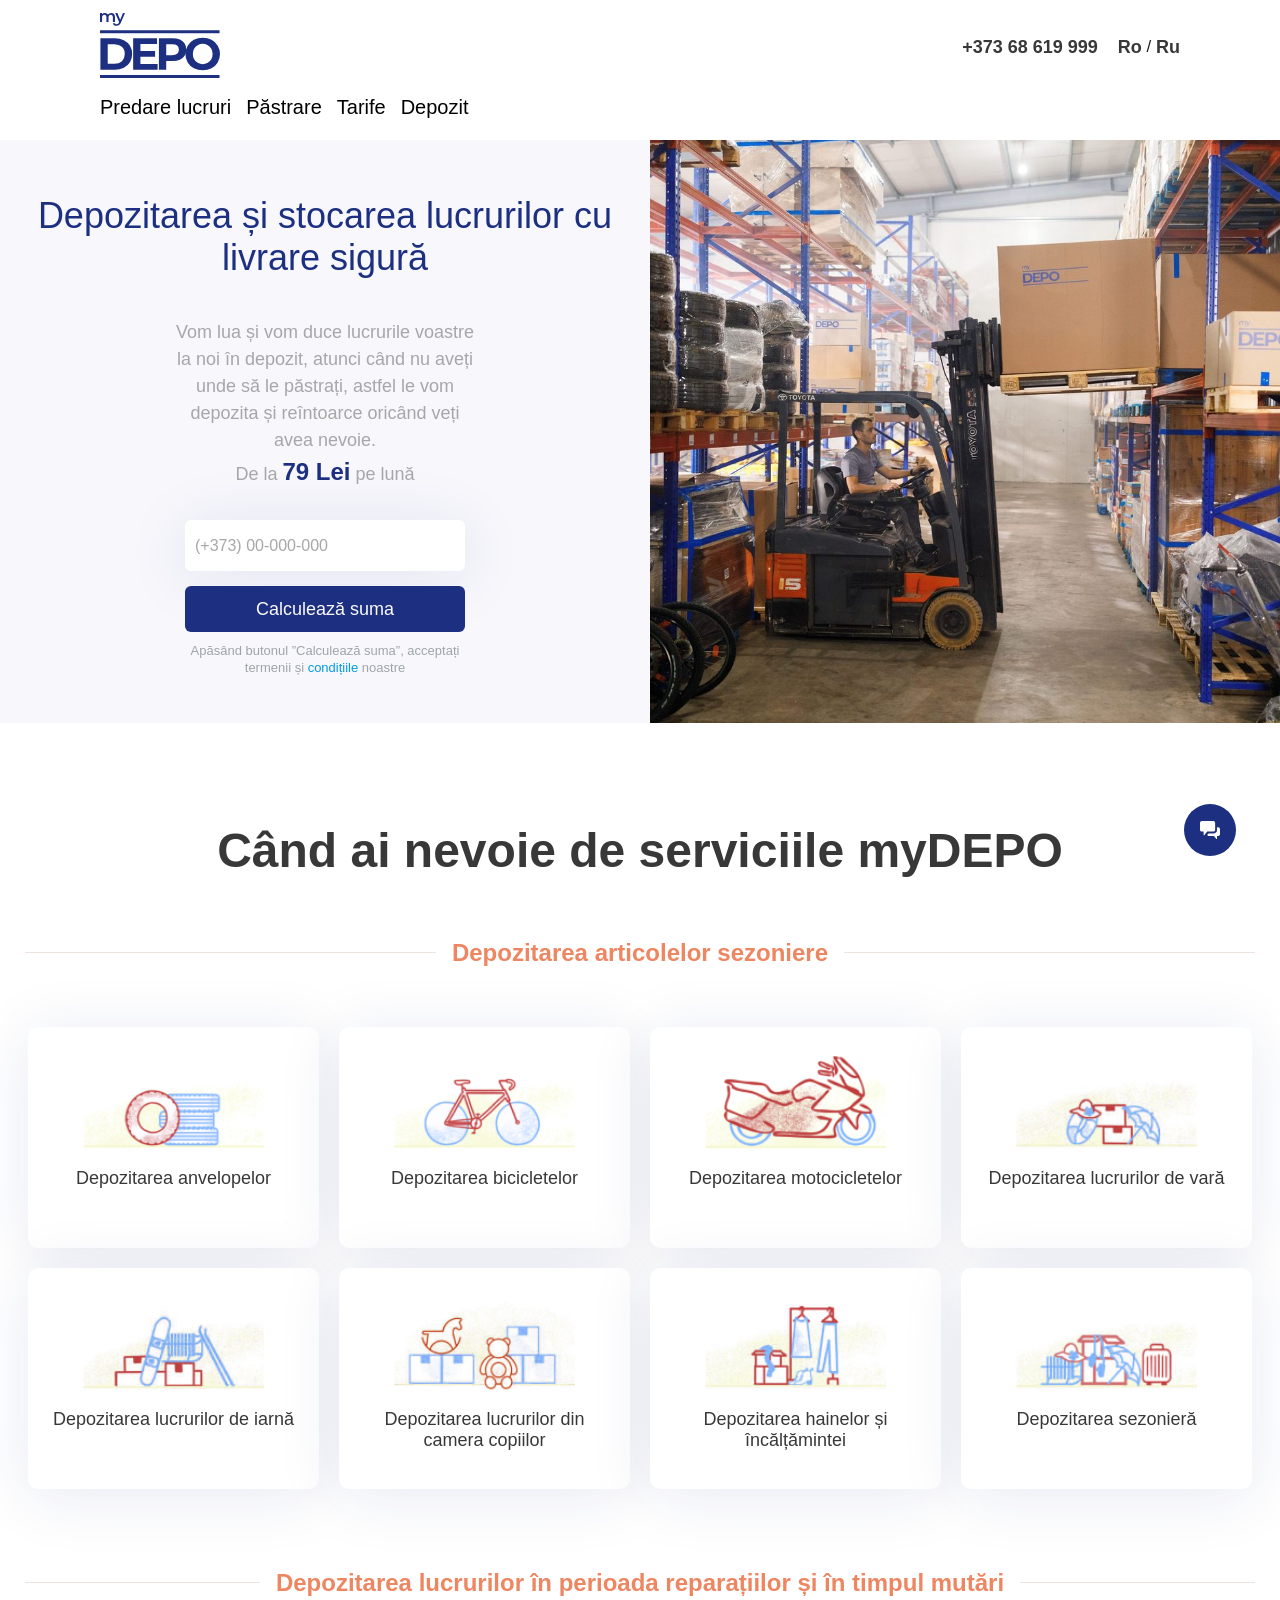
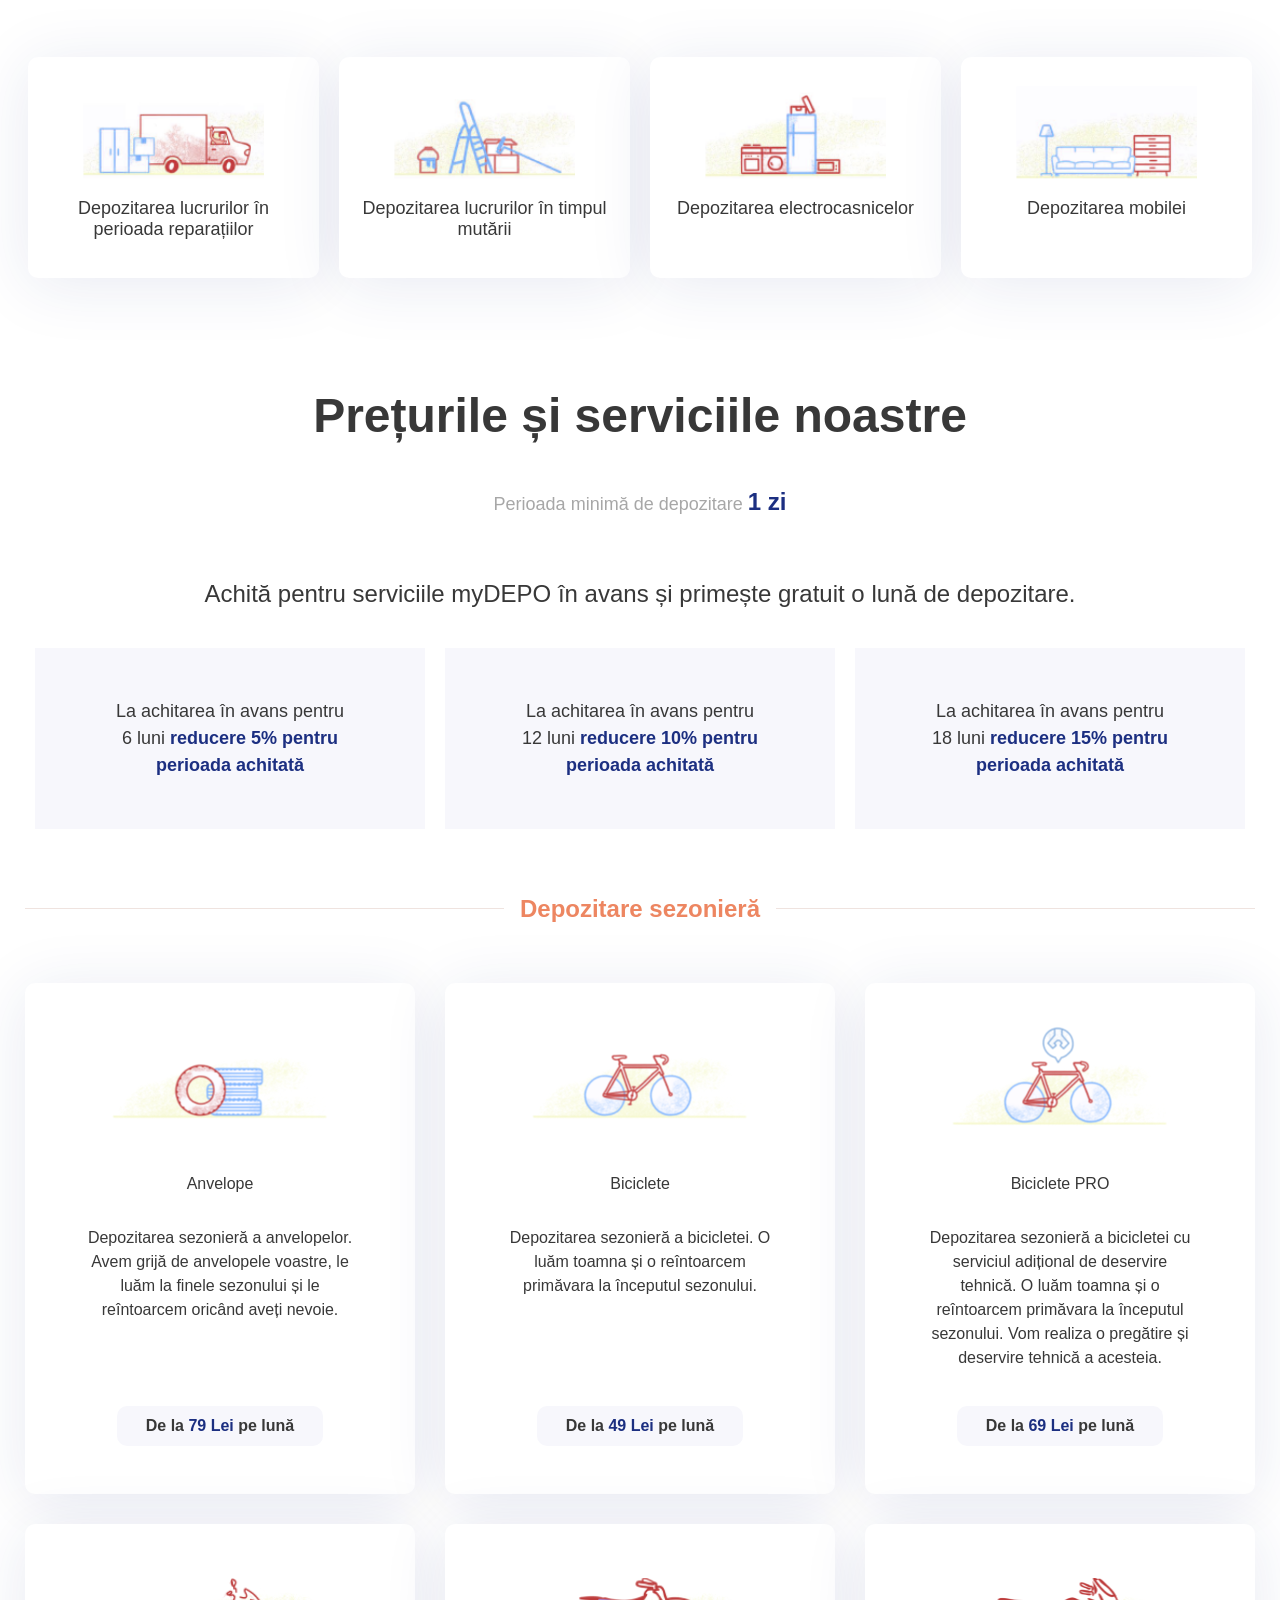
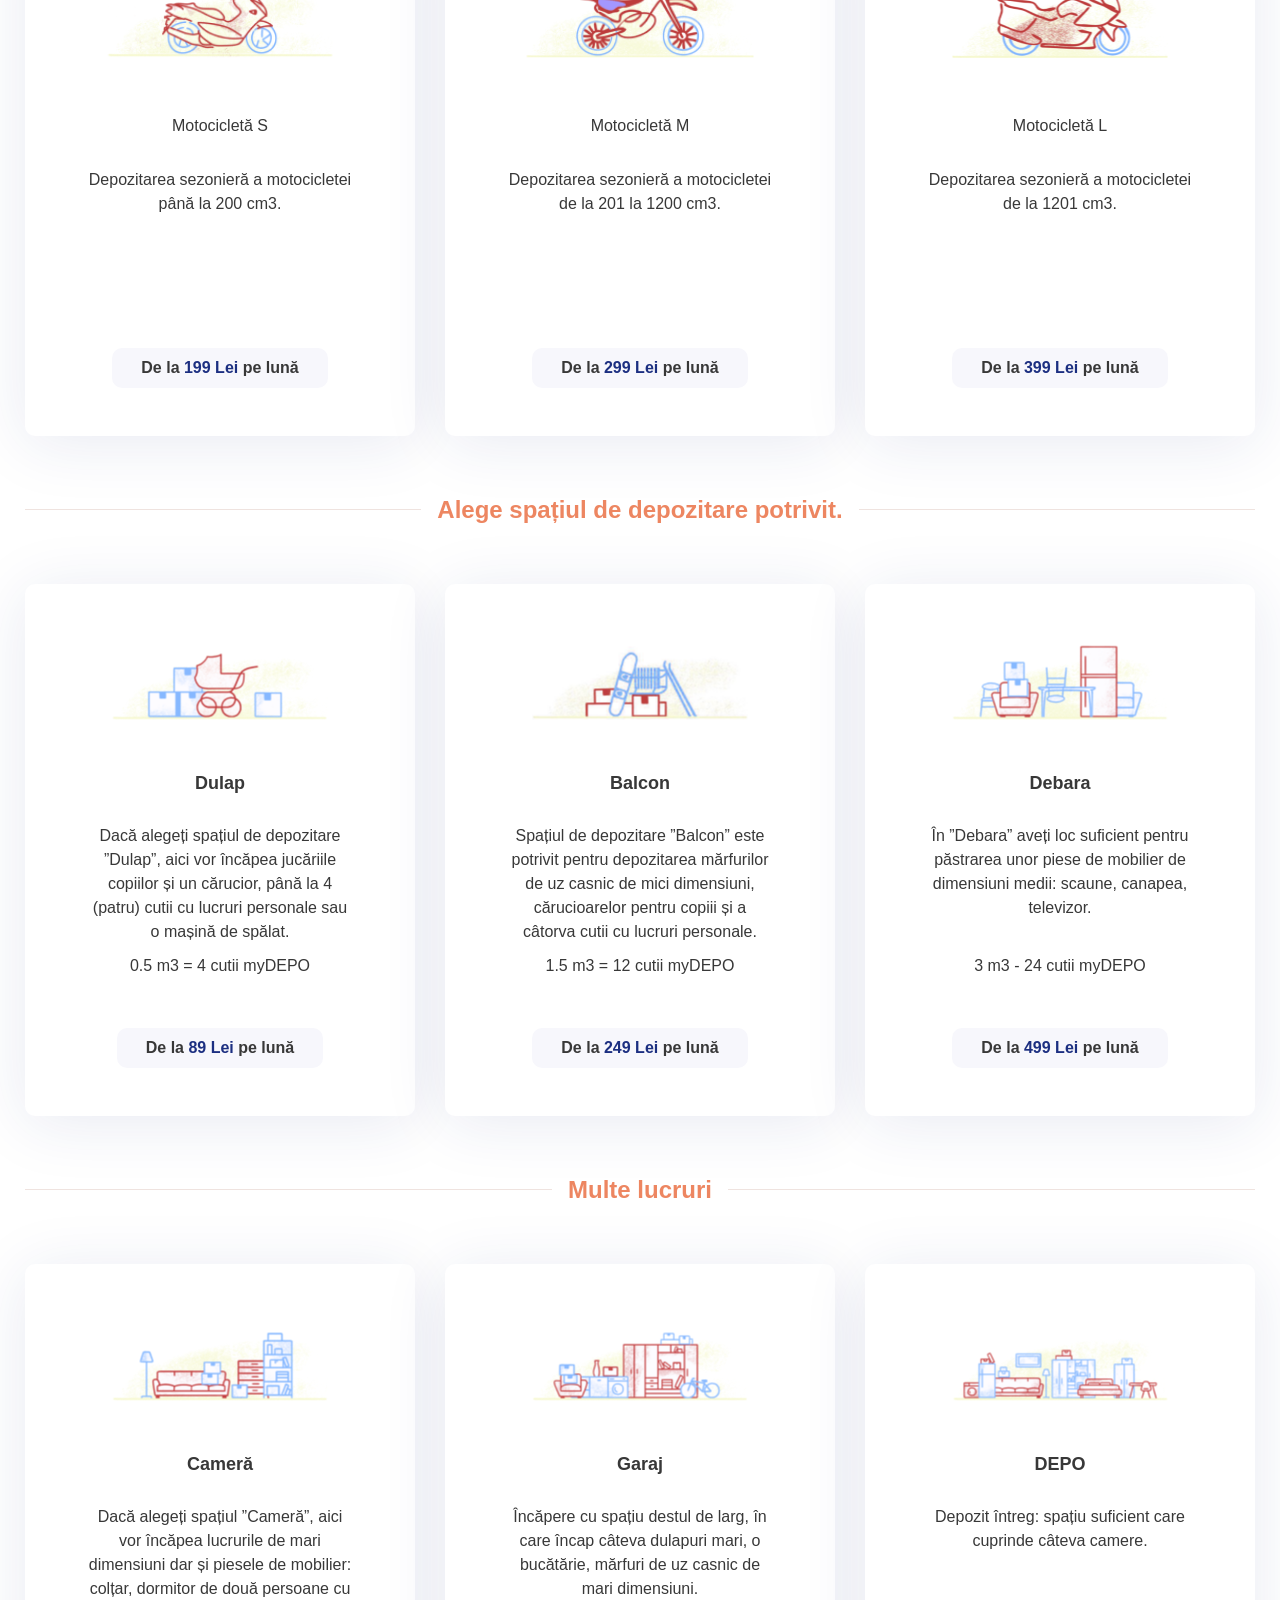
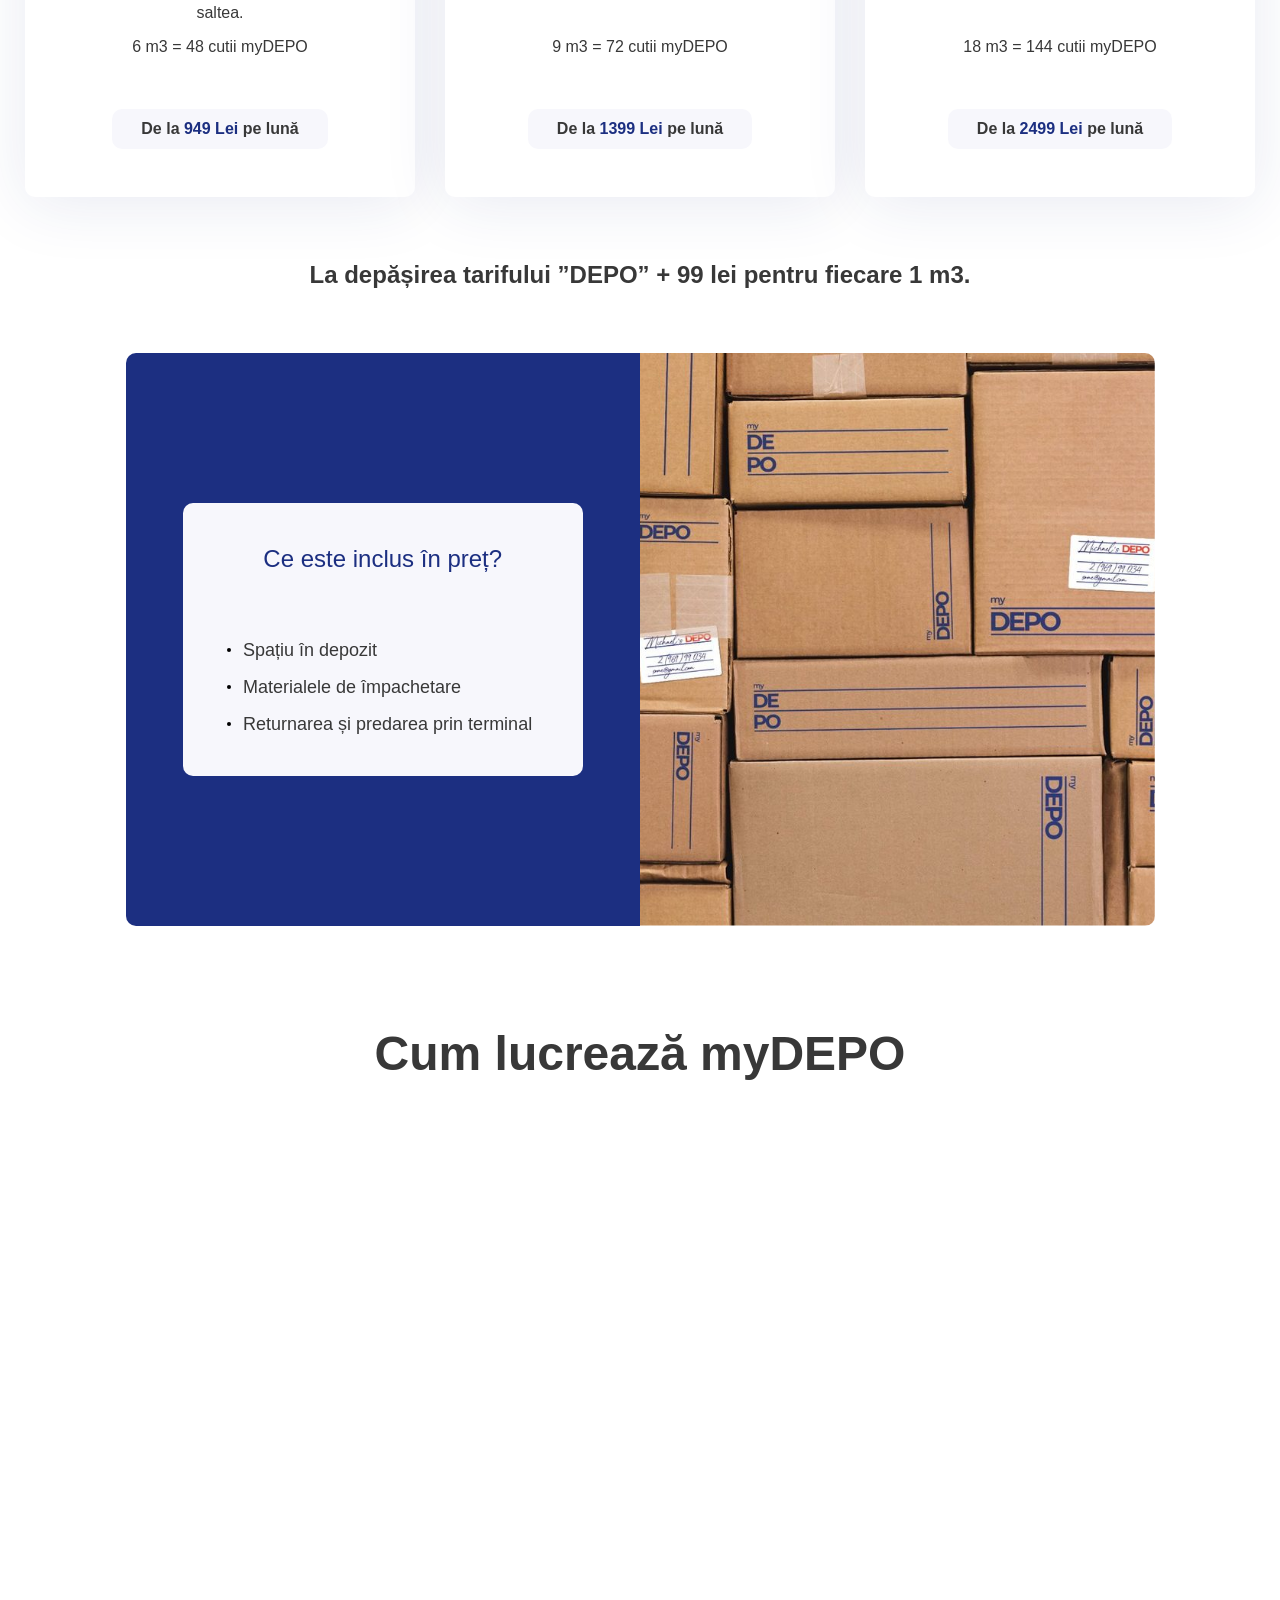
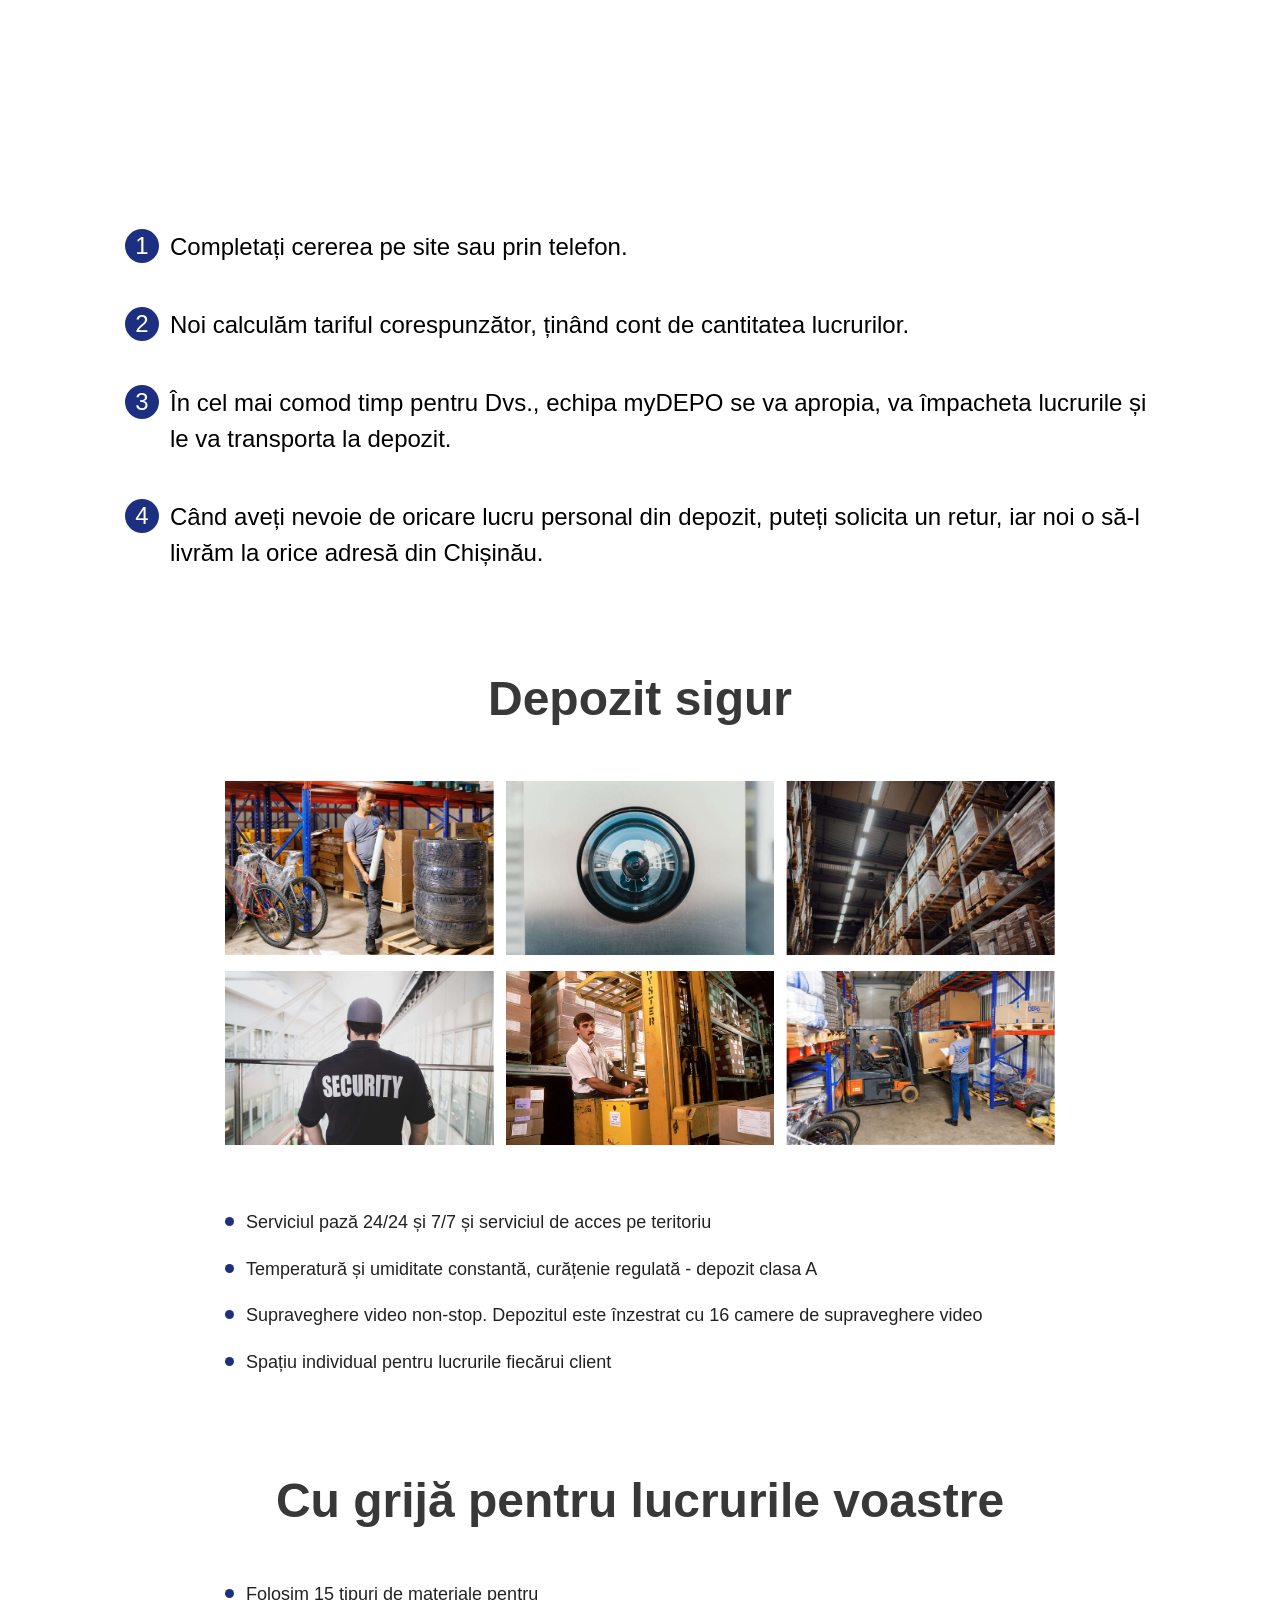
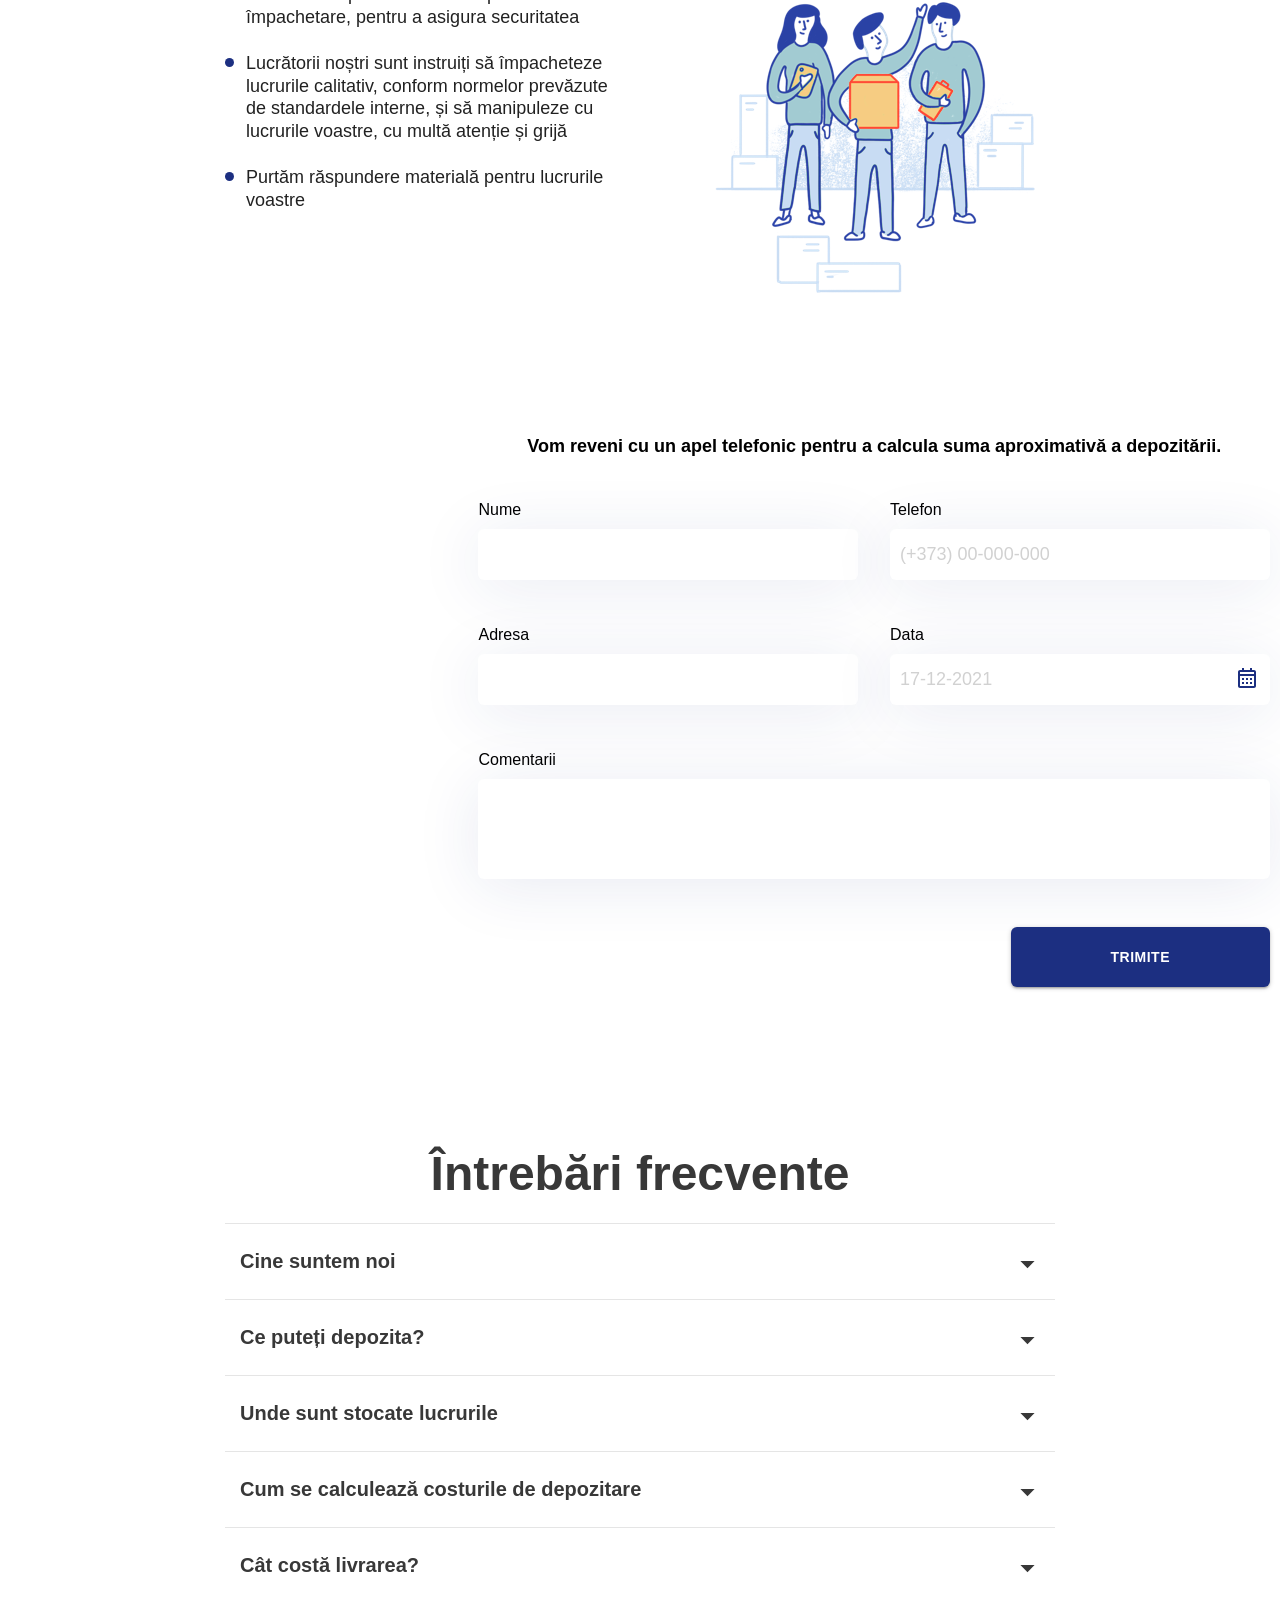
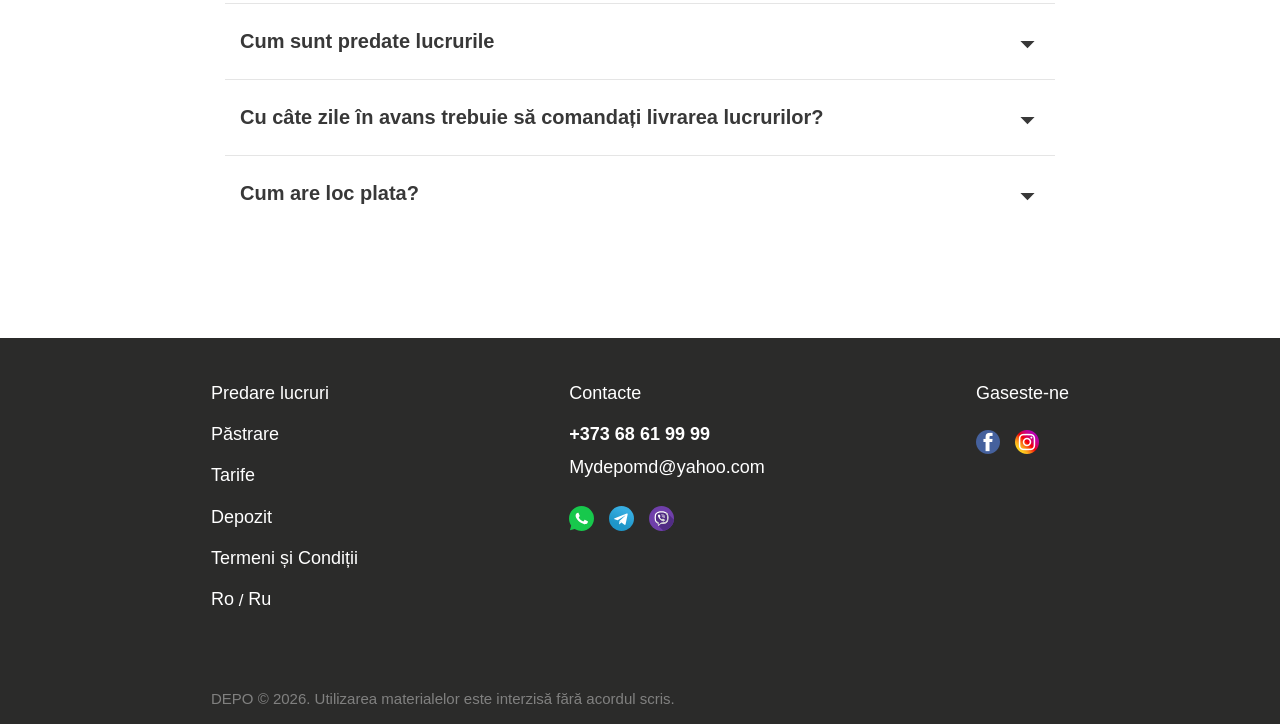
==== index.html @ a0cba386 "Static site: migrate mydepo.md off Laravel 7 to plain HTML The Laravel 7 app served four pages and t" ====
<!DOCTYPE html>
<html lang="ro" prefix="og: http://ogp.me/ns#">

<head>

    <meta charset="UTF-8"/>
    <meta name="viewport" content="width=device-width, initial-scale=1">
    <meta name="apple-mobile-web-app-capable" content="yes"/>
    <meta name="msapplication-tap-highlight" content="no"/>
    <meta http-equiv="X-UA-Compatible" content="IE=edge"/>
    <title>myDepo Storage Chisinau, Moldova</title>
    <meta name="description" content="myDepo - Depozitarea și stocarea lucrurilor cu livrare sigură"/>
    <meta name="keywords" content="Vom lua și vom duce lucrurile voastre la noi în depozit, atunci când nu aveți unde să le păstrați, astfel le vom depozita și reîntoarce oricând veți avea nevoie."/>
    <meta property="og:image" content="https://mydepo.md/img/IMG_3887.JPG"/>
    <meta property="og:site_name" content="myDepo"/>
    <meta property="fb:app_id" content="884756051904216"/>
    <meta property="og:type" content="article"/>
    <meta property="og:url" content="https://mydepo.md/"/>
    <meta property="og:title" content="myDepo Storage Chisinau, Moldova"/>
    <meta property="og:description" content="myDepo - Depozitarea și stocarea lucrurilor cu livrare sigură"/>
    <link rel="stylesheet" href="https://cdnjs.cloudflare.com/ajax/libs/materialize/1.0.0/css/materialize.min.css">
    <!-- Compiled and minified JavaScript -->
    <link rel="icon" type="image/svg+xml" href="/img/logo.svg"/>
    <link href="/css/fonts.css" rel="stylesheet">
    <link href="https://fonts.googleapis.com/css?family=Lato" rel="stylesheet">
    <link href="https://fonts.googleapis.com/css?family=Open+Sans:300,400,600,700&subset=cyrillic" rel="stylesheet">
    <link rel='stylesheet' href='/css/app.css' type='text/css' media='all'/>
    <link rel='stylesheet' href='/css/responsive.css' type='text/css' media='all'/>
    <link rel='stylesheet' href='/css/swiper.css' type='text/css' media='all'/>
    <script src="https://ajax.googleapis.com/ajax/libs/jquery/1.12.4/jquery.min.js"></script>
    <script src="https://cdnjs.cloudflare.com/ajax/libs/materialize/1.0.0/js/materialize.min.js"></script>

    <!-- Google tag (gtag.js) -->
    <script async src="https://www.googletagmanager.com/gtag/js?id=G-PF0R143FH2"></script>
    <script>
    window.dataLayer = window.dataLayer || [];
    function gtag(){dataLayer.push(arguments);}
    gtag('js', new Date());
    gtag('config', 'G-PF0R143FH2');
    </script>

    <link rel="canonical" href="https://mydepo.md/"/>
    <link rel="alternate" hreflang="ro" href="https://mydepo.md/"/>
    <link rel="alternate" hreflang="ru" href="https://mydepo.md/ru/"/>
    <link rel="alternate" hreflang="x-default" href="https://mydepo.md/"/>
    <meta property="og:locale" content="ro_MD"/>
</head>
<body>

<div class="home-page">
    <header>
        <div class="header_wrap container">
            <a href="/" class="logo">
                <img src="/img/logo.svg" alt="">
            </a>
            <div class="phone_header">
                <div class="phone_wrap">
                    <a href="tel:+37368619999">+373 68 619 999</a>
                    <div class="header_lang">
                        <ul>
                            <li class="active">
                                <a href="/" title="Română">
                                    <span class="type-short">Ro</span>
                                </a>
                            </li>
                            <li>&nbsp;/&nbsp;</li>
                            <li class="">
                                <a href="/ru/" title="English">
                                    <span class="type-short">Ru</span>
                                </a>
                            </li>
                        </ul>
                    </div>
                </div>
                <div class="burger">
                    <span></span>
                    <span></span>
                    <span></span>
                </div>
            </div>
            <div class="menu">
                <img class='logo' src="/img/logo-white.svg" alt="">
                <nav class="menu_items">
                    <div class="menu_item"><a href="#hand_over">Predare lucruri</a></div>
                    <div class="menu_item"><a href="#storage">Păstrare</a></div>
                    <div class="menu_item"><a href="#prices">Tarife</a></div>
                    <div class="menu_item"><a href="#safe_storage">Depozit</a></div>
                </nav>
            </div>
        </div>
    </header>
    <div class="header_height"></div>
    <div class="hero_section ">
        <div class="hero_wrap">
            <div class="content_side">
                <h1 class="title">Depozitarea și stocarea lucrurilor cu livrare sigură</h1>
                <h3 class="subtitle">Vom lua și vom duce lucrurile voastre la noi în depozit, atunci când nu aveți unde să le păstrați, astfel le vom depozita și reîntoarce oricând veți avea nevoie.
                    <br>
                    De la <span>79  Lei</span>  pe lună</h3>
                <form action="" id="send-phone" class="send_phone_number">
                    <input type="hidden" name="access_key" value="PASTE-YOUR-WEB3FORMS-ACCESS-KEY-HERE">
                    <input type="hidden" name="subject" value="myDepo — cerere telefon / заявка на звонок">
                    <input type="hidden" name="from_name" value="mydepo.md">
                    <input type="checkbox" name="botcheck" class="hidden" style="display:none">

                    <input type="text" name="phone" required placeholder="(+373) 00-000-000">
                    <button>Calculează suma</button>
                    <span class="rights">Apăsând butonul ”Calculează suma”, acceptați termenii și  <a
                            href="/rights/" target="_blank">condițiile</a>
                        noastre</span>
                </form>
                <div class="message">
                    <span class="success">Mesajul Dvs. a fost expediat cu succes!</span>
                </div>
            </div>
            <div class="image_side">
                <div class="img_block">
                    <img src="/img/MyDepo_1(67)-min.jpg" alt="Depozit myDEPO">

                </div>
            </div>
        </div>
    </div>


    <div class="storage_type container_wrap" id="storage">
        <h2 class="title">Când ai nevoie de serviciile myDEPO</h2>
        <div class="big_category">
            <span> Depozitarea articolelor sezoniere </span>
        </div>

        <div class="row categories">
            <div class="swiper-container swiper-list">
                <div class="swiper-wrapper">
                    <div class="swiper-slide">
                        <div class="small_category">
                            <div class="img-box">
                                <img src="/img/icons/9.png" alt="" loading="lazy" decoding="async">
                            </div>
                            <span>Depozitarea anvelopelor</span>
                        </div>
                    </div>
                    <div class="swiper-slide">
                        <div class="small_category">
                            <div class="img-box">
                                <img src="/img/icons/14.png" alt="" loading="lazy" decoding="async">
                            </div>
                            <span>Depozitarea bicicletelor</span>
                        </div>
                    </div>
                    <div class="swiper-slide">
                        <div class="small_category">
                            <div class="img-box">
                                <img src="/img/icons/3.png" alt="" loading="lazy" decoding="async">
                            </div>
                            <span>Depozitarea motocicletelor</span>
                        </div>
                    </div>
                    <div class="swiper-slide">
                        <div class="small_category">
                            <div class="img-box">
                                <img src="/img/icons/13.png" alt="" loading="lazy" decoding="async">
                            </div>
                            <span>Depozitarea lucrurilor de vară</span>
                        </div>
                    </div>
                    <div class="swiper-slide">
                        <div class="small_category">
                            <div class="img-box">
                                <img src="/img/icons/12.png" alt="" loading="lazy" decoding="async">
                            </div>
                            <span>Depozitarea lucrurilor de iarnă </span>
                        </div>
                    </div>
                    <div class="swiper-slide">
                        <div class="small_category">
                            <div class="img-box">
                                <img src="/img/icons/11.png" alt="" loading="lazy" decoding="async">
                            </div>
                            <span> Depozitarea lucrurilor din camera copiilor</span>
                        </div>
                    </div>
                    <div class="swiper-slide">
                        <div class="small_category">
                            <div class="img-box">
                                <img src="/img/icons/15.png" alt="" loading="lazy" decoding="async">
                            </div>
                            <span>Depozitarea hainelor și încălțămintei</span>
                        </div>
                    </div>
                    <div class="swiper-slide">
                        <div class="small_category">
                            <div class="img-box">
                                <img src="/img/icons/10.png" alt="" loading="lazy" decoding="async">
                            </div>
                            <span>Depozitarea sezonieră</span>
                        </div>
                    </div>
                </div>
                <div class="swiper-pagination"></div>
            </div>
        </div>

        <div class="big_category">
            <span>Depozitarea lucrurilor în perioada reparațiilor și în timpul mutări</span>
        </div>
        <div class="row categories">
            <div class="swiper-container swiper-list">
                <div class="swiper-wrapper">
                    <div class="swiper-slide">
                        <div class="small_category">
                            <div class="img-box">
                                <img src="/img/icons/2.png" alt="" loading="lazy" decoding="async">
                            </div>
                            <span>Depozitarea lucrurilor în perioada reparațiilor</span>
                        </div>
                    </div>
                    <div class="swiper-slide">
                        <div class="small_category">
                            <div class="img-box">
                                <img src="/img/icons/1.png" alt="" loading="lazy" decoding="async">
                            </div>
                            <span>Depozitarea lucrurilor în timpul mutării</span>
                        </div>
                    </div>
                    <div class="swiper-slide">
                        <div class="small_category">
                            <div class="img-box">
                                <img src="/img/icons/19.png" alt="" loading="lazy" decoding="async">
                            </div>
                            <span>Depozitarea electrocasnicelor</span>
                        </div>
                    </div>
                    <div class="swiper-slide">
                        <div class="small_category">
                            <div class="img-box">
                                <img src="/img/icons/8.png" alt="" loading="lazy" decoding="async">
                            </div>
                            <span>Depozitarea mobilei</span>
                        </div>
                    </div>
                </div>
                <div class="swiper-pagination"></div>
            </div>
        </div>
        <!--        <div class="big_category">-->
        <!--            <span>Depozitare pe termen lung și pe termen scurt</span>-->
        <!--        </div>-->
        <!--        <div class="row categories">-->
        <!--            <div class="swiper-container swiper-list">-->
        <!--                <div class="swiper-wrapper">-->
        <!--                    <div class="swiper-slide">-->
        <!--                        <div class="small_category">-->
        <!--                            <div class="img-box">-->
        <!--                                <img src="/img/icons/7.png" alt="" loading="lazy" decoding="async">-->
        <!--                            </div>-->
        <!--                            <span>Depozitarea articolelor de uz casnic</span>-->
        <!--                        </div>-->
        <!--                    </div>-->
        <!--                    <div class="swiper-slide">-->
        <!--                        <div class="small_category">-->
        <!--                            <div class="img-box">-->
        <!--                                <img src="/img/icons/5.png" alt="" loading="lazy" decoding="async">-->
        <!--                            </div>-->
        <!--                            <span>Depozitare temporara </span>-->
        <!--                        </div>-->
        <!--                    </div>-->
        <!--                    <div class="swiper-slide">-->
        <!--                        <div class="small_category">-->
        <!--                            <div class="img-box">-->
        <!--                                <img src="/img/icons/4.png" alt="" loading="lazy" decoding="async">-->
        <!--                            </div>-->
        <!--                            <span>Depozitare pe termen lung</span>-->
        <!--                        </div>-->
        <!--                    </div>-->
        <!--                </div>-->
        <!--                <div class="swiper-pagination"></div>-->
        <!--            </div>-->
        <!--        </div>-->
    </div>

    <div class="prices" id="prices">
        <h2 class="title">Prețurile și serviciile noastre</h2>
        <h5>Perioada minimă de depozitare <span>1 zi</span></h5>
        <div class="discount  container_wrap">
            <p><span>Achită pentru serviciile myDEPO în avans și primește gratuit o lună de depozitare.</span></p>
            <div class="discount_period">
                <span> La achitarea în avans pentru 6 luni <span>reducere 5% pentru perioada achitată</span></span>
            </div>
            <div class="discount_period">
                <span> La achitarea în avans pentru 12 luni <span>reducere 10% pentru perioada achitată</span></span>
            </div>
            <div class="discount_period">
                <span>La achitarea în avans pentru 18 luni  <span> reducere 15% pentru perioada achitată </span> </span>
            </div>

        </div>

    </div>
    <div class=" container_wrap">
        <div class="big_category">
            <span>Depozitare sezonieră </span>
        </div>
        <div class="row categories_prices">
            <div class="swiper-container swiper-list">
                <div class="swiper-wrapper">
                    <div class="swiper-slide">
                        <div class="small_category_price">
                            <div class="img-box">
                                <img src="/img/icons/9.png" alt="" loading="lazy" decoding="async">
                            </div>
                            <span>Anvelope</span>
                            <p>Depozitarea sezonieră a anvelopelor. Avem grijă de anvelopele voastre, le luăm la finele sezonului și le reîntoarcem oricând aveți nevoie. </p>
                            <div class="price">
                                De la <b>79  Lei</b>  pe lună
                            </div>
                        </div>
                    </div>
                    <div class="swiper-slide">
                        <div class="small_category_price">
                            <div class="img-box">
                                <img src="/img/icons/14.png" alt="" loading="lazy" decoding="async">
                            </div>
                            <span>Biciclete</span>
                            <p>Depozitarea sezonieră a bicicletei. O luăm toamna și o reîntoarcem primăvara la începutul sezonului.</p>
                            <div class="price">
                                De la <b>49  Lei</b>  pe lună
                            </div>
                        </div>
                    </div>
                    <div class="swiper-slide">
                        <div class="small_category_price">
                            <div class="img-box">
                                <img src="/img/icons/26.png" alt="" loading="lazy" decoding="async">
                            </div>
                            <span>Biciclete PRO</span>
                            <p>Depozitarea sezonieră a bicicletei cu serviciul adițional de deservire tehnică. O luăm toamna și o reîntoarcem primăvara la începutul sezonului. Vom realiza o pregătire și deservire tehnică a acesteia.</p>
                            <div class="price">
                                De la <b>69  Lei</b>  pe lună
                            </div>
                        </div>
                    </div>
                    <div class="swiper-slide">
                        <div class="small_category_price">
                            <div class="img-box">
                                <img src="/img/icons/27.png" alt="" loading="lazy" decoding="async">
                            </div>
                            <span>Motocicletă S</span>
                            <p>Depozitarea sezonieră a motocicletei până la 200 cm3.</p>
                            <div class="price">
                                De la <b>199  Lei</b>  pe lună
                            </div>
                        </div>
                    </div>
                    <div class="swiper-slide">
                        <div class="small_category_price">
                            <div class="img-box">
                                <img src="/img/icons/21.png" alt="" loading="lazy" decoding="async">
                            </div>
                            <span>Motocicletă M </span>
                            <p>Depozitarea sezonieră a motocicletei de la 201 la 1200 cm3.</p>
                            <div class="price">
                                De la <b>299  Lei</b>  pe lună
                            </div>
                        </div>
                    </div>
                    <div class="swiper-slide">
                        <div class="small_category_price">
                            <div class="img-box">
                                <img src="/img/icons/3.png" alt="" loading="lazy" decoding="async">
                            </div>
                            <span>Motocicletă L</span>
                            <p>Depozitarea sezonieră a motocicletei de la 1201 cm3.</p>
                            <div class="price">
                                De la <b>399  Lei</b>  pe lună
                            </div>
                        </div>
                    </div>
                </div>
                <div class="swiper-pagination"></div>
            </div>
        </div>

        <div class="big_category">
            <span> Alege spațiul de depozitare potrivit. </span>
        </div>
        <div class="row categories_prices">
            <div class="swiper-container swiper-list">
                <div class="swiper-wrapper">
                    <div class="swiper-slide">
                        <div class="small_category_price">
                            <div class="img-box">
                                <img src="/img/icons/28.png" alt="" loading="lazy" decoding="async">
                            </div>
                            <span>Dulap</span>
                            <p>Dacă alegeți spațiul de depozitare ”Dulap”, aici vor încăpea jucăriile copiilor și un cărucior, până la 4 (patru) cutii cu lucruri personale sau o mașină de spălat. </p>
                            <span>0.5 m3 = 4 cutii myDEPO</span>
                            <div class="price">
                                De la <b>89  Lei</b>  pe lună
                            </div>
                        </div>
                    </div>
                    <div class="swiper-slide">
                        <div class="small_category_price">
                            <div class="img-box">
                                <img src="/img/icons/12.png" alt="" loading="lazy" decoding="async">
                            </div>
                            <span>Balcon</span>
                            <p>Spațiul de depozitare ”Balcon” este potrivit pentru depozitarea mărfurilor de uz casnic de mici dimensiuni, cărucioarelor pentru copiii și a câtorva cutii cu lucruri personale.</p>
                            <span>1.5 m3 = 12 cutii myDEPO</span>
                            <div class="price">
                                De la <b>249  Lei</b>  pe lună
                            </div>
                        </div>
                    </div>
                    <div class="swiper-slide">
                        <div class="small_category_price">
                            <div class="img-box">
                                <img src="/img/icons/20.png" alt="" loading="lazy" decoding="async">
                            </div>
                            <span>Debara </span>
                            <p>În ”Debara” aveți loc suficient pentru păstrarea unor piese de mobilier de dimensiuni medii: scaune, canapea, televizor. </p>
                            <span>3 m3 - 24 cutii myDEPO </span>
                            <div class="price">
                                De la <b>499  Lei</b>  pe lună
                            </div>
                        </div>
                    </div>
                </div>
                <div class="swiper-pagination"></div>
            </div>
        </div>

        <div class="big_category">
            <span>Multe lucruri </span>
        </div>
        <div class="row categories_prices">
            <div class="swiper-container swiper-list">
                <div class="swiper-wrapper">
                    <div class="swiper-slide">
                        <div class="small_category_price">
                            <div class="img-box">
                                <img src="/img/icons/29.png" alt="" loading="lazy" decoding="async">
                            </div>
                            <span>Cameră </span>
                            <p>Dacă alegeți spațiul ”Cameră”, aici vor încăpea lucrurile de mari dimensiuni dar și piesele de mobilier: colțar, dormitor de două persoane cu saltea. </p>
                            <span>6 m3 = 48 cutii myDEPO</span>
                            <div class="price">
                                De la <b>949  Lei</b>  pe lună
                            </div>
                        </div>
                    </div>
                    <div class="swiper-slide">
                        <div class="small_category_price">
                            <div class="img-box">
                                <img src="/img/icons/18.png" alt="" loading="lazy" decoding="async">
                            </div>
                            <span>Garaj</span>
                            <p>Încăpere cu spațiu destul de larg, în care încap câteva dulapuri mari, o bucătărie, mărfuri de uz casnic de mari dimensiuni. </p>
                            <span>9 m3 = 72 cutii myDEPO</span>
                            <div class="price">
                                De la <b>1399  Lei</b>  pe lună
                            </div>
                        </div>
                    </div>
                    <div class="swiper-slide">
                        <div class="small_category_price">
                            <div class="img-box">
                                <img src="/img/icons/17.png" alt="" loading="lazy" decoding="async">
                            </div>
                            <span>DEPO</span>
                            <p>Depozit întreg: spațiu suficient care cuprinde câteva camere. </p>
                            <span>18 m3 = 144 cutii myDEPO</span>
                            <div class="price">
                                De la <b>2499  Lei</b>  pe lună
                            </div>
                        </div>
                    </div>
                </div>
                <div class="swiper-pagination"></div>
            </div>

            <p>La depășirea tarifului ”DEPO” + 99 lei pentru fiecare 1 m3.</p>
        </div>
        <div class="package">
            <div class="content">
                <div class="vertical_center_block">
                    <h2>Ce este inclus în preț? </h2>
                    <ul>
                        <li>Spațiu în depozit</li>
                        <li>Materialele de împachetare</li>
                        <li>Returnarea și predarea prin terminal</li>
                    </ul>
                </div>
            </div>
            <div class="img_block">
                <img src="/img/IMG_3887.JPG" alt="Depozit myDEPO" loading="lazy" decoding="async">
            </div>
        </div>
    </div>

    <div class="how_it_work">
        <h2 class="title">
            Cum lucrează myDEPO
        </h2>
        <div class="video">
            <iframe
                src="https://www.youtube.com/embed/jl_8Chbt6Rk"
                title="YouTube video player" loading="lazy"
                frameborder="0" scrolling="no"
                allow="accelerometer; autoplay; clipboard-write; encrypted-media; gyroscope; picture-in-picture"
                allowfullscreen></iframe>
        </div>
        <div class="steps_with_img">
            <!--            <div class="img_side">-->
            <!--                <img src="/img/alex-mecl-pPDzeITv26o-unsplash.jpg" alt="" loading="lazy" decoding="async">-->
            <!--            </div>-->
            <div class="steps_side">
                <ul>
                    <li>Completați cererea pe site sau prin telefon. </li>
                    <li>Noi calculăm tariful corespunzător, ținând cont de cantitatea lucrurilor.</li>
                    <li> În cel mai comod timp pentru Dvs., echipa myDEPO se va apropia, va împacheta lucrurile și le va transporta la depozit.</li>
                    <li>Când aveți nevoie de oricare lucru personal din depozit, puteți solicita un retur, iar noi o să-l livrăm la orice adresă din Chișinău.</li>
                </ul>
            </div>
        </div>
    </div>
    <div class="safe_storage" id='safe_storage'>
        <h2 class="title">Depozit sigur</h2>
        <div class="images">
            <div class="img_block"><img src="/img/MyDepo_1(76)-min.jpg" alt="Depozit myDEPO" loading="lazy" decoding="async"></div>
            <div class="img_block"><img src="/img/bernard-hermant-IhcSHrZXFs4-unsplash-min.jpg" alt="" loading="lazy" decoding="async"></div>
            <div class="img_block"><img src="/img/chuttersnap-BNBA1h-NgdY-unsplash-min.jpg" alt="" loading="lazy" decoding="async"></div>
            <div class="img_block"><img src="/img/flex-point-security-r5SkswcvFiQ-unsplash.jpg" alt="" loading="lazy" decoding="async"></div>
            <div class="img_block"><img src="/img/national-cancer-institute-S-3AnKlICmY-unsplash-min.jpg" alt="" loading="lazy" decoding="async"></div>
            <div class="img_block"><img src="/img/MyDepo_1(72)-min.jpg" alt="Depozit myDEPO" loading="lazy" decoding="async"></div>
        </div>
        <ul>
            <li>Serviciul pază 24/24 și 7/7 și serviciul de acces pe teritoriu</li>
            <li>Temperatură și umiditate constantă, curățenie regulată - depozit clasa A </li>
            <li>Supraveghere video non-stop. Depozitul este înzestrat cu 16 camere de supraveghere video</li>
            <li>Spațiu individual pentru lucrurile fiecărui client</li>
        </ul>
        <h2 class="title">Cu grijă pentru lucrurile voastre </h2>
        <div class="row">
            <div class="left_cotent">
                <ul>
                    <li>Folosim 15 tipuri de materiale pentru împachetare, pentru a asigura securitatea</li>
                    <li> Lucrătorii noștri sunt instruiți să împacheteze lucrurile calitativ, conform normelor prevăzute de standardele interne, și să manipuleze cu lucrurile voastre, cu multă atenție și grijă</li>
                    <li>Purtăm răspundere materială pentru lucrurile voastre</li>
                </ul>
            </div>
            <div class="right_content">
                <img src="/img/icons/16.png" alt="" loading="lazy" decoding="async">
            </div>
        </div>
    </div>
    <div class="section_contact" id='hand_over'>
        <div class="map">
            <iframe
                src="https://www.google.com/maps/embed?pb=!1m18!1m12!1m3!1d2718.6511240688747!2d28.8237965!3d47.0470763!2m3!1f0!2f0!3f0!3m2!1i1024!2i768!4f13.1!3m3!1m2!1s0x40c97dccd5697d2b%3A0x4da08575ff989ea2!2smyDepo!5e0!3m2!1sen!2s!4v1631698633666!5m2!1sen!2s"
                width="100%" height="590" style="border:0;" allowfullscreen="" loading="lazy"></iframe>
        </div>
        <div class="s-contacts-form">
            <div class="s-contacts-form-wrapper">
                <h2>Vom reveni cu un apel telefonic pentru a calcula suma aproximativă a depozitării.</h2>
                <form action="" id="contacts-form">
                    <input type="hidden" name="access_key" value="PASTE-YOUR-WEB3FORMS-ACCESS-KEY-HERE">
                    <input type="hidden" name="subject" value="myDepo — formular de contact / форма обратной связи">
                    <input type="hidden" name="from_name" value="mydepo.md">
                    <input type="checkbox" name="botcheck" class="hidden" style="display:none">

                    <input type="hidden" name="locale"
                           value="ro">
                    <div class="form-row ">
                        <div class="form-cell">
                            <div class="form-group">
                                <label class="control-label" for=""> Nume</label>
                                <input class="form-control" type="text" name="firstName" placeholder=""/>
                            </div>
                        </div>
                    </div>
                    <div class="form-row">
                        <div class="form-cell">
                            <div class="form-group phone">
                                <label class="control-label" for="">Telefon </label>
                                <input class="form-control " type="text" name="phone"
                                       placeholder="(+373) 00-000-000"
                                />
                            </div>
                        </div>
                    </div>
                    <div class="form-row ">
                        <div class="form-cell">
                            <div class="form-group">
                                <label class="control-label" for="">Adresa  </label>
                                <input class="form-control" type="text" name="address" placeholder=""/>
                            </div>
                        </div>

                    </div>
                    <div class="form-row ">
                        <div class="form-cell">
                            <div class="form-group">
                                <label class="control-label"
                                       for="">Data</label>
                                <div class="icon_date">
                                    <input class="form-control datepicker " type="text" name="date" min="2021-06-01"
                                           placeholder="17-12-2021"/>
                                </div>
                            </div>
                        </div>
                    </div>
                    <div class="form-row textarea">
                        <div class="form-cell">
                            <div class="form-group type-textarea">
                                <label class="control-label"
                                       for="">Comentarii </label>
                                <textarea class="form-control" name="message" id="" cols="30"
                                          rows="10"></textarea>
                            </div>
                        </div>
                    </div>
                    <div class="form-row button">
                        <div class="form-cell type-button">
                            <button class="btn"><span>Trimite</span>
                            </button>
                        </div>
                    </div>
                    <span class="message-success">Mesajul Dvs. a fost expediat cu succes!</span>
                    <span class="message-erorr">Există o eroare, verificați vă rog toate câmpurile</span>
                </form>
            </div>
        </div>
    </div>

    <!--    <div class="block_with_border">-->
    <!--        <div class="content">-->
    <!--            <span>Переезжайте легко: DEPO Переезды</span>-->
    <!--        </div>-->
    <!--         <img src="/img/bloc_with_border.jpg" alt="" loading="lazy" decoding="async"> -->
    <!--        <img src="/img/bloc_with_border.png" alt="" loading="lazy" decoding="async">-->
    <!--    </div>-->
    <div class="faq">
        <h2 class="title">Întrebări frecvente</h2>
        <div class="questions">
            <div class="single_question">
                <div class="question">Cine suntem noi</div>
                <div class="answer">
                    <p> myDEPO - este un depozit inteligent și un serviciu de depozitare. De asemenea, noi singuri dezasamblăm, ambalăm, încărcăm și ridicăm lucrurile la etaj. Avem întotdeauna propriile noastre cutii, mașini și hamali.
Suntem un serviciu de stocare ”în cloud”, unde lucrurile sunt stocate și păstrate într-un depozit cald, în siguranță deplină și apoi livrate înapoi către Dvs. De asemenea, vă ajutăm la mutare și vă oferim spațiu în chirie pentru depozitarea echipamentelor de birou și articolelor voluminoase.</p>
                </div>
            </div>
            <div class="single_question">
                <div class="question">Ce puteți depozita?</div>
                <div class="answer">
                    <p> Mobilier, cărți, aparate electrocasnice, haine, încălțăminte și alte lucruri personale pot fi depozitate pe o vreme, în depozitul myDEPO. Tarifele separate includ servicii de depozitare pentru motocicletă, bicicletă și anvelope.</div>
            </div>
            <div class="single_question">
                <div class="question">Unde sunt stocate lucrurile</div>
                <div class="answer">
                    <p> myDEPO - este un depozit de păstrare a lucrurilor. Totuși, ne place să-l numim cloud. Atât timp cât anvelopele și dormitorul nu pot fi arhivate pe un server, acestea sunt transmise la depozitul myDEPO. Tot acolo se fac câteva poze pentru a fi expediate în cabinetul personal al clientului. Fiecare articol are locul său bine poziționat, având accesul deplin către ele. La distanță, prin acces web sau prin aplicație. Depozitarea la myDEPO este una sigură. Dispunem de un complex securizat de depozite de categoria A. Supraveghere video non-stop, un sistem de ventilare ce permite menținerea unei temperaturi constante, curățenie de două ori pe săptămână și personal amabil și calificat. </p>
                </div>
            </div>
            <div class="single_question">
                <div class="question">Cum se calculează costurile de depozitare</div>
                <div class="answer">
                    <p> Lăsați-ne datele Dvs. de contact. Vom reveni cu un apel telefonic pentru a calcula costul depozitării. Pentru aceasta, vom avea nevoie de o descriere sau o fotografie a articolelor pe care doriți să le predați. Tariful este calculat în metri cubi. Dimensiunile lucrurilor de formă complexă, cum ar fi o canapea, un fotoliu sau scaun, le măsurăm după volumul dreptunghiului proiectat în jurul lor. Fixăm prețul final în momentul predării. Hamalii vă vor informa despre tarif, și Dvs. veți putea confirma sau modifica numărul de lucruri.
myDEPO este ”cutia” Dvs. personală, de volumul de care aveți nevoie – la preț avantajos și convenabil, care vă va scuti de la depozitarea lucrurilor acasă. myDEPO - este o companie responsabilă care oferă o soluție la cheie - servicii de ambalare și transportare către depozit. Oferim servicii de depozitare temporară și pe termen îndelungat, pentru o perioadă mai mare de 1 zi.</p>
                </div>
            </div>
            <div class="single_question">
                <div class="question">Cât costă livrarea?</div>
                <div class="answer">
                    <p>Prețul pentru livrarea la depozit și returnarea lucrurilor la domiciliul Dvs. este de 149 lei pe 1 m³. Puteți livra și returna lucrurile personale gratuit, prin intermediul terminalului de pe strada Petricani 19/5.</p>
                </div>
            </div>
            <div class="single_question">
                <div class="question">Cum sunt predate lucrurile</div>
                <div class="answer">
                    <p>După plasarea comenzii, vom reveni cu un apel telefonic pentru a stabili toate detaliile legate de comanda Dvs. (ziua, ora, dar și adresa respectivă).
Dimineața, în ziua predării lucrurilor Dvs., veți fi contactat(-ă) pentru a vă indica ora exactă de sosire a angajaților noștri. Vor împacheta lucrurile cu mare grijă, le vor încărca în mașină și le vor transporta la depozitul myDEPO.</p>
                </div>
            </div>
            <div class="single_question">
                <div class="question">Cu câte zile în avans trebuie să comandați livrarea lucrurilor? </div>
                <div class="answer">
                    <p>Angajații noștri de la myDEPO, pot ajunge în a doua zi după plasarea cererii, dar vă recomandăm să efectuați rezervarea cu două-trei zile în avans.</p>
                </div>
            </div>
            <div class="single_question">
                <div class="question">Cum are loc plata?</div>
                <div class="answer">
                    <p>Puteți achita stocarea în myDEPO la orice sucursală bancară sau prin intermediul aplicației bancare. Facturile pentru serviciile noastre vor fi expediate lunar prin poștă sau la termenul specificat de Dvs. și la adresa prestabilită.</div>
            </div>

        </div>
    </div>
</div>

<footer>
    <div class="footer">
        <div class="single_block">
            <ul>
                <li><a href="#hand_over">Predare lucruri</a></li>
                <li><a href="#storage">Păstrare</a></li>
                <li><a href="#prices">Tarife</a></li>
                <li><a href="#safe_storage">Depozit</a></li>
                <li><a href="/rights/" target="_blank">Termeni și Condiții</a></li>
            </ul>

            <div class="language">
                <ul>
                    <li class="active">
                        <a href="/" title="Română">
                            <span class="type-short">Ro</span>
                        </a>
                    </li>
                    <li>&nbsp;/&nbsp;</li>
                    <li class="">
                        <a href="/ru/" title="English">
                            <span class="type-short">Ru</span>
                        </a>
                    </li>
                </ul>

            </div>
        </div>
        <div class="single_block">
            <div class="title">Contacte</div>
            <a href="tel:+37368619999" class="phone_number">+373 68 61 99 99</a>
            <a href="mailto:Mydepomd@yahoo.com" class="email">Mydepomd@yahoo.com</a>

            <a href="https://wa.me/37368619999" target="_blank" class="phone_social">
                <img
                    src="[data-uri]"
                    alt="" loading="lazy" decoding="async">
            </a>
            <a href="https://t.me/myDEPOmd" target="_blank" class="phone_social">
                <img
                    src="[data-uri]"
                    alt="" loading="lazy" decoding="async">
            </a>
            <a href="viber://chat?number=+37368619999" target="_blank" class="phone_social viber">
                <img src="/img/icons/viber1.svg" alt="" loading="lazy" decoding="async">
            </a>
        </div>

        <div class="single_block">

            <div class="title second_title">Gaseste-ne</div>
            <a href="https://www.facebook.com/mydepomd" target="_blank" class="phone_social">
                <img
                    src="/img/834722_facebook_icon.png"
                    alt="" loading="lazy" decoding="async">
            </a>
            <a href="https://www.instagram.com/mydepomd" target="_blank" class="phone_social ">
                <img
                    src="/img/3225191_app_instagram_logo_media_popular_icon.png"
                    alt="">
            </a>
        </div>
        <div class="copyright">
            <span> DEPO © 2026. Utilizarea materialelor este interzisă fără acordul scris.</span>
        </div>
    </div>
    <div class="call_to_action">
        <span class="open_options">
            <img src="/img/icons/chat.svg" alt="" loading="lazy" decoding="async">
        </span>
        <span class="options option1">
            <a href="tel:+37368619999">
                <img src="/img/icons/call.svg" alt="" loading="lazy" decoding="async">
            </a>
        </span>
        <span class="options option2">
            <a href="viber://chat?number=+37368619999" target="_blank">
                <img src="/img/icons/viber.svg" alt="" loading="lazy" decoding="async">
            </a>
        </span>
        <span class="options option3">
            <a href="https://www.messenger.com/t/mydepomd" target="_blank">
                <img src="/img/icons/messenger.svg" alt="" loading="lazy" decoding="async">
            </a>
        </span>
        <span class="options option4">
            <a href="https://t.me/myDEPOmd" target="_blank">
                <img src="/img/icons/telegram.svg" alt="" loading="lazy" decoding="async">
            </a>
        </span>
        <span class="options option5">
            <a href="https://www.instagram.com/mydepomd/" target="_blank">
                <img src="/img/icons/1164349_circle_instagram_logo_media_network_icon.svg" alt="">
            </a>
        </span>
        <span class="options option6">
            <a href="https://wa.me/37368619999" target="_blank">
                <img src="/img/icons/whatsapp.svg" alt="" loading="lazy" decoding="async">
            </a>
        </span>
        <span class="options option7">
            <a href="mailto:Mydepomd@yahoo.com" target="_blank">
                <img src="/img/icons/email.svg" alt="" loading="lazy" decoding="async">
            </a>
        </span>

    </div>

</footer>

<script type='text/javascript' src='/js/libs/bootstrap.min.js'></script>
<script type='text/javascript' src='/js/libs/jquery.easing.1.3.js'></script>
<script type='text/javascript' src='/js/libs/inputmask.js'></script>
<script type='text/javascript' src='/js/libs/swiper.js'></script>
<script type='text/javascript' src='/js/common.func.js'></script>
<script type='text/javascript' src='/js/order.js'></script>

</body>
</html>
---- css/fonts.css ----
@font-face {
    font-family: 'icons';
    src: url('../fonts/icons.eot?ael5bl');
    src: url('../fonts/icons.eot?ael5bl#iefix') format('embedded-opentype'),
    url('../fonts/icons.ttf?ael5bl') format('truetype'),
    url('../fonts/icons.woff?ael5bl') format('woff'),
    url('../fonts/icons.svg?ael5bl#icons') format('svg');
    font-weight: normal;
    font-style: normal;
}

@font-face {
    font-family: Matahari400;
    src: url('../fonts/Matahari 400 Regular.woff');
}

@font-face {
    font-family: Matahari600;
    src: url('../fonts/Matahari 600 SemiBold.woff');
}

@font-face {
    font-family: Matahari700;
    src: url('../fonts/Matahari 700 Bold.woff');
}

[class^="icon-"], [class*=" icon-"] {
    /* use !important to prevent issues with browser extensions that change fonts */
    font-family: 'icons' !important;
    speak: none;
    font-style: normal;
    font-weight: normal;
    font-variant: normal;
    text-transform: none;
    line-height: 1;

    /* Better Font Rendering =========== */
    -webkit-font-smoothing: antialiased;
    -moz-osx-font-smoothing: grayscale;
}

.icon-airplane:before {
    content: "\e906";
}

.icon-email:before {
    content: "\e904";
}

.icon-phone:before {
    content: "\e905";
}

.icon-marker:before {
    content: "\e903";
}

.icon-heart:before {
    content: "\e902";
}

.icon-email-icon:before {
    content: "\e900";
}

.icon-phone-call:before {
    content: "\e901";
}
---- css/app.css ----
.container {
  max-width: 1440px;
  margin: 0 auto;
  width: 100%;
  padding: 0 15px; }

.container_wrap {
  max-width: 1260px;
  margin: 0 auto;
  padding: 0 15px; }

.row {
  display: flex;
  flex-wrap: wrap; }
  .row:after {
    content: none; }

body {
  font-family: sans-serif;
  margin: 0; }

.header_height {
  height: 133px; }
  @media screen and (max-width: 600px) {
    .header_height {
      height: 113px; } }

header {
  position: fixed;
  left: 0;
  top: 0;
  right: 0;
  background: white;
  z-index: 1002; }
  header .header_wrap {
    display: flex;
    justify-content: space-between;
    flex-wrap: wrap;
    padding: 0 100px 20px; }
    @media screen and (max-width: 768px) {
      header .header_wrap {
        padding: 0 20px 20px; } }
    header .header_wrap .logo img {
      width: 120px;
      margin: 13px 0; }
      @media screen and (max-width: 600px) {
        header .header_wrap .logo img {
          width: 90px; } }
    header .header_wrap .phone_header {
      align-self: center;
      display: flex; }
      @media screen and (max-width: 450px) {
        header .header_wrap .phone_header {
          justify-content: space-between;
          width: 100%; } }
      header .header_wrap .phone_header .phone_wrap {
        display: flex;
        align-items: center; }
      header .header_wrap .phone_header a {
        color: #383838;
        font-weight: 600;
        font-size: 18px;
        text-decoration: none;
        transition: all 0.3s;
        align-self: center; }
        header .header_wrap .phone_header a:hover {
          color: #f2402c;
          transition: all 0.3s; }
      header .header_wrap .phone_header .header_lang {
        margin-left: 20px; }
        header .header_wrap .phone_header .header_lang ul {
          display: flex; }
          header .header_wrap .phone_header .header_lang ul li {
            list-style: none;
            align-self: center; }
    header .header_wrap .burger {
      align-self: center;
      display: none;
      margin-left: 20px; }
      @media screen and (max-width: 600px) {
        header .header_wrap .burger {
          display: block;
          z-index: 9999; } }
      header .header_wrap .burger span {
        width: 20px;
        height: 1px;
        margin-bottom: 7px;
        display: block;
        background: black; }
      header .header_wrap .burger.active span {
        background: white;
        margin-bottom: -1px; }
        header .header_wrap .burger.active span:first-of-type {
          transform: rotate(45deg); }
        header .header_wrap .burger.active span:nth-of-type(2) {
          display: none; }
        header .header_wrap .burger.active span:last-of-type {
          transform: rotate(-45deg); }
    header .header_wrap .menu {
      width: 100%; }
      @media screen and (max-width: 600px) {
        header .header_wrap .menu {
          position: fixed;
          left: -900px;
          top: 0;
          z-index: 99;
          padding: 60px 20px 20px;
          background: #0662bc;
          bottom: 0;
          transition: left 0.5s; }
          header .header_wrap .menu.active {
            left: 0;
            transition: left 0.5s; } }
      header .header_wrap .menu .logo {
        display: none;
        width: 170px;
        margin: 0 auto; }
        @media screen and (max-width: 600px) {
          header .header_wrap .menu .logo {
            display: block; } }
      header .header_wrap .menu .menu_items {
        display: flex;
        justify-content: flex-start;
        margin-block-start: 0;
        margin-block-end: 0em;
        margin-inline-start: 0px;
        margin-inline-end: 0px;
        padding-inline-start: 0px;
        background: none;
        box-shadow: none;
        width: auto;
        height: auto;
        line-height: 1.3; }
        @media screen and (max-width: 600px) {
          header .header_wrap .menu .menu_items {
            flex-wrap: wrap; } }
        header .header_wrap .menu .menu_items .menu_item {
          list-style: none;
          margin-right: 15px; }
          @media screen and (max-width: 600px) {
            header .header_wrap .menu .menu_items .menu_item {
              width: 100%;
              text-align: center;
              margin: 15px 0; } }
          header .header_wrap .menu .menu_items .menu_item a {
            text-decoration: none;
            font-size: 20px;
            color: black;
            transition: all 0.3s; }
            @media screen and (max-width: 600px) {
              header .header_wrap .menu .menu_items .menu_item a {
                color: white; } }
            header .header_wrap .menu .menu_items .menu_item a:hover {
              color: #f2402c;
              transition: all 0.3s; }

.hero_section {
  max-width: 1440px;
  width: 100%;
  margin: 0 auto 50px; }
  @media screen and (max-width: 991px) {
    .hero_section {
      margin: 0 auto 50px; } }
  .hero_section .hero_wrap {
    display: flex;
    justify-content: space-between; }
    @media screen and (max-width: 991px) {
      .hero_section .hero_wrap {
        flex-wrap: wrap; } }
    .hero_section .hero_wrap .content_side {
      width: 100%;
      background: #F7F7FC; }
      @media screen and (max-width: 991px) {
        .hero_section .hero_wrap .content_side {
          margin: 0 auto;
          padding-bottom: 30px; } }
      .hero_section .hero_wrap .content_side .title {
        font-weight: 500;
        font-size: 36px;
        line-height: 42px;
        text-align: center;
        color: #1C2F81;
        max-width: 600px;
        margin: 62px auto 40px; }
        @media screen and (max-width: 768px) {
          .hero_section .hero_wrap .content_side .title {
            font-size: 36px;
            margin: 32px auto 30px; } }
      .hero_section .hero_wrap .content_side .subtitle {
        max-width: 300px;
        margin: 0 auto 30px;
        font-weight: normal;
        font-size: 18px;
        line-height: 150%;
        color: #A7A7A7;
        text-align: center; }
        .hero_section .hero_wrap .content_side .subtitle span {
          color: #1C2F81;
          font-size: 24px;
          line-height: 36px;
          font-weight: 700; }
      .hero_section .hero_wrap .content_side .send_phone_number {
        width: 280px;
        text-align: center;
        margin: 25px auto 0; }
        .hero_section .hero_wrap .content_side .send_phone_number input {
          width: calc(100% - 20px);
          border: none;
          min-height: 48px;
          padding: 0 10px;
          font-size: 16px;
          line-height: 1.3;
          resize: none;
          display: block;
          margin: 0 auto 15px;
          background: #FFFFFF;
          box-shadow: 0px 7px 64px rgba(28, 47, 129, 0.1);
          border-radius: 6px; }
          .hero_section .hero_wrap .content_side .send_phone_number input:focus {
            outline: none; }
          .hero_section .hero_wrap .content_side .send_phone_number input::placeholder {
            font-size: 16px;
            line-height: 19px;
            color: #A7A7A7; }
        .hero_section .hero_wrap .content_side .send_phone_number button {
          width: 100%;
          height: 46px;
          padding: 0 25px;
          font-weight: 500;
          font-size: 18px;
          cursor: pointer;
          text-align: center;
          color: #fcfbf7;
          border: 0;
          outline: none;
          display: block;
          background: #1C2F81;
          backdrop-filter: blur(4px);
          border-radius: 6px; }
    .hero_section .hero_wrap .image_side {
      max-width: 630px;
      width: 100%; }
      @media screen and (max-width: 991px) {
        .hero_section .hero_wrap .image_side {
          max-width: none; } }
      .hero_section .hero_wrap .image_side .img_block {
        position: relative;
        height: 590px;
        overflow: hidden; }
        @media screen and (max-width: 991px) {
          .hero_section .hero_wrap .image_side .img_block {
            height: 400px; } }
        .hero_section .hero_wrap .image_side .img_block img {
          position: absolute;
          width: auto;
          height: auto;
          min-width: 100%;
          min-height: 100%;
          object-fit: cover;
          transform: translate(-50%, -50%);
          top: 50%;
          left: 50%;
          max-width: 100%; }

.big_category {
  position: relative;
  margin-bottom: 60px; }
  @media screen and (max-width: 768px) {
    .big_category {
      margin-bottom: 20px; } }
  .big_category span {
    background-color: #ffffff;
    padding: 0px 16px;
    font-style: normal;
    font-weight: bold;
    font-size: 24px;
    line-height: 28px;
    text-align: center;
    color: #ED8661;
    z-index: 9;
    display: block;
    width: fit-content;
    margin: auto; }
  .big_category:before {
    position: absolute;
    top: 13px;
    right: 0;
    left: 0;
    display: block;
    height: 1px;
    content: "";
    background-color: #EFE3DF;
    z-index: -1; }

.storage_type {
  padding: 50px 15px 0; }
  .storage_type .title {
    font-style: normal;
    font-weight: bold;
    font-size: 48px;
    line-height: 56px;
    text-align: center;
    color: #383838;
    margin: 0 0 60px; }
    @media screen and (max-width: 768px) {
      .storage_type .title {
        font-size: 36px; } }
  .storage_type .categories {
    margin: 0 -7px 60px; }
    .storage_type .categories:last-of-type {
      margin: 0 -7px 70px; }
    @media screen and (max-width: 500px) {
      .storage_type .categories {
        margin: 0 -15px 60px; } }
  .storage_type .row {
    justify-content: flex-start; }
    .storage_type .row .swiper-container {
      width: 100%;
      overflow: visible; }
      @media screen and (max-width: 500px) {
        .storage_type .row .swiper-container {
          padding: 40px 0 40px 0;
          overflow: hidden; } }
    @media screen and (min-width: 500px) {
      .storage_type .row .swiper-wrapper {
        display: flex;
        flex-wrap: wrap;
        height: auto;
        justify-content: center; } }
    .storage_type .row .swiper-wrapper .swiper-slide {
      width: calc(100% / 4 - 20px);
      margin: 0 10px 20px;
      background: #FFFFFF;
      box-shadow: 0px 7px 64px rgba(28, 47, 129, 0.1);
      border-radius: 10px;
      height: 221px;
      padding: 0 15px; }
      @media screen and (max-width: 991px) {
        .storage_type .row .swiper-wrapper .swiper-slide {
          width: calc(100% / 3 - 14px); } }
      @media screen and (max-width: 768px) {
        .storage_type .row .swiper-wrapper .swiper-slide {
          width: calc(100% / 2 - 14px); } }
      @media screen and (max-width: 500px) {
        .storage_type .row .swiper-wrapper .swiper-slide {
          width: 80vw;
          margin: 0 15px 10px; } }
    .storage_type .row .wiper-pagination-bullet.swiper-pagination-bullet-active {
      background-color: #0662bc; }
    .storage_type .row .small_category {
      width: 100%; }
      .storage_type .row .small_category span {
        font-weight: 500;
        font-size: 18px;
        line-height: 21px;
        text-align: center;
        color: #383838;
        display: block;
        margin-bottom: 34px; }
      .storage_type .row .small_category .img-box {
        position: relative;
        overflow: hidden;
        width: calc(100% - 80px);
        padding: 0 0 50% 0;
        margin: 10px auto 0; }
      .storage_type .row .small_category img {
        object-fit: cover;
        position: absolute;
        width: auto;
        height: auto;
        min-width: 100%;
        min-height: 70%;
        top: 50%;
        left: 50%;
        transform: translate(-50%, -50%); }

.prices {
  padding-top: 20px; }
  .prices .title {
    font-weight: bold;
    font-size: 48px;
    line-height: 56px;
    color: #383838;
    text-align: center;
    margin: 0 0 40px;
    padding: 0 15px; }
    @media screen and (max-width: 768px) {
      .prices .title {
        font-size: 36px; } }
  .prices h5 {
    font-style: normal;
    font-weight: normal;
    font-size: 18px;
    line-height: 150%;
    text-align: center;
    color: #A7A7A7;
    padding: 0 15px;
    margin-bottom: 60px; }
    .prices h5 span {
      font-size: 24px;
      line-height: 36px;
      color: #1C2F81;
      font-weight: 700; }
  .prices .discount {
    margin-bottom: 66px;
    margin-right: auto;
    margin-left: auto;
    text-align: center;
    display: flex;
    flex-wrap: wrap; }
    .prices .discount p {
      width: 100%;
      margin-bottom: 40px; }
      .prices .discount p span {
        text-align: center;
        font-weight: 500;
        font-size: 24px;
        line-height: 28px;
        align-items: center;
        color: #383838; }
    .prices .discount .discount_period {
      width: calc(100% / 3 - 20px);
      margin: 0 10px;
      color: #383838;
      font-size: 18px;
      background: #F7F7FC;
      padding: 50px 75px; }
      @media screen and (max-width: 991px) {
        .prices .discount .discount_period {
          width: calc(100% / 2 - 20px);
          margin-bottom: 20px; } }
      @media screen and (max-width: 768px) {
        .prices .discount .discount_period {
          width: calc(100% / 1 - 30px);
          margin: 0 15px 15px;
          padding: 20px; } }
      @media screen and (max-width: 991px) {
        .prices .discount .discount_period:last-of-type {
          width: calc(100%); } }
      .prices .discount .discount_period span {
        font-weight: normal;
        font-size: 18px;
        line-height: 150%;
        text-align: center;
        color: #383838; }
        @media screen and (max-width: 768px) {
          .prices .discount .discount_period span {
            max-width: 300px;
            display: block;
            margin: 0 auto; } }
        .prices .discount .discount_period span span {
          font-weight: 700;
          font-size: 18px;
          line-height: 27px;
          color: #1C2F81; }

.categories_prices {
  justify-content: space-between;
  margin: 0 auto 30px; }
  @media screen and (max-width: 500px) {
    .categories_prices {
      padding: 0; } }
  .categories_prices .swiper-container {
    width: 100%;
    overflow: visible; }
    @media screen and (max-width: 500px) {
      .categories_prices .swiper-container {
        padding: 40px 0 40px 0;
        overflow: hidden; } }
  @media screen and (min-width: 500px) {
    .categories_prices .swiper-wrapper {
      display: flex;
      justify-content: space-between;
      flex-wrap: wrap;
      height: auto; } }
  .categories_prices .swiper-wrapper .swiper-slide {
    width: calc(100% / 3 - 20px);
    margin-bottom: 30px;
    background: #FFFFFF;
    box-shadow: 0px 7px 64px rgba(28, 47, 129, 0.1);
    border-radius: 10px;
    padding: 27px 62.5px 48px;
    height: auto; }
    @media screen and (max-width: 1100px) {
      .categories_prices .swiper-wrapper .swiper-slide {
        padding: 27px 20.5px 28px; } }
    @media screen and (max-width: 991px) {
      .categories_prices .swiper-wrapper .swiper-slide {
        width: calc(100% / 2 - 20px); } }
    @media screen and (max-width: 600px) {
      .categories_prices .swiper-wrapper .swiper-slide {
        width: calc(100% / 1 - 40px);
        margin: 0 auto 20px; } }
    @media screen and (max-width: 500px) {
      .categories_prices .swiper-wrapper .swiper-slide {
        width: 80vw;
        margin: 0 15px 10px; } }
  .categories_prices .small_category_price {
    position: relative; }
    .categories_prices .small_category_price .img-box {
      position: relative;
      overflow: hidden;
      padding: 0 0 50% 0;
      margin: 0 0 30px 0; }
    .categories_prices .small_category_price img {
      object-fit: cover;
      position: absolute;
      width: auto;
      height: auto;
      min-width: 60%;
      min-height: 60%;
      top: 50%;
      left: 50%;
      transform: translate(-50%, -50%); }
    .categories_prices .small_category_price span {
      display: block;
      margin-bottom: 30px;
      font-weight: 600;
      font-size: 18px;
      line-height: 21px;
      align-items: center;
      text-align: center;
      color: #383838; }
      .categories_prices .small_category_price span:last-of-type {
        font-style: normal;
        font-weight: normal;
        font-size: 16px;
        line-height: 150%;
        text-align: center;
        color: #383838; }
    .categories_prices .small_category_price p {
      margin-block-start: 0;
      margin-block-end: 0;
      margin-inline-start: 0;
      font-style: normal;
      font-weight: normal;
      font-size: 16px;
      line-height: 150%;
      text-align: center;
      color: #383838;
      height: 130px; }
      @media screen and (max-width: 600px) {
        .categories_prices .small_category_price p {
          max-width: 100%; } }
      @media screen and (max-width: 500px) {
        .categories_prices .small_category_price p {
          padding: 0; } }
    .categories_prices .small_category_price .price {
      text-align: center;
      font-weight: bold;
      font-size: 16px;
      line-height: 150%;
      color: #383838;
      padding: 8px 29px;
      background: #F7F7FC;
      border-radius: 10px;
      width: fit-content;
      margin: 50px auto 0; }
      .categories_prices .small_category_price .price b {
        color: #1c2f81; }
  .categories_prices p {
    margin-bottom: 30px;
    color: #383838;
    margin-top: 30px;
    width: 100%;
    font-style: normal;
    font-weight: 600;
    font-size: 24px;
    line-height: 150%;
    text-align: center; }
    @media screen and (max-width: 768px) {
      .categories_prices p {
        margin-bottom: 30px;
        font-size: 22px; } }
    @media screen and (max-width: 500px) {
      .categories_prices p {
        padding: 20px 15px 0; } }

.package {
  max-width: 1029px;
  margin: 0 auto 100px;
  display: flex; }
  @media screen and (max-width: 991px) {
    .package {
      flex-wrap: wrap;
      margin: 0 -15px 60px; } }
  .package .content {
    max-width: 50%;
    width: 100%;
    background-color: #1C2F81;
    padding: 150px 57.5px;
    border-top-left-radius: 10px;
    border-bottom-left-radius: 10px; }
    @media screen and (max-width: 991px) {
      .package .content {
        max-width: 100%;
        border-top-left-radius: 0;
        border-bottom-left-radius: 0; } }
    @media screen and (max-width: 768px) {
      .package .content {
        padding: 50px 15px; } }
    .package .content .vertical_center_block {
      padding: 38px 40px;
      background: #F7F7FC;
      border-radius: 10px; }
      .package .content .vertical_center_block h2 {
        font-style: normal;
        font-weight: 500;
        font-size: 24px;
        line-height: 150%;
        text-align: center;
        color: #1C2F81;
        margin-bottom: 60px;
        margin-top: auto; }
      .package .content .vertical_center_block ul {
        margin-block-start: 0;
        margin-block-end: 0;
        margin-inline-start: 0;
        margin-inline-end: 0;
        padding-inline-start: 0; }
        .package .content .vertical_center_block ul li {
          list-style: none;
          margin-bottom: 10px;
          padding-left: 20px;
          position: relative;
          font-style: normal;
          font-weight: normal;
          font-size: 18px;
          line-height: 150%;
          color: #383838; }
          .package .content .vertical_center_block ul li:before {
            content: "";
            position: absolute;
            top: 11px;
            left: 4px;
            display: block;
            width: 4px;
            height: 4px;
            border-radius: 50%;
            background-color: #000; }
          .package .content .vertical_center_block ul li:last-of-type {
            margin-bottom: 0; }
  .package .img_block {
    max-width: 50%;
    width: 100%;
    border-top-right-radius: 10px;
    border-bottom-right-radius: 10px;
    height: auto;
    overflow: hidden;
    position: relative; }
    @media screen and (max-width: 991px) {
      .package .img_block {
        max-width: 100%;
        height: 400px;
        border-top-right-radius: 0;
        border-bottom-right-radius: 0; } }
    .package .img_block img {
      position: absolute;
      top: 50%;
      left: 50%;
      min-width: 100%;
      min-height: 100%;
      width: auto;
      height: auto;
      transform: translate(-50%, -50%);
      object-fit: cover; }

.how_it_work {
  max-width: 1030px;
  margin: 0 auto; }
  .how_it_work .title {
    text-align: center;
    margin: 0 0 40px;
    font-weight: bold;
    font-size: 48px;
    line-height: 56px;
    color: #383838; }
    @media screen and (max-width: 768px) {
      .how_it_work .title {
        font-size: 30px;
        line-height: 46px; } }
  .how_it_work .video {
    position: relative;
    text-align: center;
    margin: 0 0 100px 0;
    padding: 0 0 56% 0; }
    @media screen and (max-width: 768px) {
      .how_it_work .video {
        margin: 0 0 60px 0; } }
    .how_it_work .video iframe {
      position: absolute;
      top: 0;
      left: 0;
      width: 100%;
      height: 100%;
      border-radius: 10px; }
      @media screen and (max-width: 768px) {
        .how_it_work .video iframe {
          border-radius: 0; } }
  .how_it_work .steps_with_img {
    max-width: 100%;
    margin: 0 auto;
    display: flex;
    justify-content: flex-start; }
    @media screen and (max-width: 991px) {
      .how_it_work .steps_with_img {
        flex-wrap: wrap; } }
    .how_it_work .steps_with_img .img_side {
      max-width: 400px;
      width: 100%;
      height: 570px;
      position: relative;
      overflow: hidden;
      border-radius: 10px;
      margin-right: 125px; }
      @media screen and (max-width: 991px) {
        .how_it_work .steps_with_img .img_side {
          max-width: 100%;
          height: 400px;
          margin: auto;
          border-radius: 0; } }
      .how_it_work .steps_with_img .img_side img {
        position: absolute;
        width: auto;
        height: auto;
        left: 50%;
        top: 50%;
        min-height: 100%;
        min-width: 100%;
        transform: translate(-50%, -50%);
        max-width: 100%; }
    .how_it_work .steps_with_img .steps_side {
      align-self: center; }
      @media screen and (max-width: 991px) {
        .how_it_work .steps_with_img .steps_side {
          max-width: 100%;
          margin-top: 40px;
          padding: 0 15px; } }
      .how_it_work .steps_with_img .steps_side ul {
        margin-top: 30px; }
        .how_it_work .steps_with_img .steps_side ul li {
          position: relative;
          list-style: none;
          counter-increment: item;
          margin-bottom: 42px;
          padding: 0 0 0 45px;
          font-weight: 500;
          font-size: 24px;
          line-height: 150%;
          color: #000000; }
          .how_it_work .steps_with_img .steps_side ul li:last-of-type {
            margin-bottom: 0; }
          @media screen and (max-width: 768px) {
            .how_it_work .steps_with_img .steps_side ul li {
              font-size: 18px;
              margin-bottom: 22px; } }
          .how_it_work .steps_with_img .steps_side ul li:before {
            content: counters(item, ".");
            position: absolute;
            top: 0;
            left: 0;
            display: inline-flex;
            align-items: center;
            justify-content: center;
            border-radius: 50%;
            background-color: #1c2f81;
            height: 34px;
            width: 34px;
            color: white; }

.message {
  text-align: center;
  margin-top: 10px;
  color: green; }
  .message .success {
    opacity: 0;
    transition: opacity 0.5s; }
  .message.active .success {
    transition: opacity 0.5s;
    opacity: 1; }

.safe_storage {
  max-width: 860px;
  margin: 40px auto 0;
  padding: 60px 15px 0; }
  @media screen and (max-width: 991px) {
    .safe_storage {
      margin: 50px auto 0; } }
  .safe_storage .title {
    font-size: 48px;
    text-align: center;
    color: #383838;
    margin: 0 0 54px;
    font-weight: bold;
    line-height: 56px; }
    @media screen and (max-width: 768px) {
      .safe_storage .title {
        font-size: 30px;
        margin: 0 0 30px; } }
  .safe_storage .images {
    display: flex;
    flex-wrap: wrap;
    justify-content: space-between;
    margin-bottom: 50px; }
    .safe_storage .images .img_block {
      position: relative;
      overflow: hidden;
      width: calc(100% / 3 - 8px);
      padding: 0 0 21% 0;
      margin: 0 0 16px 0; }
      @media screen and (max-width: 768px) {
        .safe_storage .images .img_block {
          width: calc(100% / 2 - 8px); } }
      @media screen and (max-width: 480px) {
        .safe_storage .images .img_block {
          width: calc(100% / 2 - 4px);
          padding: 0 0 32% 0;
          margin: 0 0 8px 0; } }
      .safe_storage .images .img_block img {
        object-fit: cover;
        position: absolute;
        width: auto;
        height: auto;
        min-width: 100%;
        min-height: 100%;
        top: 50%;
        left: 50%;
        transform: translate(-50%, -50%); }
  .safe_storage ul {
    display: block;
    margin-block-start: 0;
    margin-block-end: 0;
    margin-inline-start: 0;
    margin-inline-end: 0;
    padding-inline-start: 0;
    margin-bottom: 100px; }
    @media screen and (max-width: 991px) {
      .safe_storage ul {
        margin-bottom: 50px; } }
    .safe_storage ul li {
      position: relative;
      padding-left: 21px;
      margin-bottom: 24px;
      font-size: 18px;
      line-height: 1.25;
      list-style: none; }
      .safe_storage ul li:before {
        content: "";
        position: absolute;
        top: 6px;
        left: 0;
        display: block;
        width: 9px;
        height: 9px;
        border-radius: 50%;
        background-color: #1c2f81; }
  .safe_storage .left_cotent {
    max-width: 400px;
    margin-right: 90px;
    width: 100%; }
    @media screen and (max-width: 991px) {
      .safe_storage .left_cotent {
        max-width: 500px;
        margin: 0 auto; } }
  .safe_storage .right_content {
    align-self: center; }
    @media screen and (max-width: 991px) {
      .safe_storage .right_content {
        margin: 0 auto; } }
    .safe_storage .right_content img {
      max-width: 100%; }

.section_contact {
  max-width: 1260px;
  width: 100%;
  display: flex;
  margin: 0 auto 100px;
  padding-top: 80px; }
  @media screen and (max-width: 991px) {
    .section_contact {
      flex-wrap: wrap; } }
  .section_contact .map {
    max-width: 50%;
    width: 100%;
    margin-right: 40px; }
    @media screen and (max-width: 991px) {
      .section_contact .map {
        margin: 0 auto 30px;
        max-width: 90%;
        order: 2; } }
    @media screen and (max-width: 768px) {
      .section_contact .map iframe {
        height: 400px; } }
  .section_contact .s-contacts-form {
    padding-top: 22px;
    margin: 0 auto; }
    .section_contact .s-contacts-form h2 {
      text-align: center;
      margin: 0 0 40px 0;
      font-weight: 600;
      font-size: 18px;
      line-height: 150%;
      color: #000000; }
    .section_contact .s-contacts-form form {
      display: flex;
      flex-wrap: wrap;
      justify-content: space-between; }
    .section_contact .s-contacts-form .form-row {
      width: 48%;
      margin: 0 0 15px 0; }
      @media screen and (max-width: 768px) {
        .section_contact .s-contacts-form .form-row {
          margin: 0; } }
      @media screen and (max-width: 450px) {
        .section_contact .s-contacts-form .form-row {
          width: 100%; } }
      .section_contact .s-contacts-form .form-row.textarea, .section_contact .s-contacts-form .form-row.button {
        width: 100%; }
    .section_contact .s-contacts-form .form-group label {
      display: block;
      width: 100%;
      margin-bottom: 10px;
      font-weight: normal;
      font-size: 16px;
      line-height: 19px;
      align-items: center;
      color: #000000; }
      @media screen and (max-width: 768px) {
        .section_contact .s-contacts-form .form-group label {
          margin-bottom: 5px; } }
    .section_contact .s-contacts-form .form-group input,
    .section_contact .s-contacts-form .form-group textarea {
      width: 100%;
      border: none;
      margin-bottom: 30px;
      min-height: 48px;
      padding: 0 10px;
      font-size: 18px;
      line-height: 1.3;
      max-width: 100%;
      box-sizing: border-box;
      background: #FFFFFF;
      box-shadow: 0px 7px 64px rgba(28, 47, 129, 0.1);
      border-radius: 6px; }
      .section_contact .s-contacts-form .form-group input:focus,
      .section_contact .s-contacts-form .form-group textarea:focus {
        outline: none;
        box-shadow: 0px 7px 64px rgba(28, 47, 129, 0.1); }
      @media screen and (max-width: 768px) {
        .section_contact .s-contacts-form .form-group input,
        .section_contact .s-contacts-form .form-group textarea {
          margin-bottom: 10px;
          height: 40px; } }
    .section_contact .s-contacts-form .form-group textarea {
      height: 100px; }
    .section_contact .s-contacts-form .icon_date {
      position: relative; }
      .section_contact .s-contacts-form .icon_date:after {
        content: '';
        width: 18px;
        height: 20px;
        background: url("../img/icons/coolicon.svg");
        display: block;
        right: 14px;
        top: 14px;
        position: absolute; }
    .section_contact .s-contacts-form .type-button {
      text-align: right; }
      .section_contact .s-contacts-form .type-button button.btn {
        height: 60px;
        padding: 22px 100px;
        cursor: pointer;
        text-align: center;
        border: 0;
        outline: none;
        background: #1C2F81;
        backdrop-filter: blur(4px);
        border-radius: 6px;
        font-weight: bold;
        font-size: 14px;
        line-height: 16px;
        text-transform: uppercase;
        color: #FFFFFF; }
    .section_contact .s-contacts-form .message-success {
      display: block;
      font-size: 18px;
      margin-top: 30px;
      color: green;
      text-align: center;
      opacity: 0;
      transition: opacity .5s; }
      .section_contact .s-contacts-form .message-success.send {
        transition: opacity .5s;
        opacity: 1; }
    .section_contact .s-contacts-form .message-erorr {
      display: block;
      font-size: 18px;
      color: red;
      margin-top: 30px;
      text-align: center;
      opacity: 0;
      transition: opacity .5s; }
      .section_contact .s-contacts-form .message-erorr.erorr {
        display: block;
        opacity: 1;
        transition: opacity .5s; }

.block_with_border {
  max-width: 830px;
  margin: 0 auto;
  border: 2px solid #fc8280;
  border-radius: 6px;
  display: flex;
  justify-content: center;
  margin-bottom: 107px;
  padding: 30px 0; }
  @media screen and (max-width: 768px) {
    .block_with_border {
      flex-wrap: wrap;
      padding: 30px 10px; } }
  .block_with_border .content {
    align-self: center;
    max-width: 40%; }
    @media screen and (max-width: 768px) {
      .block_with_border .content {
        max-width: 100%;
        text-align: center; } }
    .block_with_border .content span {
      margin-bottom: 13px;
      font-size: 32px;
      line-height: 38px;
      display: block;
      font-weight: 600;
      color: #383838; }
      @media screen and (max-width: 768px) {
        .block_with_border .content span {
          max-width: 100%;
          font-size: 26px; } }
  .block_with_border img {
    align-self: center;
    max-width: 50%;
    margin: 0 0 0 5%; }

.faq {
  max-width: 860px;
  margin: 0 auto 107px;
  padding: 0 15px; }
  @media screen and (max-width: 991px) {
    .faq {
      margin: 0 auto 50px; } }
  .faq .title {
    font-size: 48px;
    font-weight: 700;
    line-height: 1;
    text-align: center;
    color: #383838; }
    @media screen and (max-width: 768px) {
      .faq .title {
        font-size: 36px; } }
  .faq .questions .single_question.active .answer {
    height: auto;
    overflow: visible;
    padding: 0 20px; }
  .faq .questions .single_question.active .question:after {
    transform: rotate(180deg); }
  .faq .questions .single_question .question {
    position: relative;
    cursor: pointer;
    font-weight: 700;
    font-size: 20px;
    line-height: 1.25;
    color: #383838;
    border-top: 1px solid #0000001a;
    padding: 25px 40px 25px 15px; }
    .faq .questions .single_question .question:after {
      content: "";
      position: absolute;
      right: 20px;
      display: block;
      width: 15px;
      height: 8px;
      top: 50%;
      background-image: url([data-uri]); }
  .faq .questions .single_question .answer {
    height: 0;
    overflow: hidden; }
    .faq .questions .single_question .answer p {
      margin-bottom: 24px;
      font-size: 18px;
      line-height: 1.5;
      color: #383838; }

footer {
  background: #2b2b2a;
  padding: 44px 0 16px; }
  footer .footer {
    max-width: 888px;
    margin: 0 auto;
    display: flex;
    justify-content: space-between;
    flex-wrap: wrap;
    padding: 0 15px; }
    footer .footer .single_block {
      margin-bottom: 59px; }
      @media screen and (max-width: 768px) {
        footer .footer .single_block {
          width: 100%;
          text-align: center; } }
      footer .footer .single_block .phone_number {
        font-weight: 700;
        font-size: 18px;
        color: white;
        text-decoration: none;
        display: block;
        margin-bottom: 12px;
        margin-top: 20px; }
      footer .footer .single_block .email {
        font-size: 18px;
        line-height: 1.44;
        color: white;
        text-decoration: none;
        display: block; }
      footer .footer .single_block ul {
        margin-block-start: 0;
        margin-block-end: 0;
        margin-inline-start: 0;
        margin-inline-end: 0;
        padding-inline-start: 0; }
        footer .footer .single_block ul li {
          margin-bottom: 18px;
          list-style: none; }
          footer .footer .single_block ul li a {
            text-decoration: none;
            font-size: 18px;
            line-height: 1.3;
            color: #fff;
            display: block; }
      footer .footer .single_block .language {
        color: #fff; }
        footer .footer .single_block .language ul {
          display: flex; }
          @media screen and (max-width: 768px) {
            footer .footer .single_block .language ul {
              justify-content: center; } }
          footer .footer .single_block .language ul li {
            align-self: center; }
        footer .footer .single_block .language a {
          text-decoration: none;
          font-size: 18px;
          line-height: 1.3;
          color: #fff; }
      footer .footer .single_block .title {
        text-decoration: none;
        font-size: 18px;
        line-height: 1.3;
        color: #fff;
        display: block; }
      footer .footer .single_block .phone_social {
        text-decoration: none; }
        footer .footer .single_block .phone_social img {
          margin-right: 10px;
          margin-top: 25px;
          max-width: 25px; }
    footer .footer .footer_bottom {
      width: 100%;
      margin-bottom: 52px; }
      footer .footer .footer_bottom .title {
        margin-bottom: 15px;
        font-size: 20px;
        line-height: 1.3;
        opacity: 0.4;
        color: #fff; }
      footer .footer .footer_bottom .logos {
        display: flex;
        justify-content: flex-start; }
        footer .footer .footer_bottom .logos img {
          margin-right: 15px;
          align-self: center;
          max-width: 100%; }
    @media screen and (max-width: 768px) {
      footer .footer .copyright {
        text-align: center;
        margin: 0 auto; } }
    footer .footer .copyright span {
      width: 100%;
      font-size: 15px;
      line-height: 1.3;
      opacity: 0.4;
      color: #fff; }
    footer .footer .crafted {
      align-self: center; }
      @media screen and (max-width: 768px) {
        footer .footer .crafted {
          text-align: center;
          width: 100%;
          margin-top: 10px; } }
      footer .footer .crafted span {
        text-align: center;
        color: #fff; }
        footer .footer .crafted span a {
          color: #ED8661; }

* {
  margin: 0;
  padding: 0; }

*,
:before,
:after {
  box-sizing: border-box; }

:focus {
  outline: none; }

html {
  font-family: sans-serif;
  line-height: 1;
  -webkit-text-size-adjust: 100%;
  -ms-text-size-adjust: 100%;
  text-rendering: optimizeLegibility;
  text-decoration-skip: objects;
  -webkit-font-smoothing: antialiased;
  -webkit-tap-highlight-color: transparent; }

html * {
  max-height: 1000000px; }

article,
aside,
details,
figcaption,
figure,
footer,
header,
hgroup,
main,
menu,
nav,
section,
summary {
  display: block; }

audio,
canvas,
progress,
video {
  display: inline-block;
  /* 1 */
  vertical-align: baseline;
  /* 2 */ }

audio:not([controls]) {
  display: none;
  height: 0; }

[hidden],
template {
  display: none; }

a {
  background-color: transparent; }

a:active,
a:hover {
  outline: 0; }

b,
strong,
optgroup {
  font-weight: bold; }

dfn {
  font-style: italic; }

h1 {
  font-size: 2em; }

h1,
h2,
h3,
h4,
h5,
h6 {
  font-weight: normal; }

sub,
sup {
  position: relative;
  font-size: 75%;
  line-height: 0;
  vertical-align: baseline; }

sup {
  top: -0.5em; }

sub {
  bottom: -0.25em; }

img {
  max-width: 100%;
  height: auto;
  border: 0;
  flex: none; }

svg:not(:root) {
  overflow: hidden; }

hr {
  height: 0;
  margin: 0; }

pre {
  overflow: auto; }

code,
kbd,
pre,
samp {
  font-family: monospace, monospace;
  font-size: 1em; }

button,
input,
optgroup,
select,
textarea {
  color: inherit;
  font: inherit; }

input:required,
textarea:required {
  box-shadow: none; }

button {
  overflow: visible;
  border: none;
  background: none; }

button,
select {
  text-transform: none; }

button,
html input[type='button'],
input[type='reset'],
input[type='submit'] {
  /* 2 */
  cursor: pointer;
  -webkit-appearance: button;
  /* 3 */ }

button[disabled],
html input[disabled] {
  cursor: default; }

button::-moz-focus-inner,
input::-moz-focus-inner {
  padding: 0;
  border: 0; }

input {
  line-height: normal; }

input[type="checkbox"],
input[type="radio"] {
  padding: 0; }

input[type="number"]::-webkit-inner-spin-button,
input[type="number"]::-webkit-outer-spin-button {
  height: auto; }

input[type="search"] {
  -webkit-appearance: textfield; }

input[type="search"]::-webkit-search-cancel-button,
input[type="search"]::-webkit-search-decoration {
  -webkit-appearance: none; }

fieldset {
  border: 1px solid #c0c0c0; }

legend {
  border: 0; }

textarea {
  overflow: auto;
  resize: none; }

table {
  border-spacing: 0;
  border-collapse: collapse; }

ol,
ul,
li {
  list-style: none; }

button,
hr,
input,
textarea {
  border: none; }

label {
  cursor: pointer; }

::-webkit-file-upload-button {
  cursor: pointer; }

.clearfix:before,
.clearfix:after {
  display: table;
  content: " "; }

.clear,
.clearfix:after {
  clear: both; }

.center {
  text-align: center; }

.ovh {
  overflow: hidden; }

.ovv {
  overflow: visible; }

.hid,
.hidden {
  display: none; }

.dt {
  display: table; }

.dtc {
  display: table-cell;
  vertical-align: middle; }

.slick-dots {
  display: flex;
  justify-content: center; }
  .slick-dots li.slick-active button {
    background-color: #0662bc; }
  .slick-dots li button {
    width: 10px;
    height: 10px;
    margin: 0 3px;
    border-radius: 50%;
    background-color: #d4d4d2;
    font-size: 0px; }

.datepicker-date-display {
  background-color: #1c2f81; }

.month-next:focus,
.month-prev:focus {
  background-color: transparent; }

.datepicker-cancel,
.datepicker-done {
  color: #1c2f81; }

.select-wrapper input.select-dropdown {
  background-color: transparent !important; }

.rights {
  margin-top: 10px;
  display: block;
  font-size: 13px;
  line-height: 1.31;
  text-align: center;
  color: rgba(27, 40, 51, 0.4); }

.call_to_action {
  position: fixed;
  right: 45px;
  bottom: 45px;
  width: 52px;
  height: 52px;
  z-index: 99999; }
  .call_to_action:hover {
    height: 470px; }
    .call_to_action:hover .option1 {
      bottom: 105px;
      transition: bottom .4s; }
    .call_to_action:hover .option2 {
      bottom: 165px;
      transition: bottom .4s; }
    .call_to_action:hover .option3 {
      bottom: 225px;
      transition: bottom .4s; }
    .call_to_action:hover .option4 {
      bottom: 285px;
      transition: bottom .4s; }
    .call_to_action:hover .option5 {
      bottom: 345px;
      transition: bottom .4s; }
    .call_to_action:hover .option6 {
      bottom: 405px;
      transition: bottom .4s; }
    .call_to_action:hover .option7 {
      bottom: 465px;
      transition: bottom .4s; }
  .call_to_action .open_options {
    background: #1C2F81;
    position: fixed;
    right: 44px;
    bottom: 44px;
    width: 52px;
    height: 52px;
    border-radius: 50%;
    display: flex;
    flex-direction: column;
    justify-content: center;
    cursor: pointer; }
    .call_to_action .open_options img {
      display: block;
      height: 20px;
      width: 20px;
      margin: 0 auto; }
  .call_to_action .options {
    position: fixed;
    right: 45px;
    bottom: 45px;
    z-index: -1;
    width: 50px;
    height: 50px;
    border-radius: 50%; }
    .call_to_action .options a {
      display: flex;
      flex-direction: column;
      justify-content: center;
      cursor: pointer;
      height: 100%; }
      .call_to_action .options a img {
        width: 20px;
        height: 20px;
        margin: 0 auto;
        display: block; }
    .call_to_action .options.option1 {
      background: #FA2828;
      transition: bottom .4s; }
    .call_to_action .options.option2 {
      background: #995ACA;
      transition: bottom .4s; }
    .call_to_action .options.option3 {
      background: #0084FF;
      transition: bottom .4s; }
    .call_to_action .options.option4 {
      background: #6485E0;
      transition: bottom .4s; }
    .call_to_action .options.option6 {
      background: #2CB742;
      transition: bottom .4s; }
    .call_to_action .options.option7 {
      background: #bea322;
      transition: bottom .4s; }
    .call_to_action .options.option5 {
      transition: bottom .4s; }
      .call_to_action .options.option5 img {
        width: 50px;
        height: 50px; }
---- css/responsive.css ----
@media (max-width: 1700px) {
    .s-services-list .item .item-header {
        font-size: 1.444em;
    }
    .item-active {
        cursor: default;
        z-index: 10;
    }
    .item-inactive {
        cursor: pointer;
        z-index: 9;
    }
    /* .s-contacts-form {
    width: 643px; } */
    .s-contacts-map {
        width: 710px;
    }
}

@media (max-width: 1600px) {
    .s-about-content:after {
        height: 469px;
        -webkit-background-size: auto 469px;
        background-size: auto 469px;
    }
}

@media (max-width: 1550px) {
    /*
  .s-contacts {
      padding: 0 0 163px 0;
  }
  .s-contacts-form {
      width: 643px;
  }
  */
}

@media (max-width: 1500px) {
    .s-services-list .item .item-content ul li {
        padding: 0 0 0 33px;
    }
    .s-services-list .item .item-content ul li:before {
        left: 15px;
    }
    .s-about-content:after {
        height: 369px;
        -webkit-background-size: auto 369px;
        background-size: auto 369px;
    }
    .s-services-list .item .item-header {
        font-weight: 600;
        font-size: 1.389em;
    }
    .page-nav {
        display: block;
    }
    .page-sidebar {
        width: 330px;
        left: -270px;
    }
    .content-main {
        margin-left: 60px;
        width: 100%;
    }
    .sidebar-opened {
        overflow: hidden;
        /*height: 100%;
    position: fixed;*/
    }
    .sidebar-opened .page-sidebar {
        left: 0;
        transform: translateY(0);
        z-index: 99;
    }
    .sidebar-opened .content-main {
        margin-left: 60px;
    }
    .sidebar-opened .content-main::before {
        left: 0;
        opacity: 1;
        visibility: visible;
    }
    .page-sidebar .logo-top {
        visibility: hidden;
        opacity: 0;
    }
    .sidebar-opened .page-sidebar .logo-top {
        visibility: visible;
        opacity: 1;
    }
    .content-nav .content-menu {
        visibility: hidden;
        opacity: 0;
    }
    .sidebar-opened .content-nav .content-menu {
        visibility: visible;
        opacity: 1;
    }
    /*
  .aside-footer-languages {
      visibility: hidden;
      opacity: 0;
  }
  .sidebar-opened .aside-footer-languages {
      visibility: visible;
      opacity: 1;
  }
  */
    .aside-footer-languages .type-short {
        display: inline-block;
    }
    .aside-footer-languages .type-full {
        display: none;
    }
    .sidebar-opened .aside-footer-languages .type-short {
        display: none;
    }
    .sidebar-opened .aside-footer-languages .type-full {
        display: inline-block;
    }
    .aside-footer-languages {
        -webkit-box-pack: center;
        -ms-flex-pack: center;
        -webkit-justify-content: center;
        justify-content: center;
        -webkit-box-align: flex-end;
        -ms-flex-align: flex-end;
        -webkit-align-items: flex-end;
        align-items: flex-end;
        flex-direction: column;
        padding: 10px 9px;
        top: -124px;
    }
    .aside-footer-languages ul {
        margin-left: auto;
        width: auto;
    }
    .aside-footer-languages ul li {
        display: block;
        margin: 10px 5px;
    }
    .sidebar-opened .aside-footer-languages {
        top: -53px;
        display: -webkit-box;
        display: -ms-flexbox;
        display: -webkit-flex;
        display: flex;
        -webkit-box-pack: center;
        -ms-flex-pack: center;
        -webkit-justify-content: center;
        justify-content: center;
        -webkit-box-align: center;
        -ms-flex-align: center;
        -webkit-align-items: center;
        align-items: center;
        flex-direction: row;
        padding: 5px 20px;
    }
    .sidebar-opened .aside-footer-languages ul {
        margin-left: 0;
        width: 100%;
    }
    .sidebar-opened .aside-footer-languages ul li {
        display: inline-block;
        margin: 0 7px 0 8px;
    }
    .aside-footer-contacts {
        display: none;
    }
    .sidebar-opened .aside-footer-contacts {
        display: flex;
    }
    .aside-footer-social {
        background-image: none;
        -webkit-box-pack: center;
        -ms-flex-pack: center;
        -webkit-justify-content: center;
        justify-content: center;
        -webkit-box-align: flex-end;
        -ms-flex-align: flex-end;
        -webkit-align-items: flex-end;
        align-items: flex-end;
        flex-direction: column;
        height: 100%;
        width: 100%;
        padding: 10px 5px;
    }
    .aside-footer-social ul {
        margin-left: auto;
    }
    .aside-footer-social ul li {
        display: block;
        margin: 10px 12px;
    }
    .sidebar-opened .aside-footer-social {
        -webkit-box-pack: center;
        -ms-flex-pack: center;
        -webkit-justify-content: center;
        justify-content: center;
        -webkit-box-align: center;
        -ms-flex-align: center;
        -webkit-align-items: center;
        align-items: center;
        flex-direction: row;
        height: 34%;
        width: 100%;
        padding: 10px 20px;
    }
    .sidebar-opened .aside-footer-social ul {
        margin-left: 0;
    }
    .sidebar-opened .aside-footer-social ul li {
        display: inline-block;
        margin: 0 5px;
    }
}

@media (max-width: 1400px) {
    .s-about-content:after {
        height: 269px;
        -webkit-background-size: auto 269px;
        background-size: auto 269px;
    }
    .s-about-content:before {
        left: -30px;
        -webkit-background-size: 100% 100%;
        background-size: 100% 100%;
    }
}

@media (max-width: 1300px) {
    html,
    body,
    input,
    button,
    select,
    textarea {
        font-size: 17px;
    }
    .s-about {
        padding-bottom: 40px;
    }
    .s-about-content:before {
        display: none;
    }
    .page-sidebar {
        width: 300px;
        left: -240px;
    }
    /*
  .content-main {
      margin-left: 300px;
      width: calc(100% - 300px);
  }*/
    .content-nav .content-menu > li > a {
        font-size: 1.111em;
    }
    .page-sidebar .logo-top a img {
        height: 80px;
    }
    .s-about-content:after {
        background-image: none;
        display: none;
    }
    .s-about-content-inner {
        max-width: 100%;
        padding: 50px 65px 50px 0;
        margin-top: 25px;
    }
    .s-about-content-inner:before {
        content: "";
        display: block;
        position: absolute;
        left: -40px;
        top: 0;
        width: 100%;
        height: 100%;
        background-position: left center;
        background-repeat: no-repeat;
        -webkit-background-size: 100% 100%;
        background-size: 100% 100%;
        z-index: -1;
    }
    .s-services-list .item .item-content ul li {
        font-weight: 400;
        line-height: 1.25;
    }
}

@media (max-width: 1200px) {
    /*
  .page-nav {
      display: block;
  }
  .page-sidebar {
      width: 300px;
      left:-300px;
  }
  .content-main {
      margin-left: 0;
      width: 100%;
  }

  .sidebar-opened {
      overflow: hidden;
      height: 100%;
      position: fixed;
  }
  .sidebar-opened .page-sidebar {
      left: 0;
      transform: translateY(0);
      z-index: 99;
  }
  .sidebar-opened .content-main::before {
      left: 0;
      opacity: 1;
      visibility: visible;
  }
  .sidebar-opened .content-main {
      margin-left: 300px;
  }*/
    .s-services-list .item {
        width: 46.185%;
        margin-right: 6.63%;
    }
    .s-services-list .item:nth-of-type(2) {
        margin-right: 0;
    }
    .s-services-list .item:nth-of-type(3) {
        margin-top: 20px;
        margin-right: 0;
    }
    .s-services-list .item:nth-of-type(4) {
        width: 100%;
        margin-top: 30px;
        margin-right: 0;
    }
    .s-offer-content {
        margin-top: 0;
    }
    .s-offer-content-inner {
        padding: 70px 20px 0 58px;
        width: 100%;
    }
    .s-offer-content-inner li {
        font-size: 15px;
    }
    .s-contacts {
        padding-bottom: 100px;
    }
    .s-contacts-footer {
        height: auto;
    }
    .s-contacts-form {
        display: block;
        position: relative;
        width: 643px;
        z-index: auto;
        margin-bottom: 75px;
    }
    .s-contacts-map {
        display: block;
        position: relative;
        width: 710px;
        margin: 0 auto;
        top: auto;
        right: auto;
        z-index: auto;
    }
    .s-faq .b-block {
        padding: 0 80px;
    }
}

@media (max-width: 1024px) {
    html,
    body,
    input,
    button,
    select,
    textarea {
        font-size: 16px;
    }
    .b-block,
    .s-faq .b-block {
        padding: 0 50px;
    }
    .s-about {
        padding: 37px 0 20px 0;
    }
    .s-services {
        padding: 37px 0 60px 0;
    }
    .s-why-we {
        padding: 74px 0 15px 0;
    }
    .s-faq {
        padding: 37px 0 0 0;
    }
    .s-contacts {
        padding: 35px 0 50px 0;
    }
}

@media (max-width: 960px) {
    .s-offer-content-inner {
        padding: 70px 20px 0 40px;
    }
}

@media (max-width: 900px) {
    html,
    body,
    input,
    button,
    select,
    textarea {
        font-size: 15px;
    }
    .s-offer-content {
        background-image: none;
    }
    .s-offer-content-inner {
        background-image: linear-gradient(
            to right,
            #fa4b0c 0%,
            #fc6121 51%,
            #fe7e38 100%
        );
        padding: 30px 30px 50px 30px;
    }
    .s-offer-content .btn {
        position: relative;
        bottom: 0;
        margin: 30px 0 0 0;
    }
    .s-services-list .item:last-of-type {
        display: flex;
        justify-content: space-around;
    }
    .s-why-we-list .item .item-header {
        height: 90px;
    }
    .s-why-we-list .item .item-header:before {
        height: 85px;
    }
}

@media (max-width: 870px) {
    .s-contacts-form {
        margin-bottom: 115px;
        width: 80%;
        background-position: center;
        -webkit-background-size: 150% 140%;
        background-size: 150% 140%;
        padding: 15px;
    }
    .s-contacts-form-wrapper {
        position: relative;
        top: 20px;
        left: auto;
        transform: translateY(0);
        max-width: 100%;
    }
    .s-contacts-map {
        width: 70%;
        height: 350px;
        background-position: center;
        -webkit-background-size: 150% 140%;
        background-size: 150% 140%;
    }
}

@media (max-width: 767px) {
    html,
    body,
    input,
    button,
    select,
    textarea {
        font-size: 14px;
    }
    .s-about {
        padding: 27px 0 20px 0;
    }
    .s-services {
        padding: 27px 0 30px 0;
    }
    .s-why-we {
        padding: 74px 0 15px 0;
    }
    .s-faq {
        padding: 27px 0 0 0;
    }
    .s-contacts {
        padding: 27px 0 50px 0;
    }
    .page-sidebar {
        width: 100%;
        left: -100%;
    }
    .content-main {
        margin-left: 0;
    }
    .page-nav {
        position: fixed;
        right: auto;
        left: 15px;
        top: 15px;
        padding: 10px;
        background-color: #fe540e;
        width: 58px;
        height: 47px;
    }
    #btn-hamburger {
        height: 27px;
    }
    .sidebar-opened {
        position: fixed;
        overflow: hidden;
        height: 100%;
    }
    .sidebar-opened .page-nav {
        background-color: transparent;
        opacity: 1;
    }
    .sidebar-opened .content-main {
        margin-left: 0;
    }
    .page-sidebar .logo-top {
        height: 116px;
    }
    .page-sidebar .logo-top a img {
        height: 56px;
    }
    .content-nav {
        height: calc(100% - 116px - 139px);
        min-height: 422px;
    }
    .page-sidebar .aside-footer {
        height: 139px;
    }
    .content-nav .content-menu {
        padding: 35px 0 45px 0;
    }
    .content-nav .content-menu > li > a,
    .content-nav .content-menu span.location {
        font-size: 1.5em;
    }
    .sidebar-opened .aside-footer-languages {
        top: -37px;
    }
    .b-block,
    .s-faq .b-block {
        padding: 0 15px;
    }
    .s-contacts-form {
        width: 100%;
    }
    .s-contacts-map {
        width: 100%;
        height: 420px;
        margin-top: 140px;
    }
    .s-section .s-title {
        margin-bottom: 35px;
    }
    .s-about-content-inner {
        padding: 25px 0 25px 0;
    }
    .s-about-content-inner:before {
        -webkit-background-size: 200% 200%;
        background-size: 200% 200%;
        background-position: center;
        left: 0;
    }
    .s-services-list .item {
        width: 100%;
        margin-right: 0;
        margin-bottom: 30px;
    }
    .s-services-list .item:nth-of-type(2) {
        margin-right: 0;
    }
    .s-services-list .item:nth-of-type(3) {
        margin-top: 0;
        margin-right: 0;
    }
    .s-services-list .item:nth-of-type(4) {
        width: 100%;
        margin-top: 0;
        margin-right: 0;
        margin-bottom: 0;
    }
    .s-services-list .item .item-header {
        height: 50px;
        background-image: linear-gradient(
            to right,
            #fa4b0c 0%,
            #fc6121 51%,
            #fe7e38 100%
        );
        transform: skew(-25deg);
        margin: 0 15px 25px 15px;
    }
    .s-services-list .item .item-header span {
        padding-top: 0;
        transform: skew(25deg);
    }
    .s-services-list .item .item-price {
        height: 57px;
    }
    .s-why-we-list {
        flex-wrap: wrap;
    }
    .s-why-we-list .item {
        width: 46.68%;
        margin-right: 6.64%;
        margin-bottom: 30px;
    }
    .s-why-we-list .item .item-header {
        height: 75px;
    }
    .s-why-we-list .item .item-header:before {
        height: 75px;
    }
    .s-why-we-list .item:nth-of-type(2n),
    .s-why-we-list .item:nth-of-type(4n) {
        margin-right: 0;
    }
    .s-faq-list .item:before {
        top: 0;
    }
    .s-faq-list .item .item-answer p {
        font-size: 0.9em;
        padding: 16px 0 0 0;
    }
    .s-contacts-list {
        display: block;
    }
    .s-contacts-list .item {
        width: 100%;
        margin-right: 0;
        margin-bottom: 20px;
    }
    .s-contacts-list .item:nth-of-type(3n) {
        margin-right: 0;
        margin-bottom: 0;
    }
    .s-contacts-list .item-title {
        width: 100%;
        height: 40px;
        background-image: linear-gradient(
            to right,
            #fa4b0c 0%,
            #fc6121 51%,
            #fe7e38 100%
        );
    }
    .s-contacts-list .item-content {
        padding: 13px 0;
    }
    #footer .footer-bottom {
        max-width: 100%;
        margin: 0;
        padding: 5px 15px 5px 15px;
        height: auto;
    }
    #footer .copy {
        font-size: 15px;
        line-height: 1.2;
        margin: 0;
        padding: 0 0;
    }
    #footer .copy br {
        display: block;
    }
    #footer .copy br:last-of-type {
        display: none;
    }
    #go-top {
        width: 33px;
        height: 33px;
        bottom: 8px;
        right: 8px;
        line-height: 32px;
    }
    #go-top i {
        margin: 0 auto;
        font-size: 7px;
        line-height: 32px;
    }
}

@media (max-width: 480px) {
    #footer .copy br:last-of-type {
        display: block;
    }
}
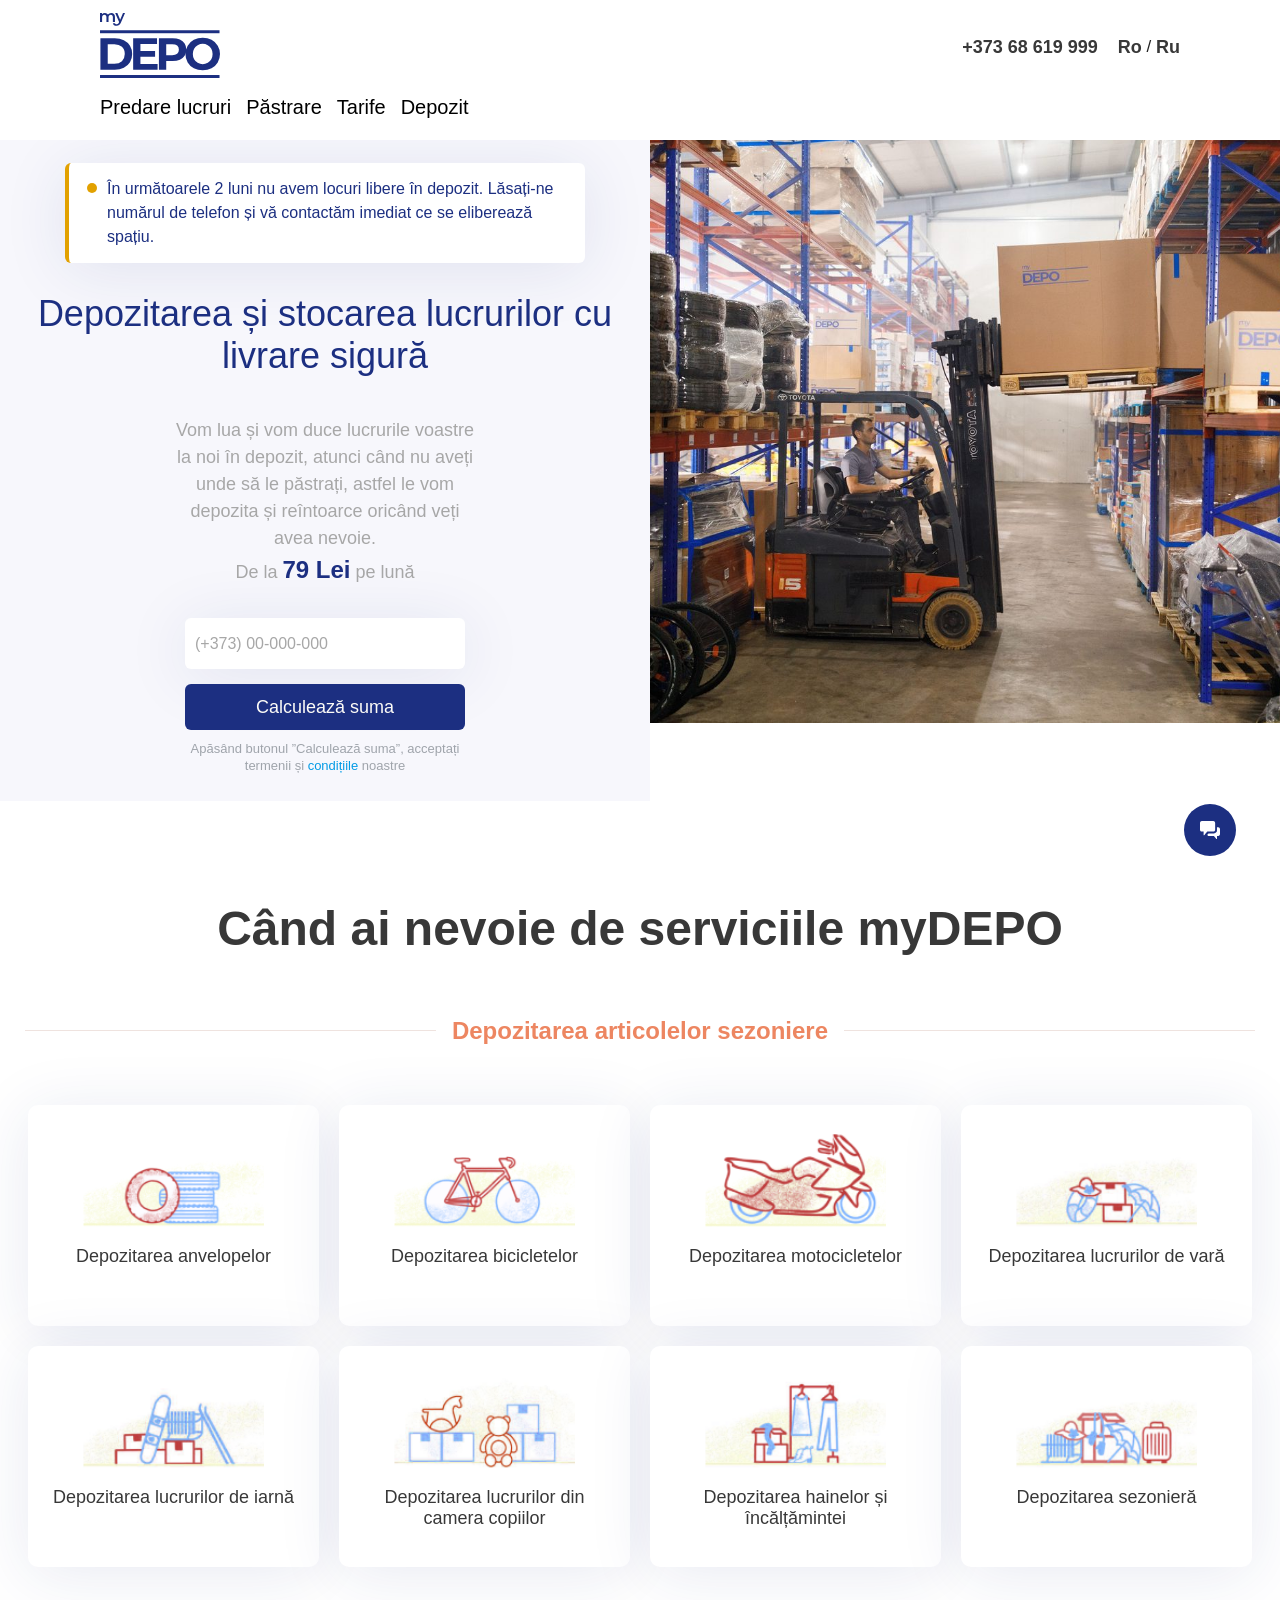
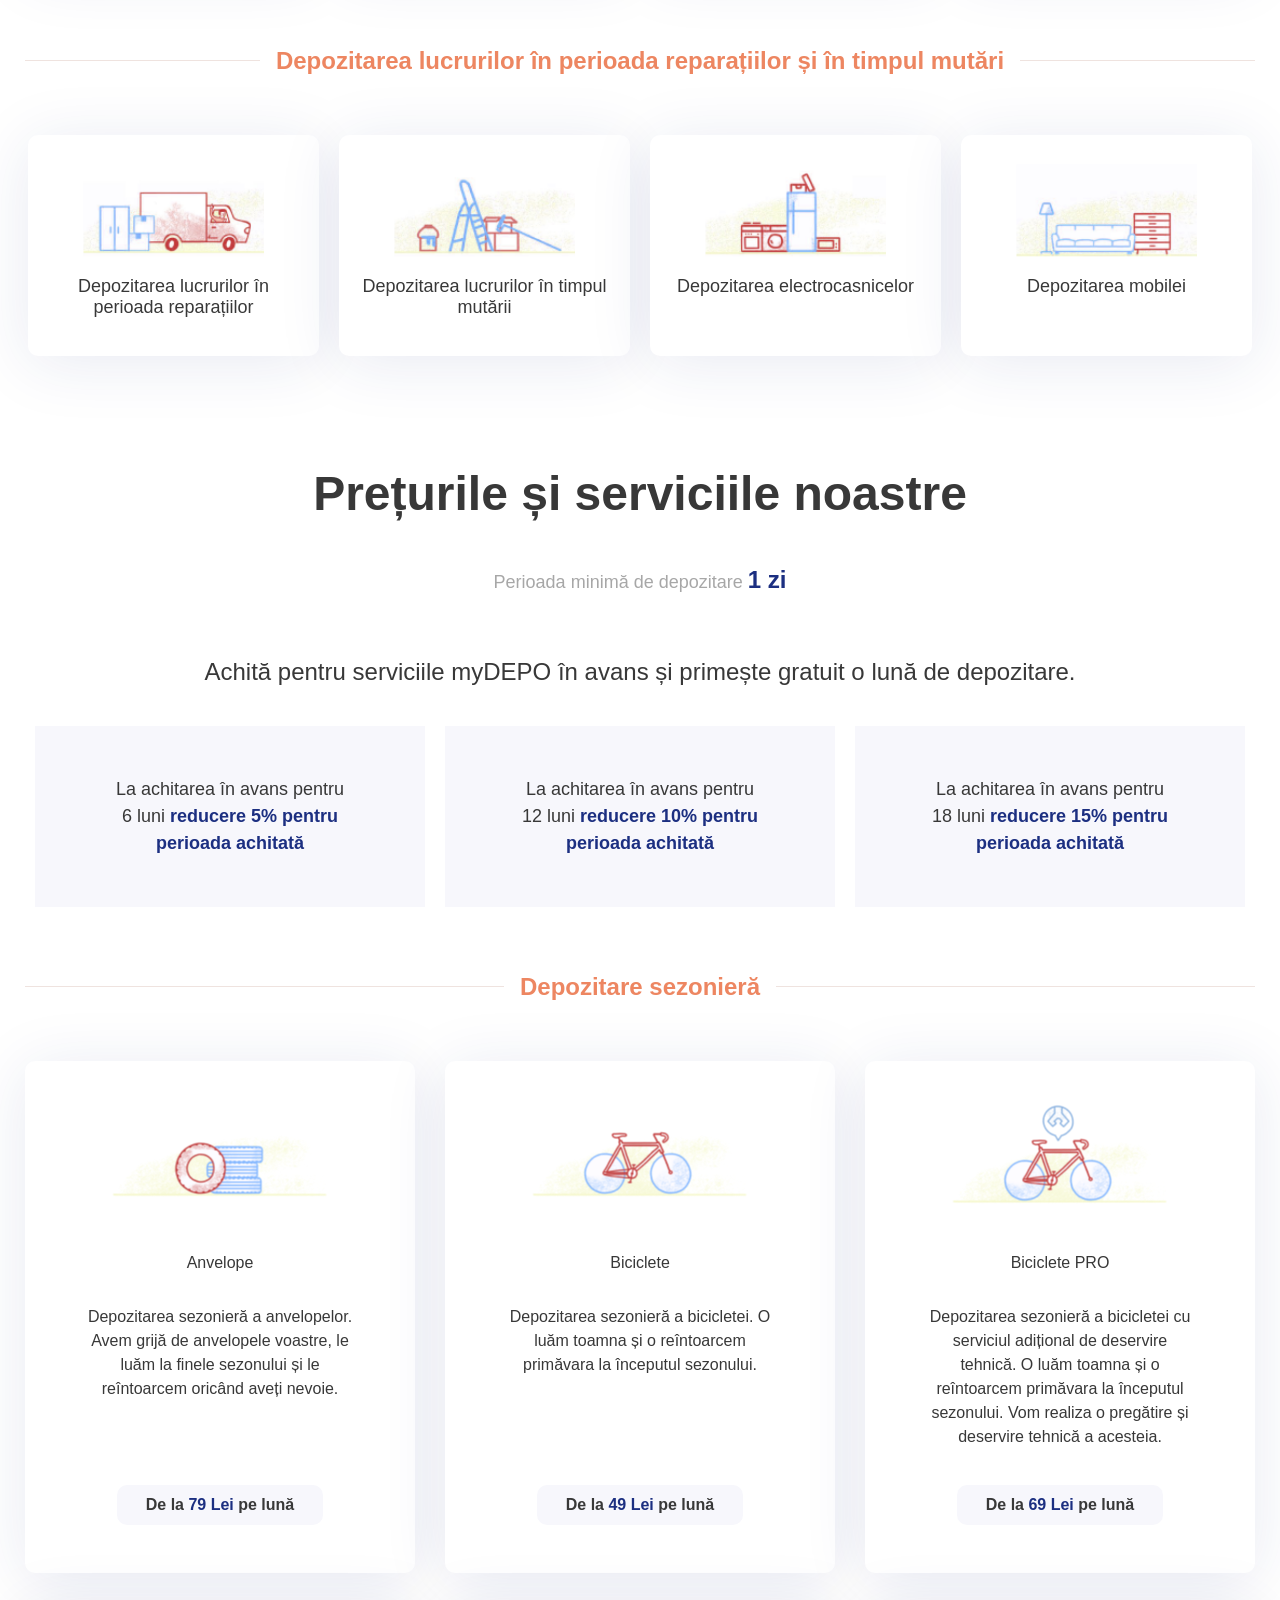
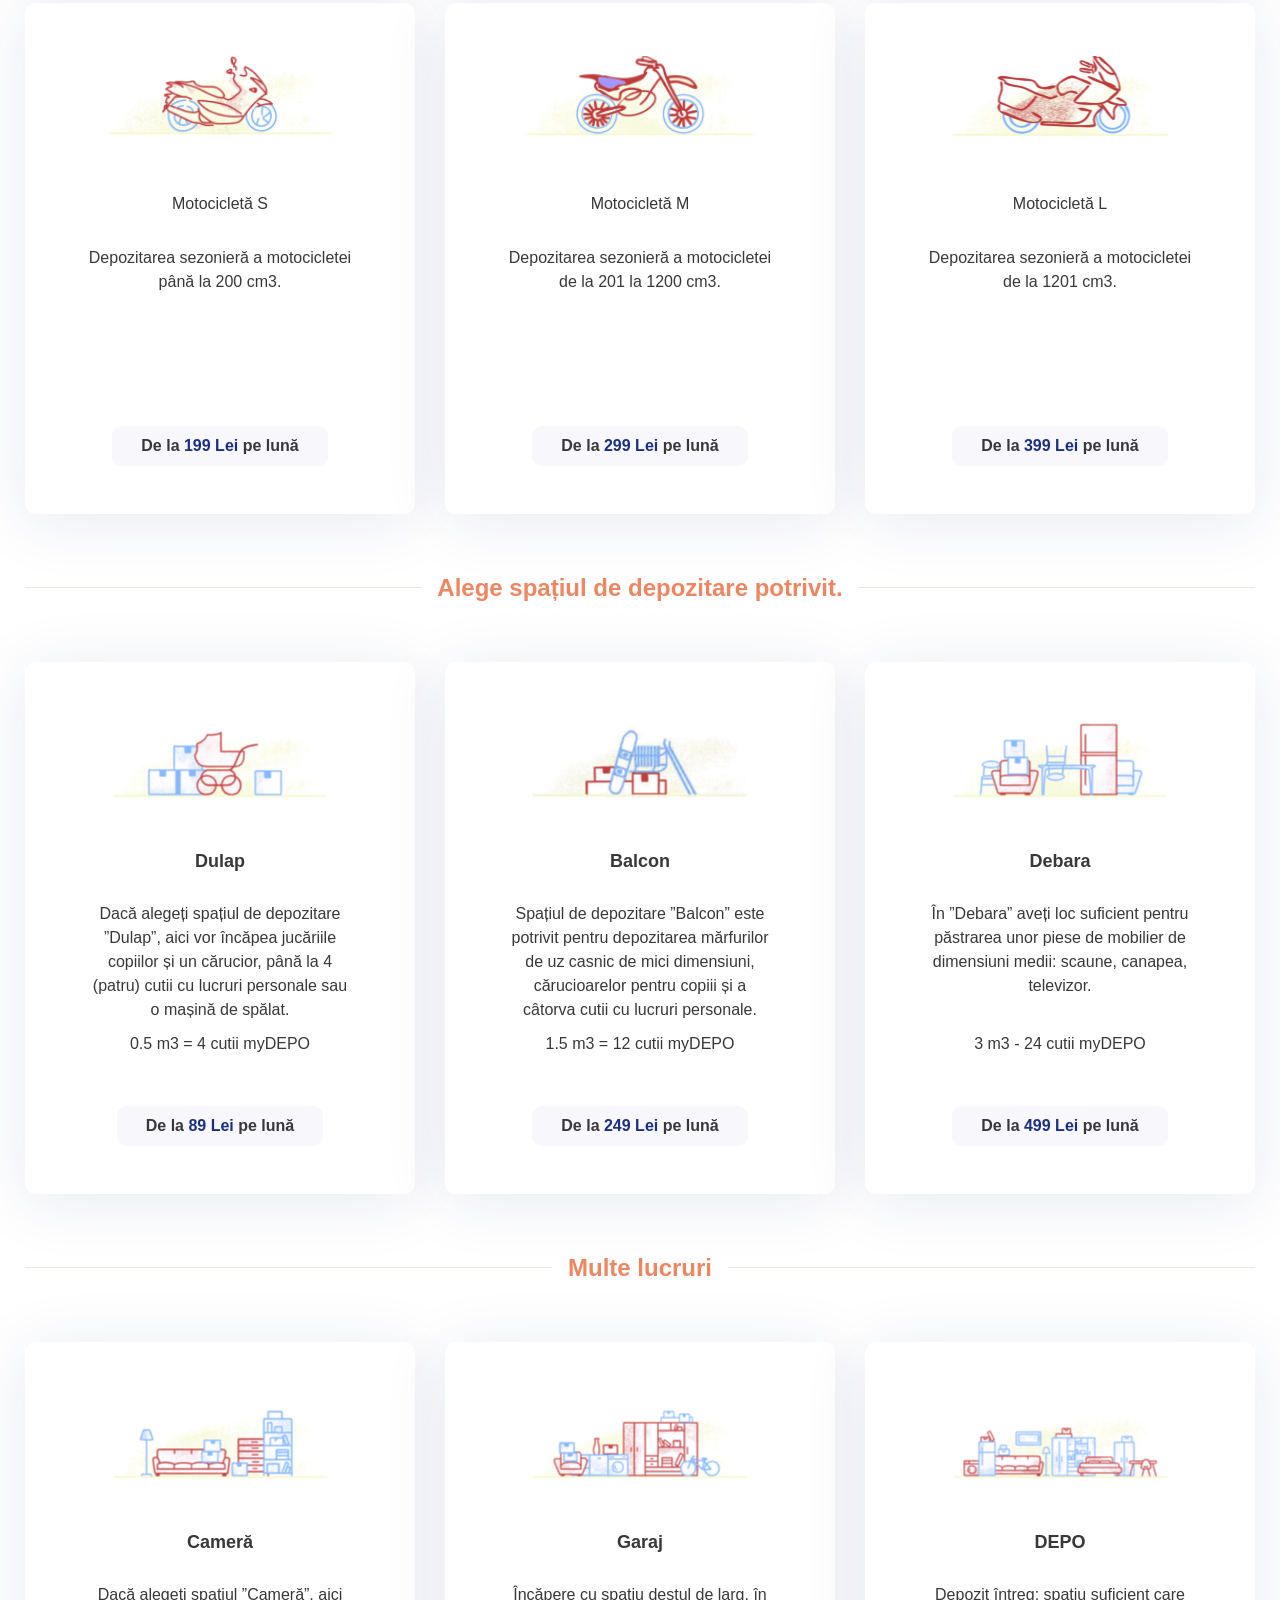
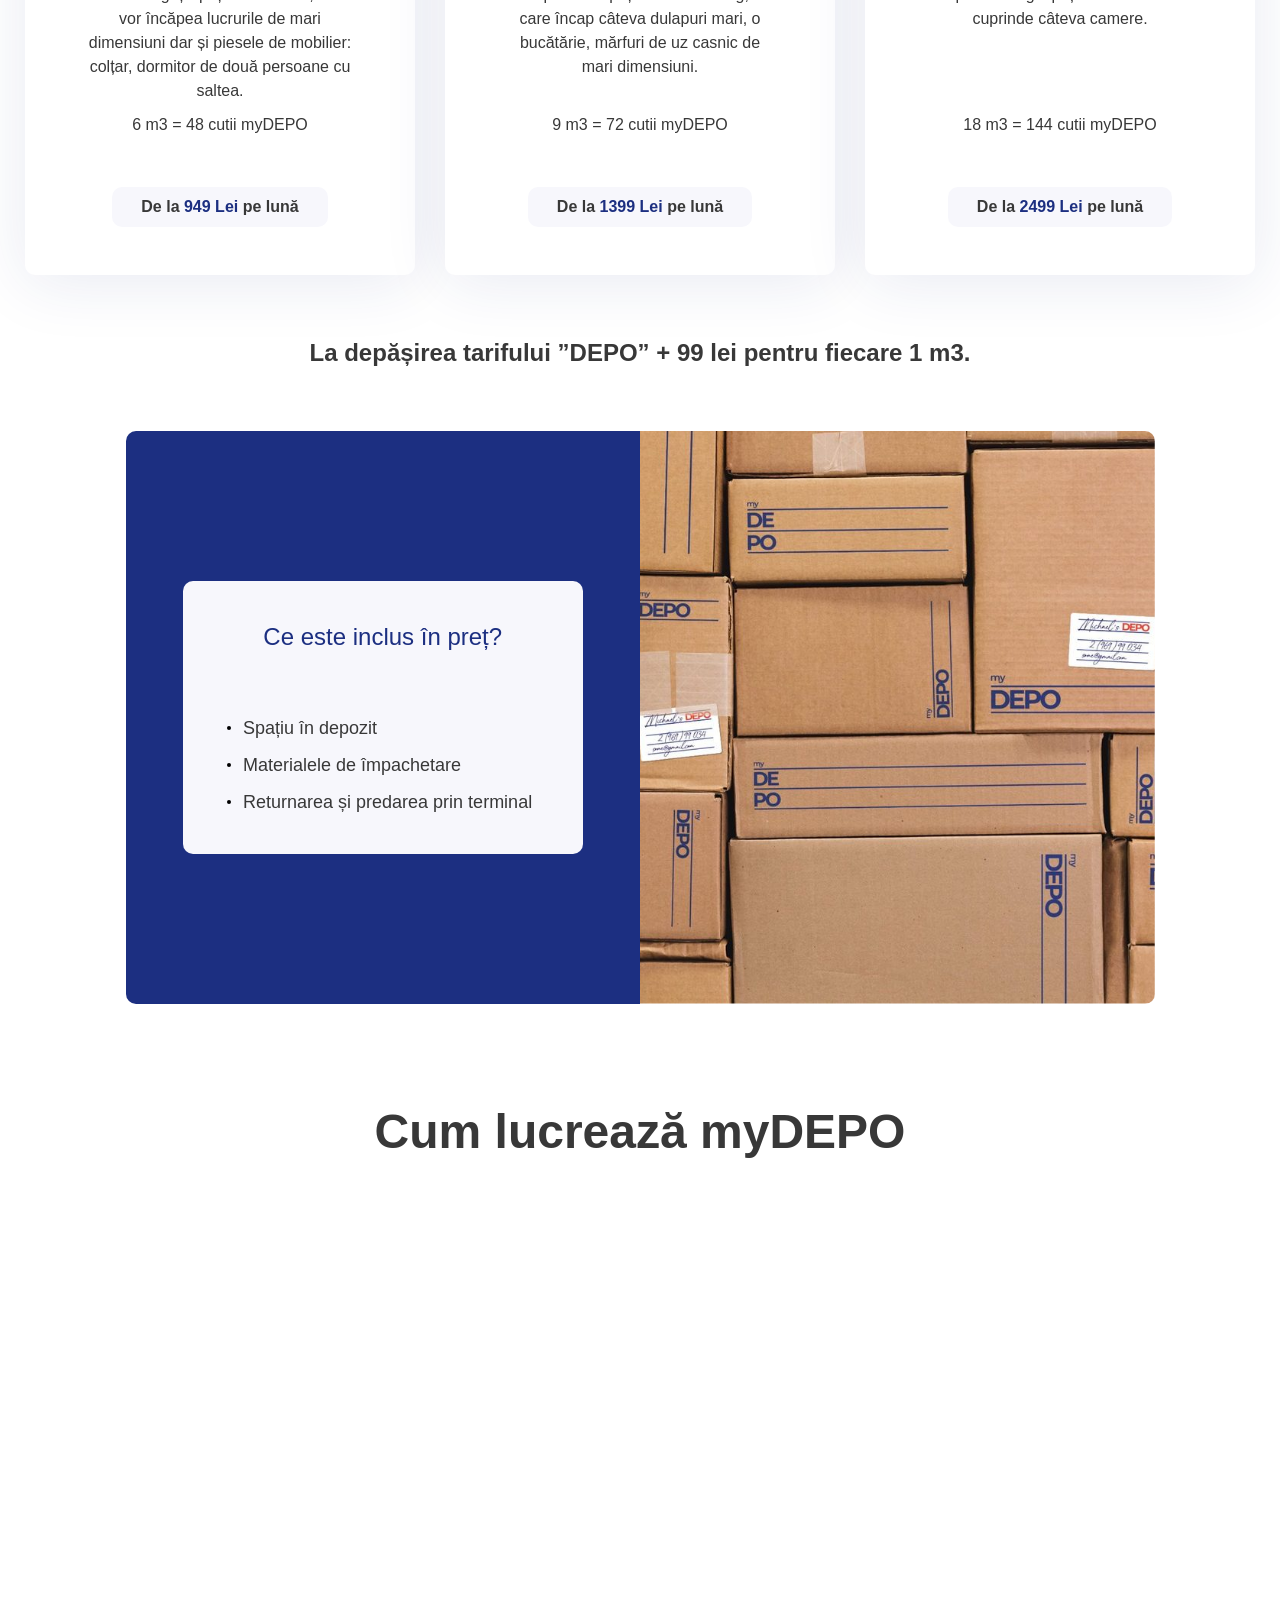
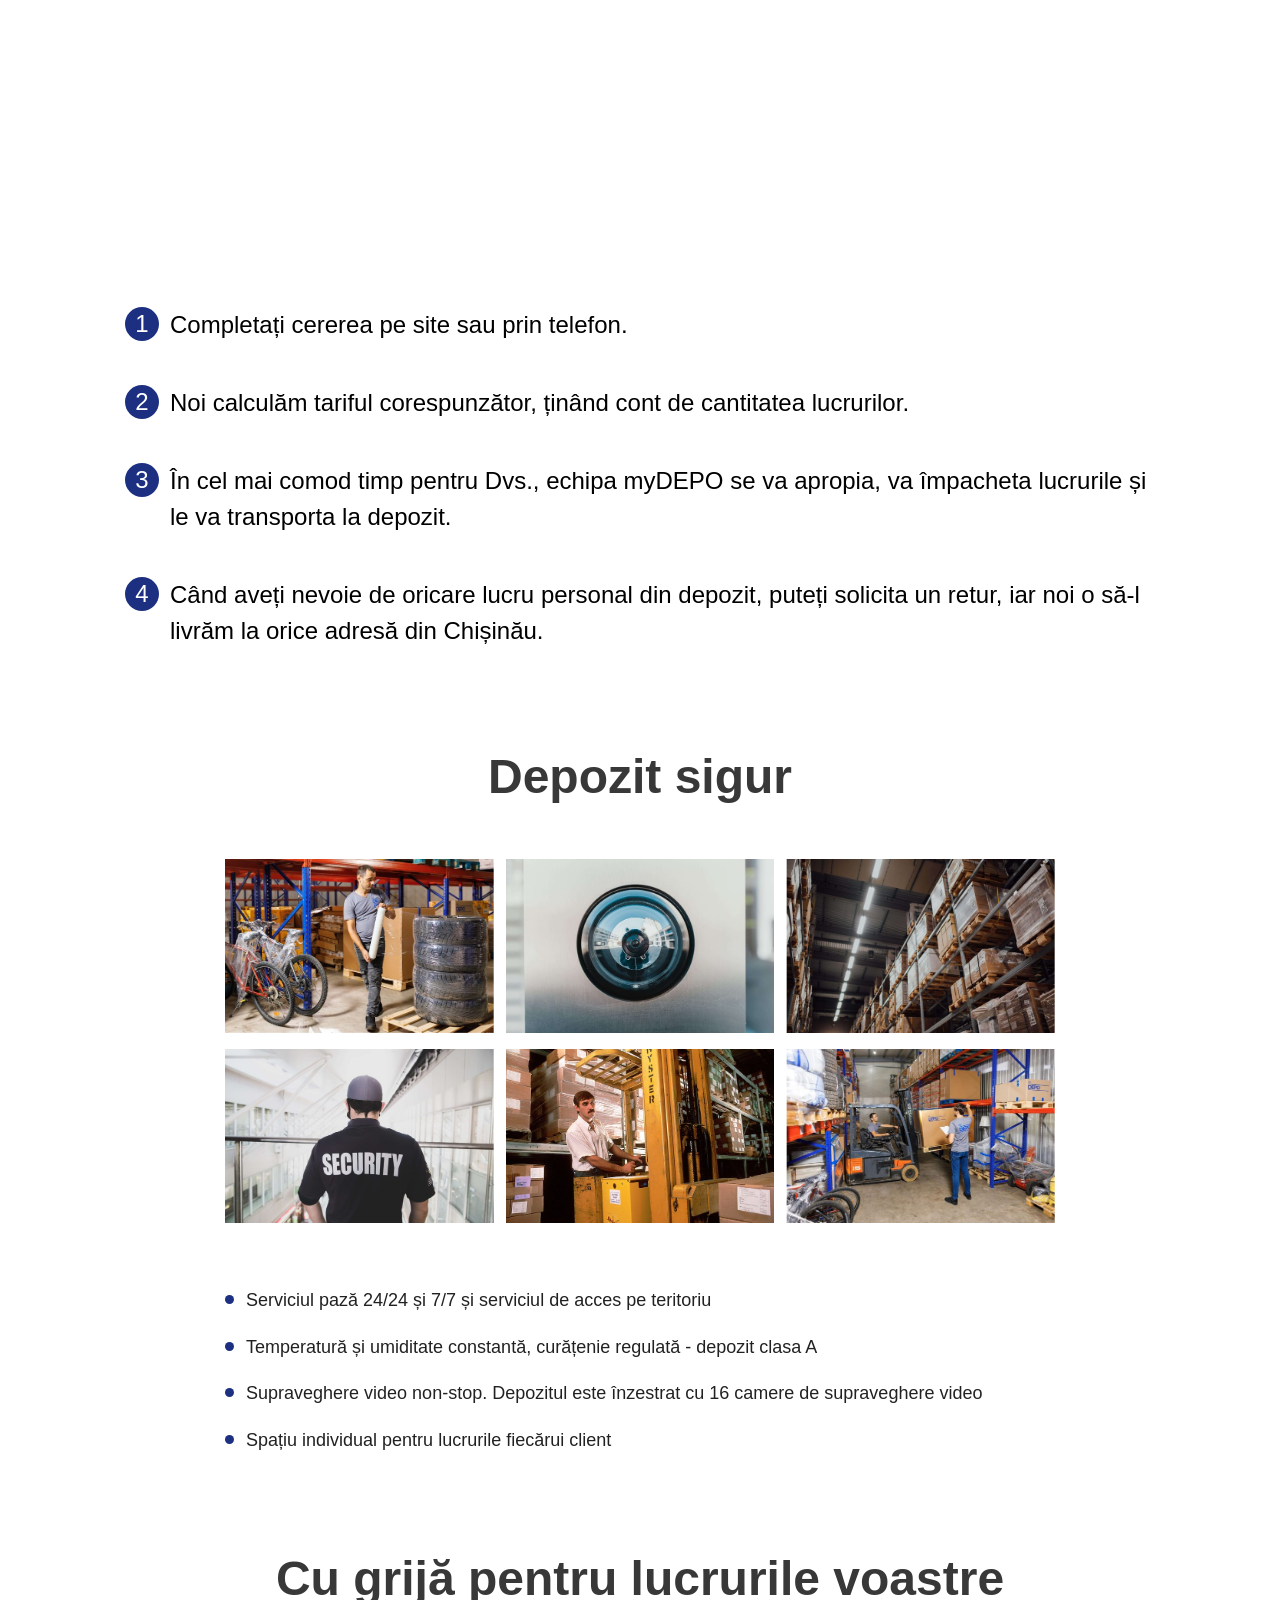
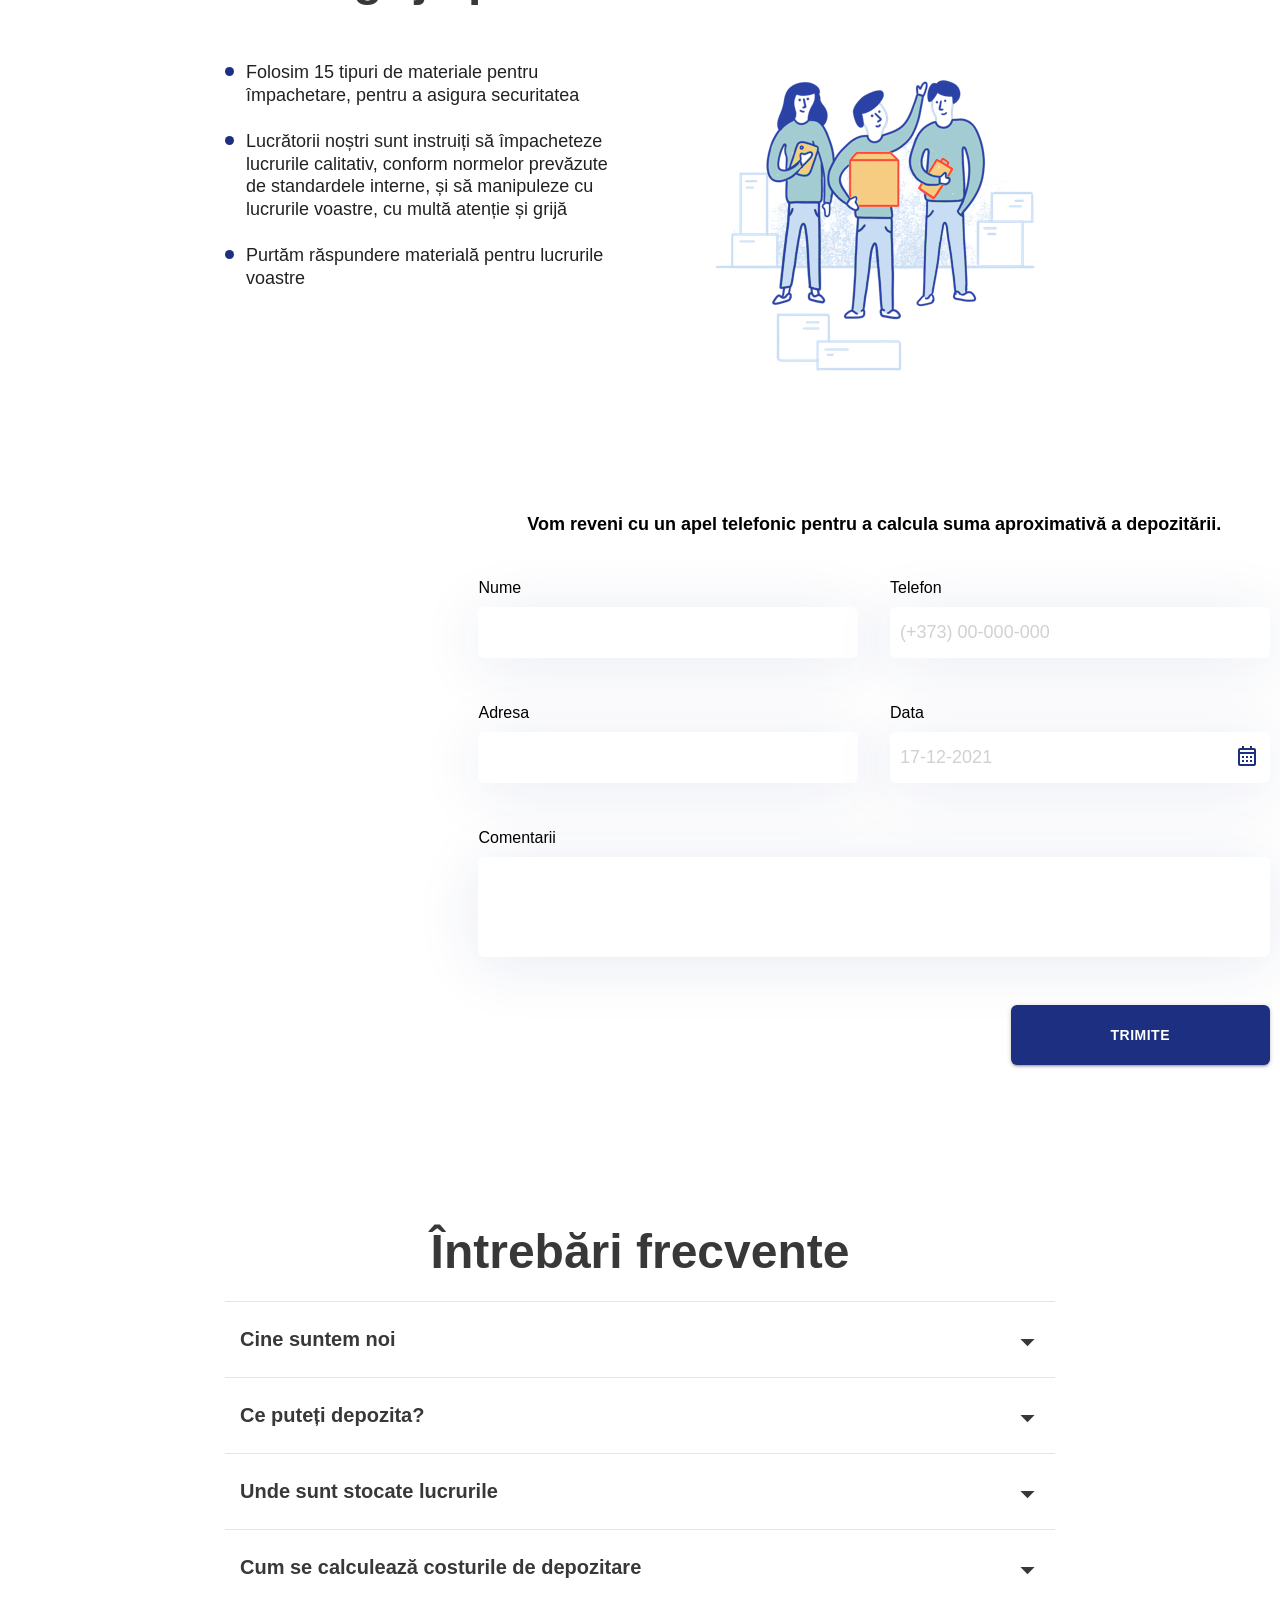
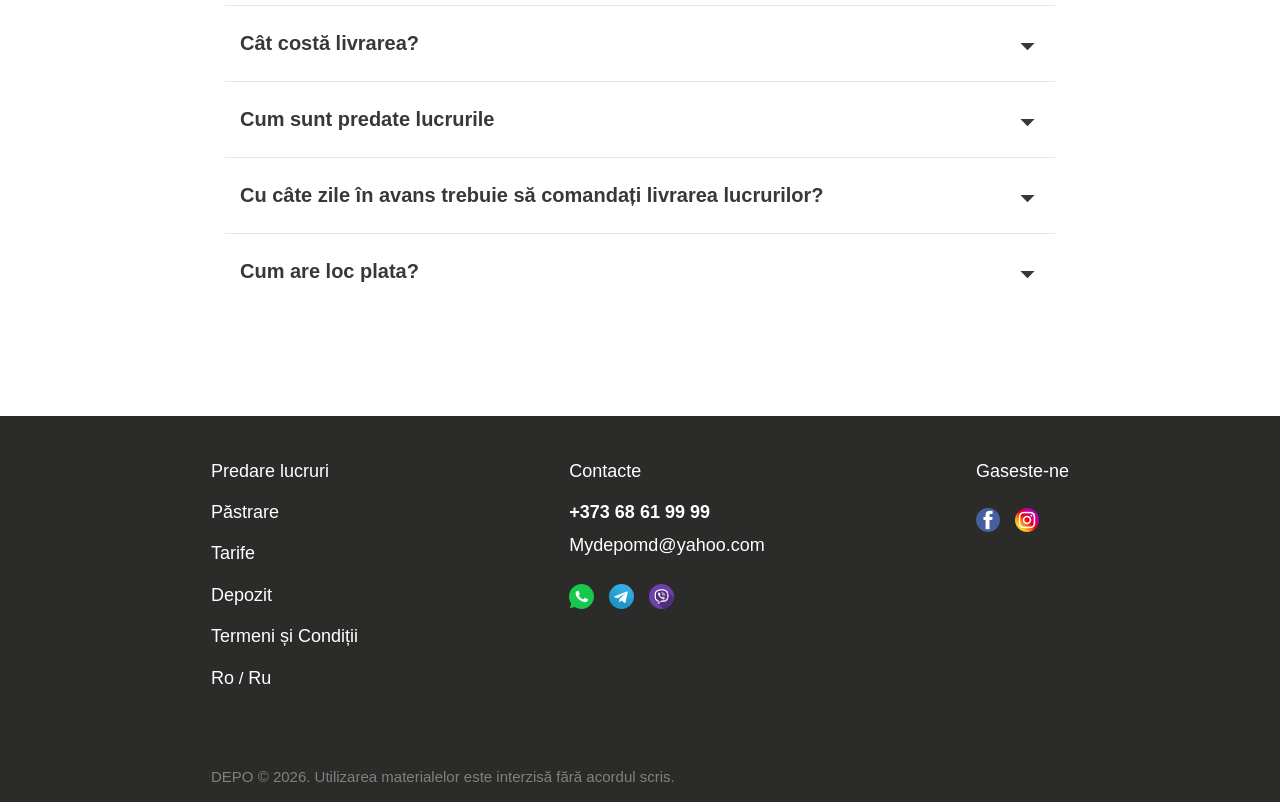
==== commit def9b595: "Announce that the warehouse has no free slots for the next two months The warehouse is full, so a le" ====
--- a/index.html
+++ b/index.html
@@ -65,7 +65,7 @@
                             </li>
                             <li>&nbsp;/&nbsp;</li>
                             <li class="">
-                                <a href="/ru/" title="English">
+                                <a href="/ru/" title="Русский">
                                     <span class="type-short">Ru</span>
                                 </a>
                             </li>
@@ -93,12 +93,16 @@
     <div class="hero_section ">
         <div class="hero_wrap">
             <div class="content_side">
+                <div class="availability_notice">
+                    <span class="dot"></span>
+                    <p>În următoarele 2 luni nu avem locuri libere în depozit. Lăsați-ne numărul de telefon și vă contactăm imediat ce se eliberează spațiu.</p>
+                </div>
                 <h1 class="title">Depozitarea și stocarea lucrurilor cu livrare sigură</h1>
                 <h3 class="subtitle">Vom lua și vom duce lucrurile voastre la noi în depozit, atunci când nu aveți unde să le păstrați, astfel le vom depozita și reîntoarce oricând veți avea nevoie.
                     <br>
                     De la <span>79  Lei</span>  pe lună</h3>
                 <form action="" id="send-phone" class="send_phone_number">
-                    <input type="hidden" name="access_key" value="PASTE-YOUR-WEB3FORMS-ACCESS-KEY-HERE">
+                    <input type="hidden" name="access_key" value="bbd5de94-5f94-4013-93f6-aab1ee68b9a4">
                     <input type="hidden" name="subject" value="myDepo — cerere telefon / заявка на звонок">
                     <input type="hidden" name="from_name" value="mydepo.md">
                     <input type="checkbox" name="botcheck" class="hidden" style="display:none">
@@ -565,7 +569,7 @@
             <div class="s-contacts-form-wrapper">
                 <h2>Vom reveni cu un apel telefonic pentru a calcula suma aproximativă a depozitării.</h2>
                 <form action="" id="contacts-form">
-                    <input type="hidden" name="access_key" value="PASTE-YOUR-WEB3FORMS-ACCESS-KEY-HERE">
+                    <input type="hidden" name="access_key" value="bbd5de94-5f94-4013-93f6-aab1ee68b9a4">
                     <input type="hidden" name="subject" value="myDepo — formular de contact / форма обратной связи">
                     <input type="hidden" name="from_name" value="mydepo.md">
                     <input type="checkbox" name="botcheck" class="hidden" style="display:none">
@@ -718,7 +722,7 @@
                     </li>
                     <li>&nbsp;/&nbsp;</li>
                     <li class="">
-                        <a href="/ru/" title="English">
+                        <a href="/ru/" title="Русский">
                             <span class="type-short">Ru</span>
                         </a>
                     </li>
--- a/css/app.css
+++ b/css/app.css
@@ -174,6 +174,42 @@
         .hero_section .hero_wrap .content_side {
           margin: 0 auto;
           padding-bottom: 30px; } }
+      .hero_section .hero_wrap .content_side .availability_notice {
+        display: flex;
+        align-items: flex-start;
+        max-width: 520px;
+        margin: 30px auto 0;
+        padding: 14px 18px;
+        background: #FFFFFF;
+        border-left: 4px solid #E2A100;
+        box-shadow: 0px 7px 64px rgba(28, 47, 129, 0.1);
+        border-radius: 6px; }
+        .hero_section .hero_wrap .content_side .availability_notice .dot {
+          flex: 0 0 auto;
+          width: 10px;
+          height: 10px;
+          margin: 6px 10px 0 0;
+          border-radius: 50%;
+          background: #E2A100; }
+        .hero_section .hero_wrap .content_side .availability_notice p {
+          margin: 0;
+          font-weight: 500;
+          font-size: 16px;
+          line-height: 150%;
+          color: #1C2F81;
+          text-align: left; }
+        @media screen and (max-width: 768px) {
+          .hero_section .hero_wrap .content_side .availability_notice {
+            max-width: none;
+            margin: 20px 15px 0;
+            padding: 12px 14px; }
+            .hero_section .hero_wrap .content_side .availability_notice p {
+              font-size: 15px; } }
+      .hero_section .hero_wrap .content_side .availability_notice + .title {
+        margin-top: 30px; }
+        @media screen and (max-width: 768px) {
+          .hero_section .hero_wrap .content_side .availability_notice + .title {
+            margin-top: 24px; } }
       .hero_section .hero_wrap .content_side .title {
         font-weight: 500;
         font-size: 36px;
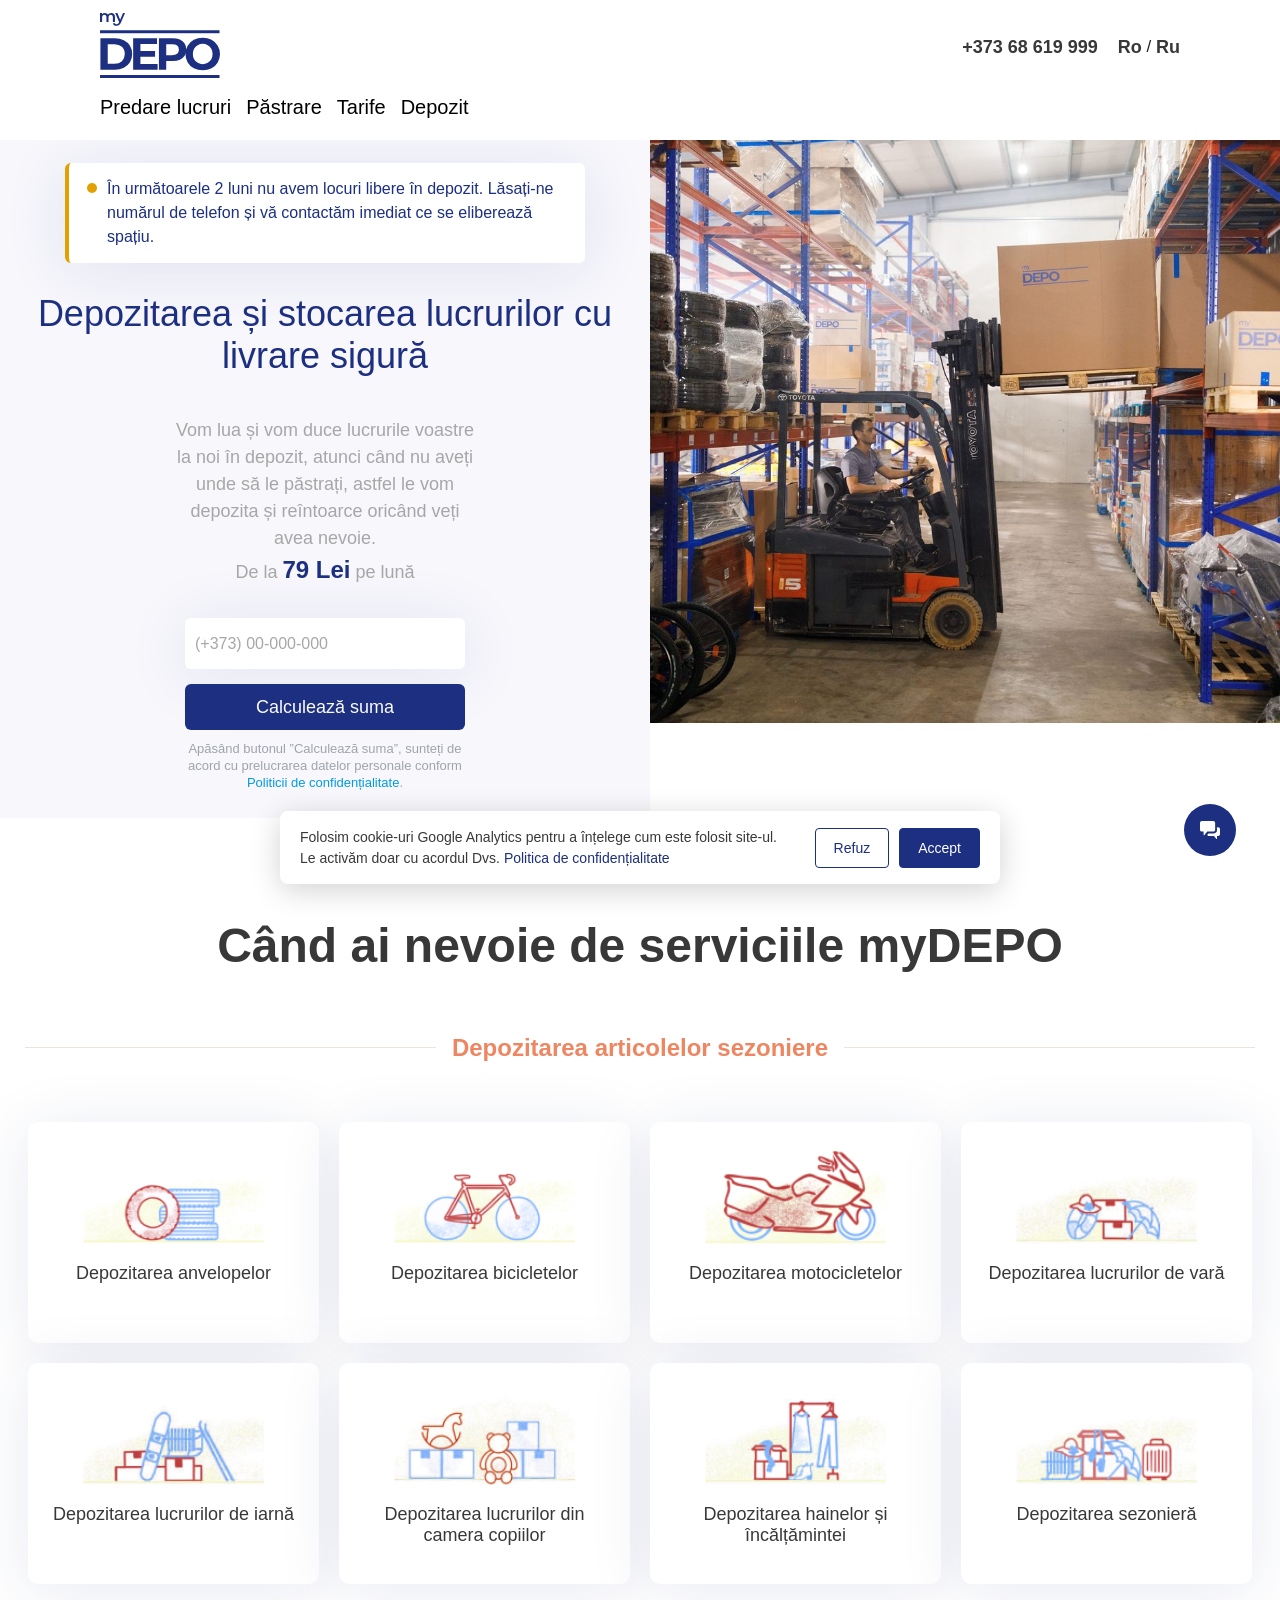
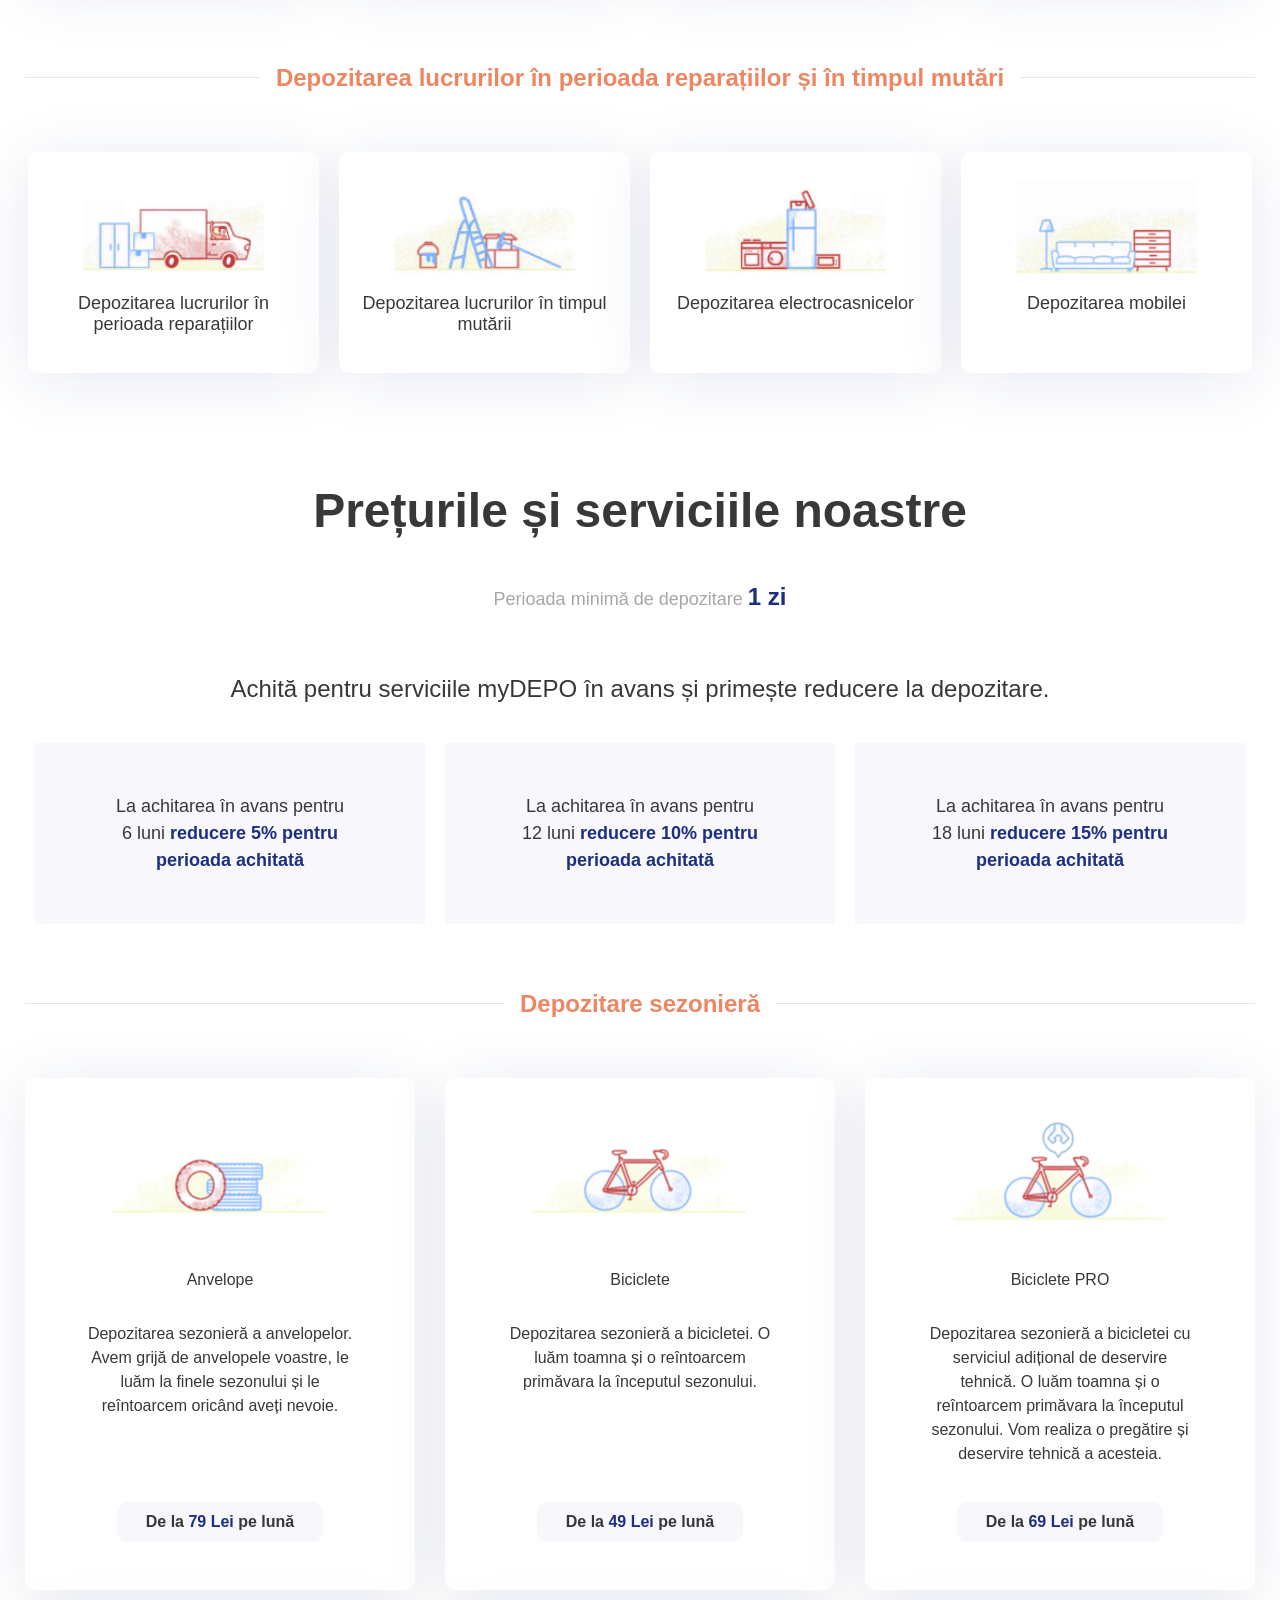
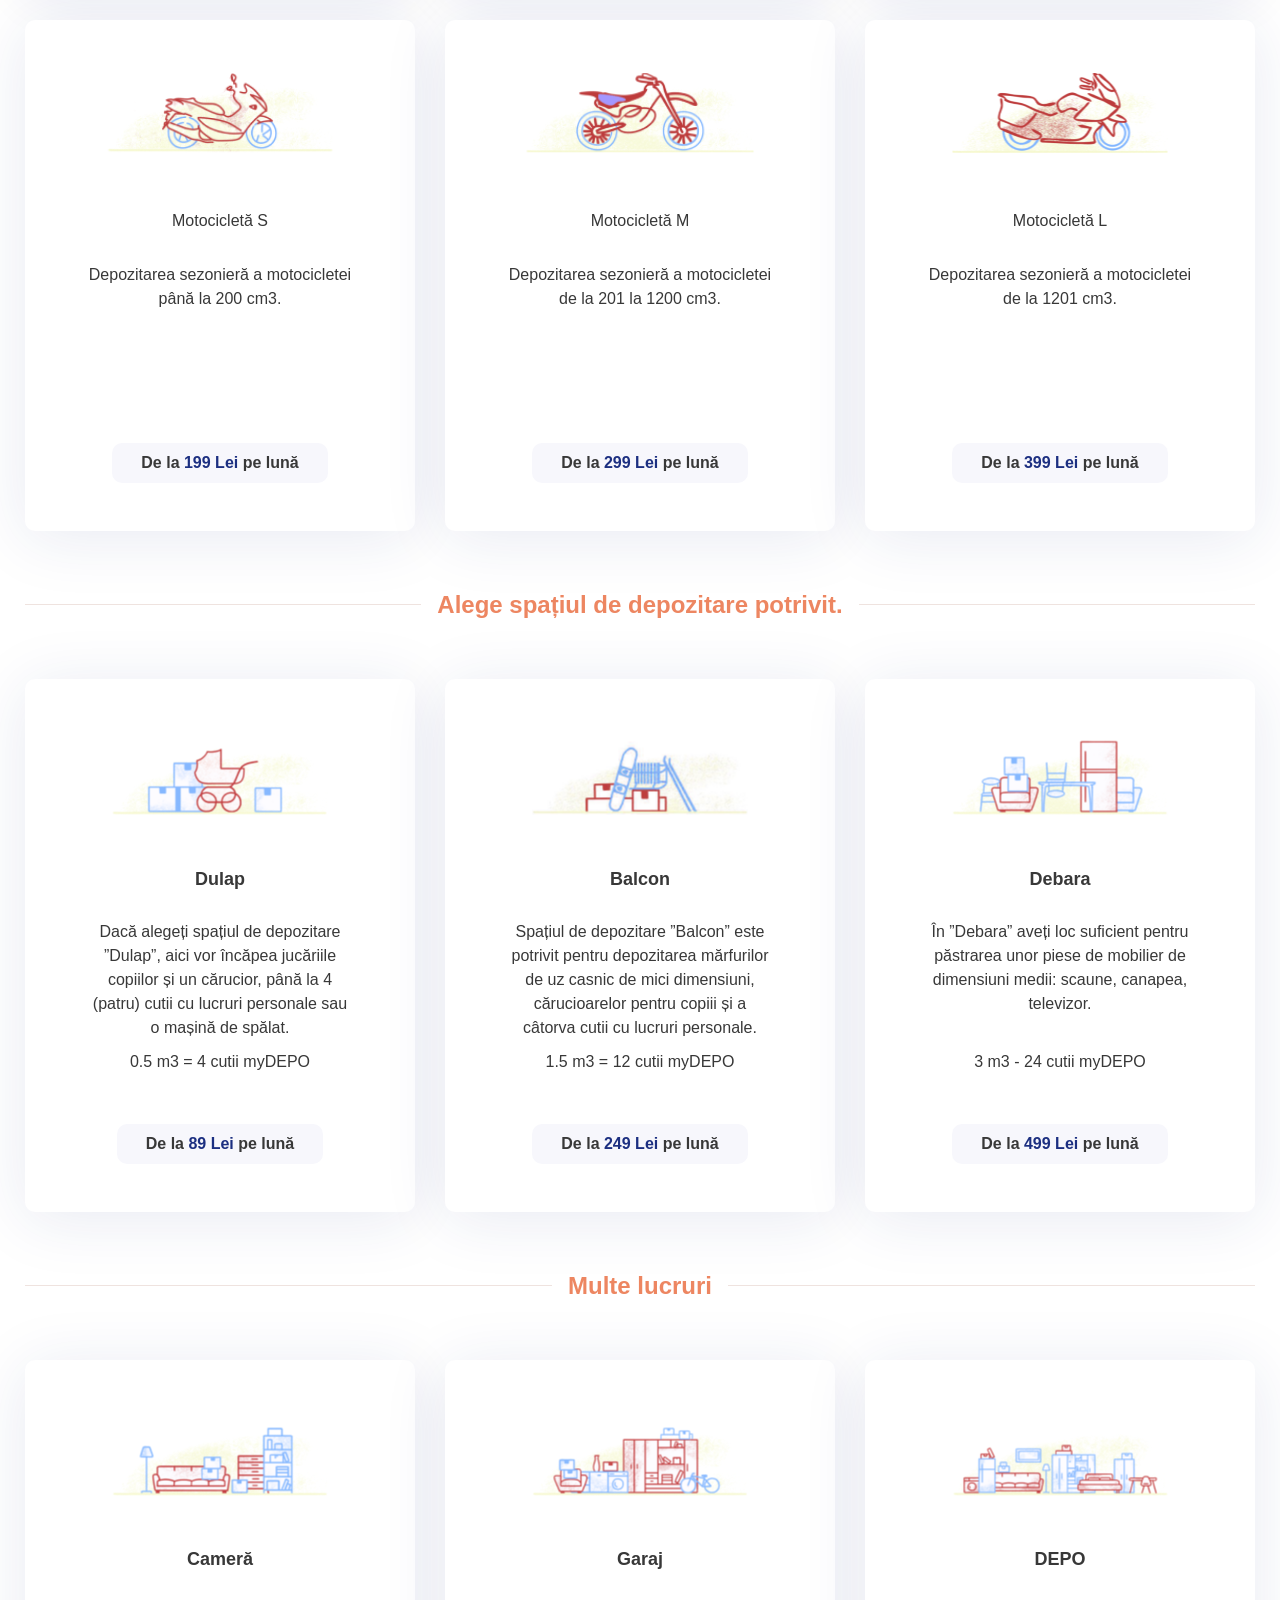
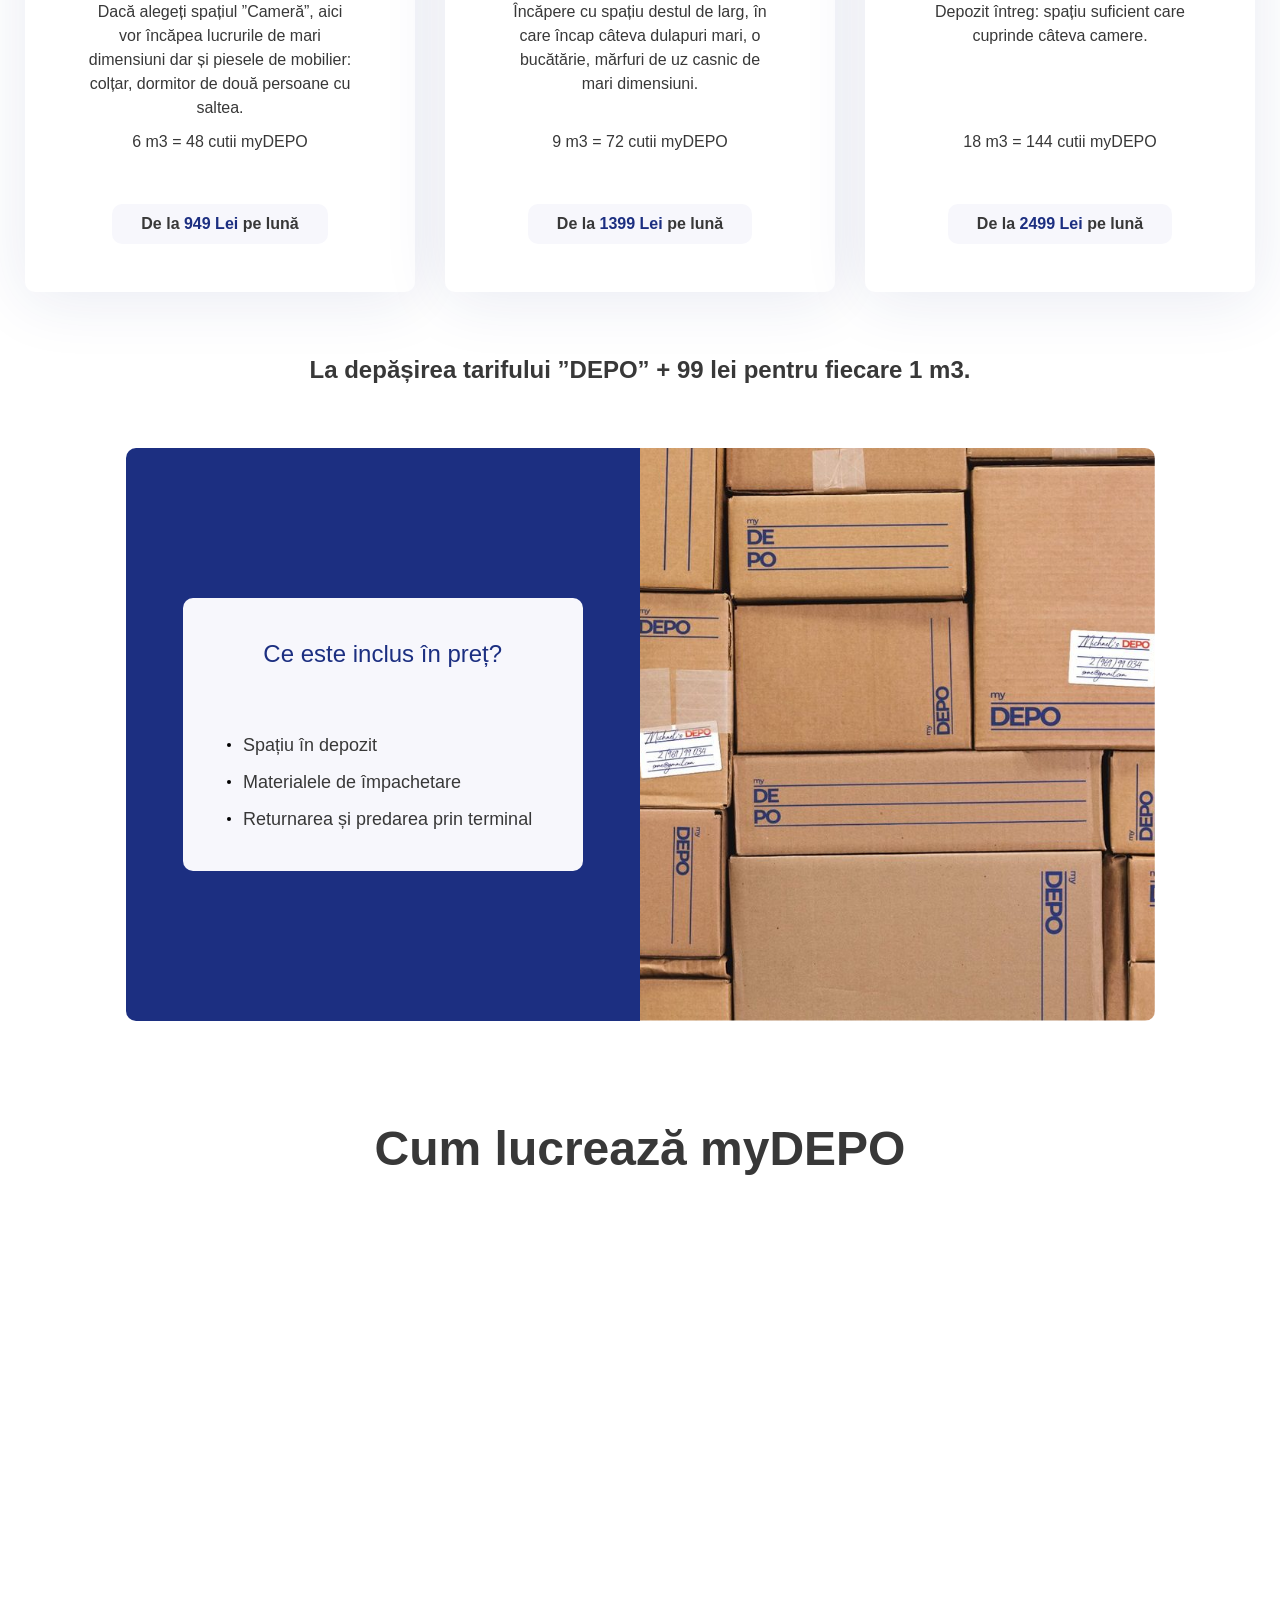
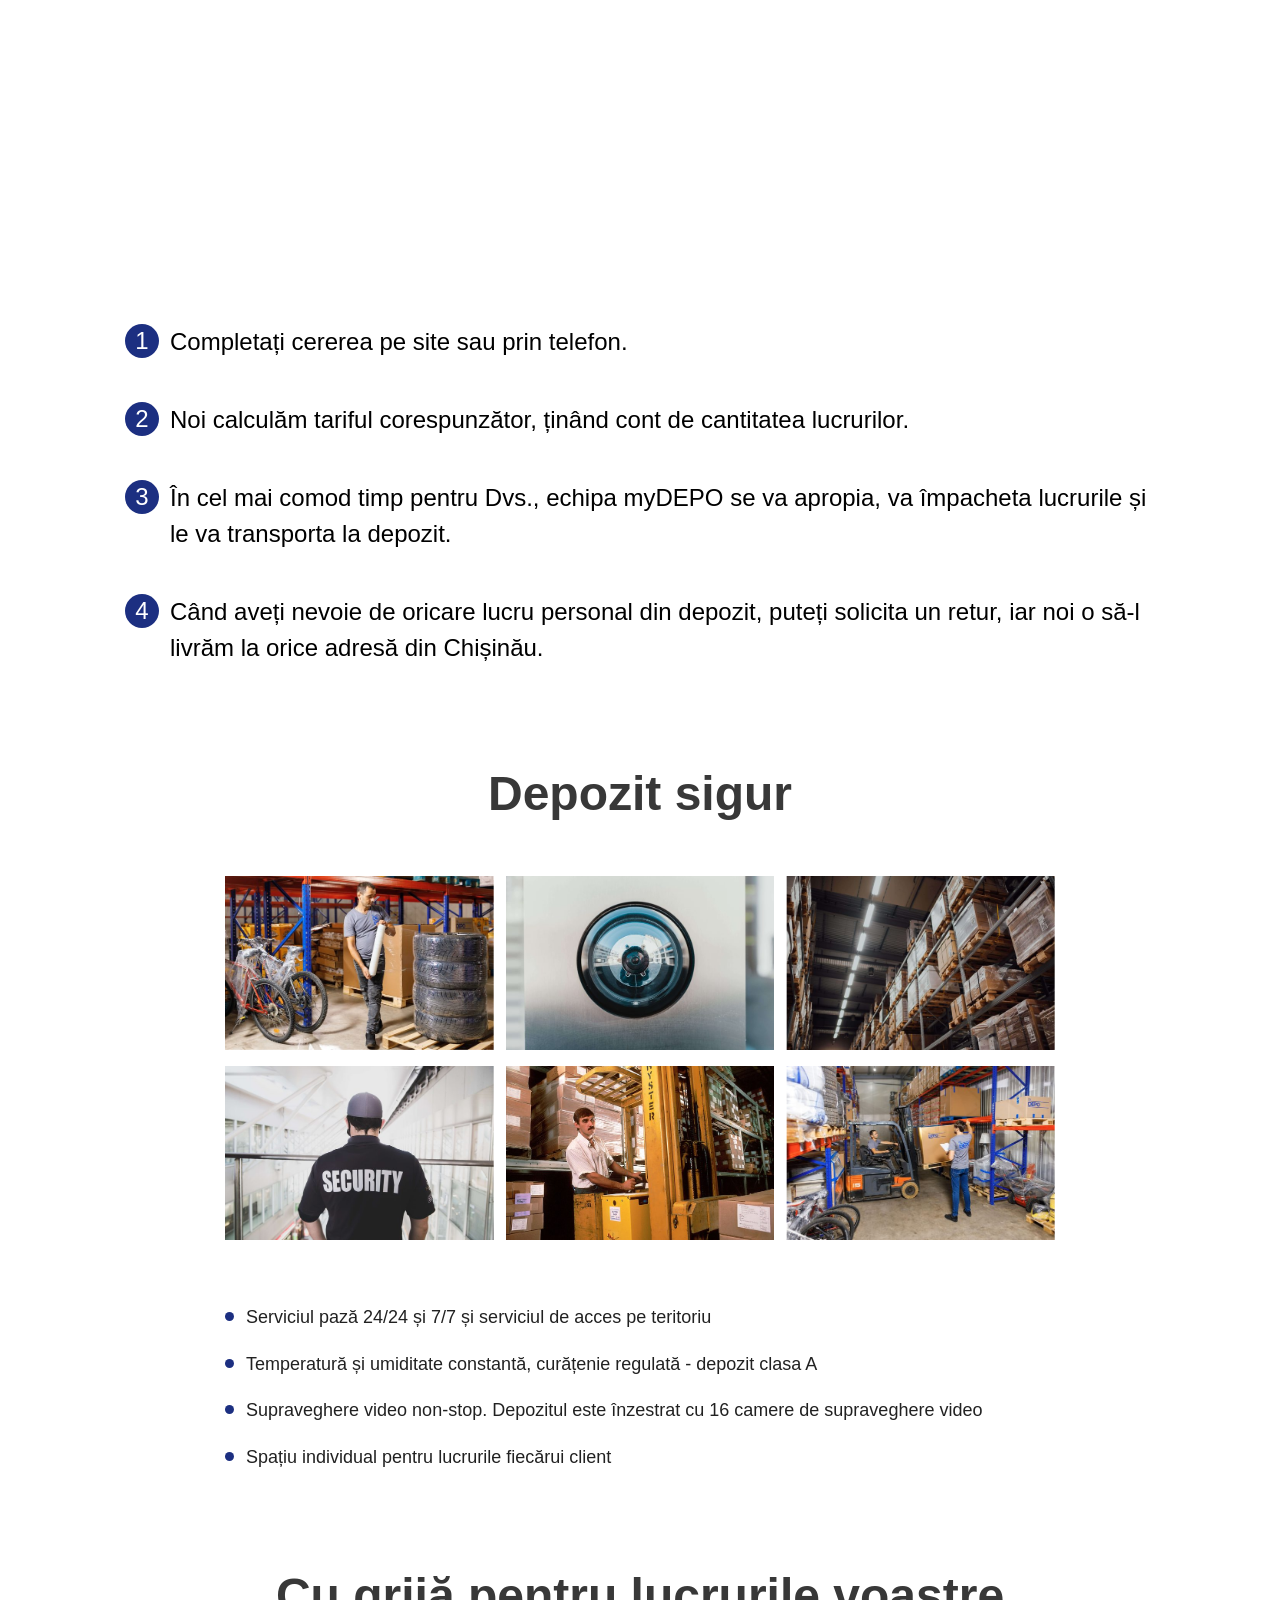
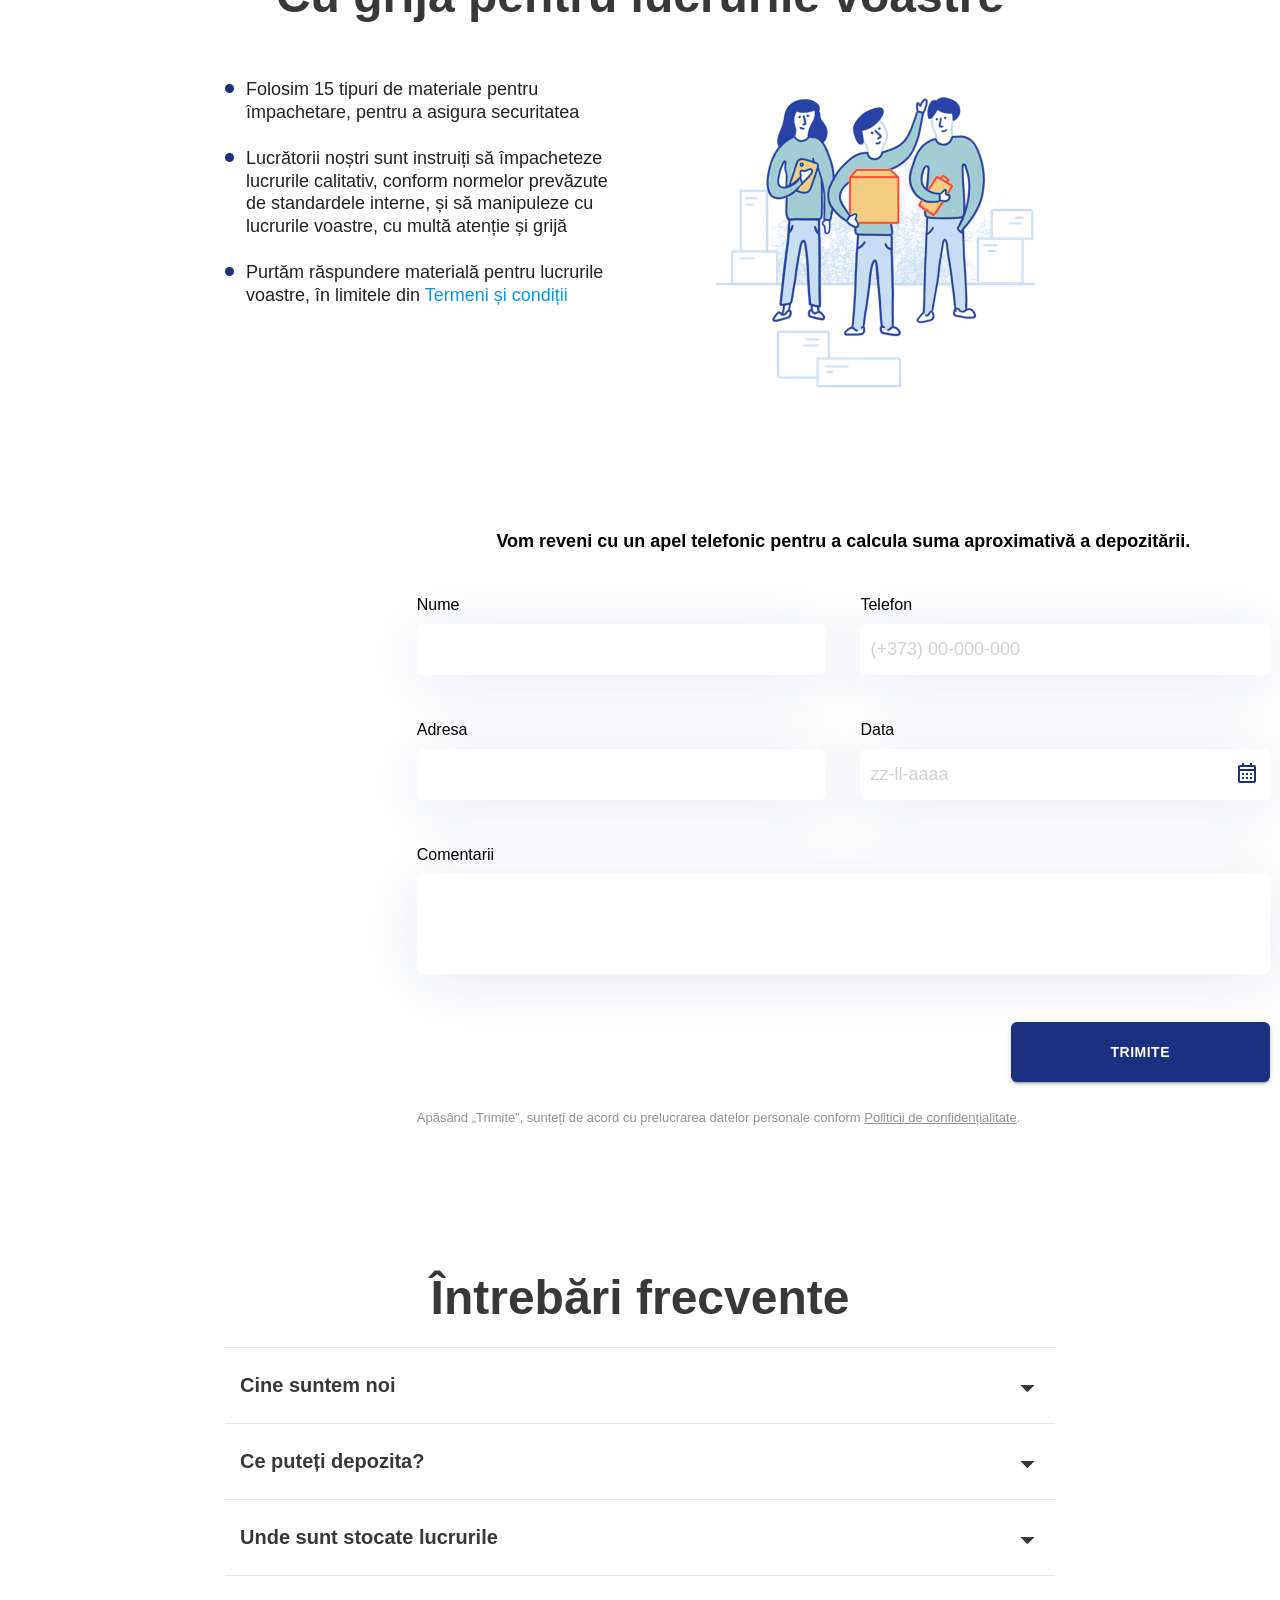
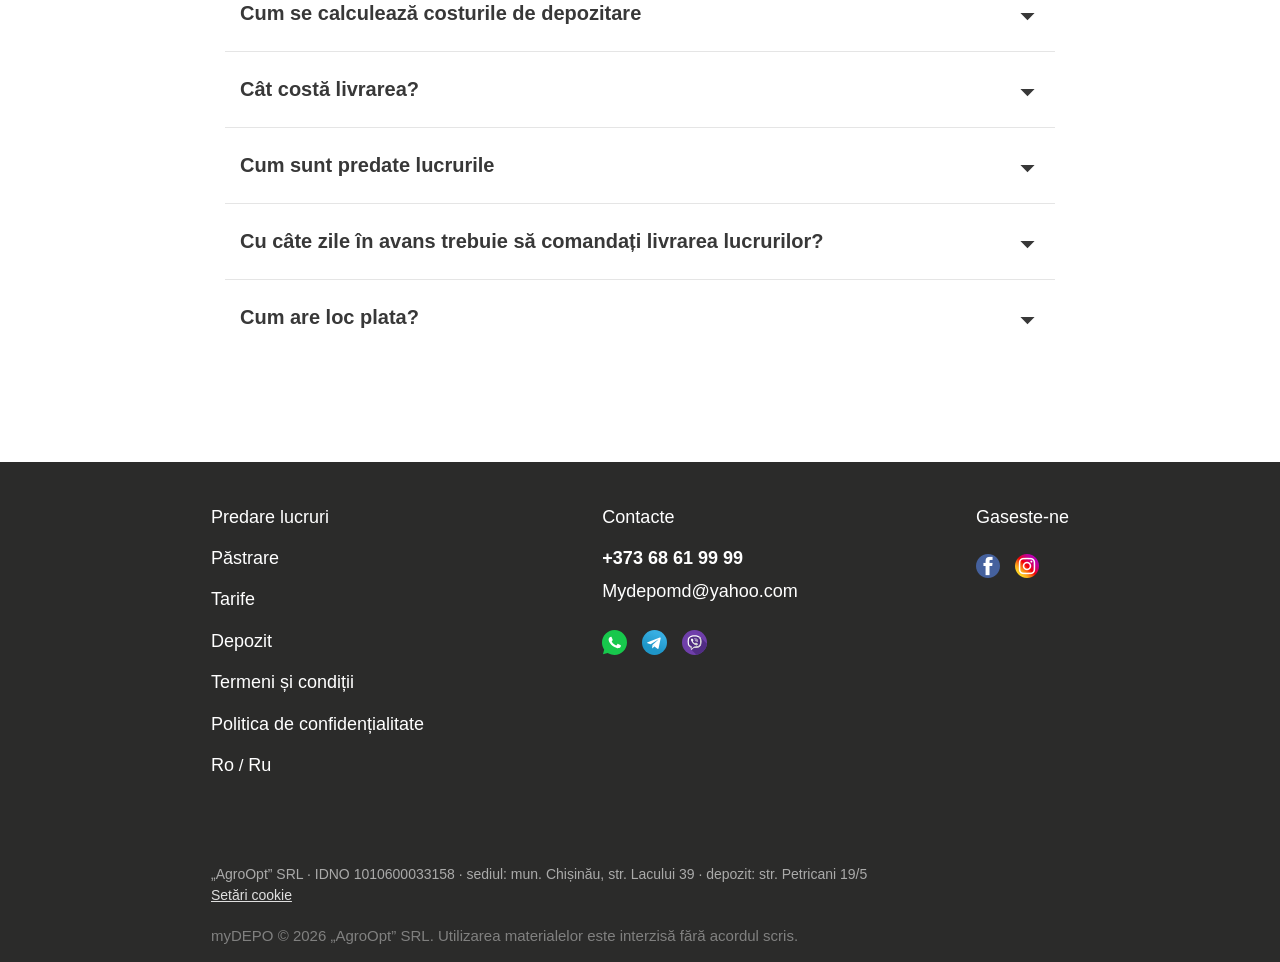
==== commit 69b2f3ad: "Bring the terms, privacy and cookies in line with Moldovan law The service rules were adapted from a" ====
--- a/index.html
+++ b/index.html
@@ -30,20 +30,12 @@
     <script src="https://ajax.googleapis.com/ajax/libs/jquery/1.12.4/jquery.min.js"></script>
     <script src="https://cdnjs.cloudflare.com/ajax/libs/materialize/1.0.0/js/materialize.min.js"></script>
 
-    <!-- Google tag (gtag.js) -->
-    <script async src="https://www.googletagmanager.com/gtag/js?id=G-PF0R143FH2"></script>
-    <script>
-    window.dataLayer = window.dataLayer || [];
-    function gtag(){dataLayer.push(arguments);}
-    gtag('js', new Date());
-    gtag('config', 'G-PF0R143FH2');
-    </script>
-
     <link rel="canonical" href="https://mydepo.md/"/>
     <link rel="alternate" hreflang="ro" href="https://mydepo.md/"/>
     <link rel="alternate" hreflang="ru" href="https://mydepo.md/ru/"/>
     <link rel="alternate" hreflang="x-default" href="https://mydepo.md/"/>
     <meta property="og:locale" content="ro_MD"/>
+    <script src="/js/consent.js" defer></script>
 </head>
 <body>
 
@@ -109,9 +101,8 @@
 
                     <input type="text" name="phone" required placeholder="(+373) 00-000-000">
                     <button>Calculează suma</button>
-                    <span class="rights">Apăsând butonul ”Calculează suma”, acceptați termenii și  <a
-                            href="/rights/" target="_blank">condițiile</a>
-                        noastre</span>
+                    <span class="rights">Apăsând butonul ”Calculează suma”, sunteți de acord cu prelucrarea datelor personale conform <a
+                            href="/privacy/" target="_blank">Politicii de confidențialitate</a>.</span>
                 </form>
                 <div class="message">
                     <span class="success">Mesajul Dvs. a fost expediat cu succes!</span>
@@ -287,7 +278,7 @@
         <h2 class="title">Prețurile și serviciile noastre</h2>
         <h5>Perioada minimă de depozitare <span>1 zi</span></h5>
         <div class="discount  container_wrap">
-            <p><span>Achită pentru serviciile myDEPO în avans și primește gratuit o lună de depozitare.</span></p>
+            <p><span>Achită pentru serviciile myDEPO în avans și primește reducere la depozitare.</span></p>
             <div class="discount_period">
                 <span> La achitarea în avans pentru 6 luni <span>reducere 5% pentru perioada achitată</span></span>
             </div>
@@ -551,7 +542,7 @@
                 <ul>
                     <li>Folosim 15 tipuri de materiale pentru împachetare, pentru a asigura securitatea</li>
                     <li> Lucrătorii noștri sunt instruiți să împacheteze lucrurile calitativ, conform normelor prevăzute de standardele interne, și să manipuleze cu lucrurile voastre, cu multă atenție și grijă</li>
-                    <li>Purtăm răspundere materială pentru lucrurile voastre</li>
+                    <li>Purtăm răspundere materială pentru lucrurile voastre, în limitele din <a href="/rights/">Termeni și condiții</a></li>
                 </ul>
             </div>
             <div class="right_content">
@@ -610,7 +601,7 @@
                                        for="">Data</label>
                                 <div class="icon_date">
                                     <input class="form-control datepicker " type="text" name="date" min="2021-06-01"
-                                           placeholder="17-12-2021"/>
+                                           placeholder="zz-ll-aaaa"/>
                                 </div>
                             </div>
                         </div>
@@ -631,6 +622,7 @@
                             </button>
                         </div>
                     </div>
+                    <span class="form-consent">Apăsând „Trimite”, sunteți de acord cu prelucrarea datelor personale conform <a href="/privacy/" target="_blank">Politicii de confidențialitate</a>.</span>
                     <span class="message-success">Mesajul Dvs. a fost expediat cu succes!</span>
                     <span class="message-erorr">Există o eroare, verificați vă rog toate câmpurile</span>
                 </form>
@@ -663,7 +655,7 @@
             <div class="single_question">
                 <div class="question">Unde sunt stocate lucrurile</div>
                 <div class="answer">
-                    <p> myDEPO - este un depozit de păstrare a lucrurilor. Totuși, ne place să-l numim cloud. Atât timp cât anvelopele și dormitorul nu pot fi arhivate pe un server, acestea sunt transmise la depozitul myDEPO. Tot acolo se fac câteva poze pentru a fi expediate în cabinetul personal al clientului. Fiecare articol are locul său bine poziționat, având accesul deplin către ele. La distanță, prin acces web sau prin aplicație. Depozitarea la myDEPO este una sigură. Dispunem de un complex securizat de depozite de categoria A. Supraveghere video non-stop, un sistem de ventilare ce permite menținerea unei temperaturi constante, curățenie de două ori pe săptămână și personal amabil și calificat. </p>
+                    <p> myDEPO - este un depozit de păstrare a lucrurilor. Totuși, ne place să-l numim cloud. Atât timp cât anvelopele și dormitorul nu pot fi arhivate pe un server, acestea sunt transmise la depozitul myDEPO. La primire facem fotografii ale lucrurilor, iar la cerere vi le trimitem prin e-mail sau messenger. Fiecare client are spațiul său separat în depozit. Puteți primi înapoi oricând toate lucrurile sau doar o parte din ele. Depozitarea la myDEPO este una sigură. Dispunem de un complex securizat de depozite de categoria A. Supraveghere video non-stop, un sistem de ventilare ce permite menținerea unei temperaturi constante, curățenie de două ori pe săptămână și personal amabil și calificat. </p>
                 </div>
             </div>
             <div class="single_question">
@@ -710,7 +702,8 @@
                 <li><a href="#storage">Păstrare</a></li>
                 <li><a href="#prices">Tarife</a></li>
                 <li><a href="#safe_storage">Depozit</a></li>
-                <li><a href="/rights/" target="_blank">Termeni și Condiții</a></li>
+                <li><a href="/rights/">Termeni și condiții</a></li>
+                <li><a href="/privacy/">Politica de confidențialitate</a></li>
             </ul>
 
             <div class="language">
@@ -764,8 +757,9 @@
                     alt="">
             </a>
         </div>
+        <div class="legal-info">„AgroOpt” SRL · IDNO 1010600033158 · sediul: mun. Chișinău, str. Lacului 39 · depozit: str. Petricani 19/5<br><a href="#cookies" data-cookie-settings>Setări cookie</a></div>
         <div class="copyright">
-            <span> DEPO © 2026. Utilizarea materialelor este interzisă fără acordul scris.</span>
+            <span>myDEPO © 2026 „AgroOpt” SRL. Utilizarea materialelor este interzisă fără acordul scris.</span>
         </div>
     </div>
     <div class="call_to_action">
--- a/css/app.css
+++ b/css/app.css
@@ -1596,3 +1596,117 @@
       .call_to_action .options.option5 img {
         width: 50px;
         height: 50px; }
+
+/* Legal pages (rights, privacy) */
+.legal-doc {
+  max-width: 860px;
+  margin: 0 auto;
+  padding: 40px 15px 80px;
+  color: #383838;
+  font-size: 16px;
+  line-height: 1.55; }
+  .legal-doc h1 {
+    font-size: 30px;
+    line-height: 1.25;
+    color: #1C2F81;
+    margin: 0 0 8px; }
+  .legal-doc .legal-doc__edition {
+    color: #A7A7A7;
+    margin: 0 0 32px; }
+  .legal-doc h2 {
+    font-size: 21px;
+    line-height: 1.3;
+    color: #1C2F81;
+    margin: 32px 0 12px; }
+  .legal-doc p {
+    margin: 0 0 10px; }
+  .legal-doc ul {
+    margin: 0 0 12px 22px;
+    padding: 0; }
+    .legal-doc ul li {
+      list-style: disc;
+      margin-bottom: 4px; }
+  .legal-doc table {
+    width: 100%;
+    border-collapse: collapse;
+    margin: 0 0 16px; }
+    .legal-doc table th, .legal-doc table td {
+      border: 1px solid #E2E2EA;
+      padding: 8px 10px;
+      text-align: left;
+      vertical-align: top; }
+    .legal-doc table th {
+      background: #F7F7FC; }
+  .legal-doc a {
+    color: #1C2F81; }
+
+/* Consent note under the contact form */
+.form-consent {
+  display: block;
+  margin-top: 12px;
+  font-size: 13px;
+  line-height: 1.31;
+  color: rgba(27, 40, 51, 0.5); }
+  .form-consent a {
+    color: inherit;
+    text-decoration: underline; }
+
+/* Company details and legal links in the footer */
+footer .footer .legal-info {
+  width: 100%;
+  margin: 10px 0 20px;
+  font-size: 14px;
+  line-height: 1.5;
+  color: rgba(255, 255, 255, 0.6); }
+  footer .footer .legal-info a {
+    color: rgba(255, 255, 255, 0.85);
+    text-decoration: underline;
+    margin-right: 16px; }
+
+/* Cookie banner (js/consent.js) */
+.cookie-banner {
+  position: fixed;
+  left: 16px;
+  right: 16px;
+  bottom: 16px;
+  max-width: 720px;
+  margin: 0 auto;
+  z-index: 100000;
+  display: flex;
+  flex-wrap: wrap;
+  align-items: center;
+  gap: 12px 20px;
+  padding: 16px 20px;
+  background: #fff;
+  color: #383838;
+  border-radius: 8px;
+  box-shadow: 0 6px 30px rgba(0, 0, 0, 0.18);
+  font-size: 14px;
+  line-height: 1.45; }
+  .cookie-banner__text {
+    flex: 1 1 320px;
+    margin: 0; }
+    .cookie-banner__text a {
+      color: #1C2F81; }
+  .cookie-banner__buttons {
+    display: flex;
+    gap: 10px; }
+  .cookie-banner__btn {
+    border: 1px solid #1C2F81;
+    border-radius: 4px;
+    padding: 9px 18px;
+    font-size: 14px;
+    cursor: pointer;
+    background: #fff;
+    color: #1C2F81; }
+  .cookie-banner__btn--accept {
+    background: #1C2F81;
+    color: #fff; }
+
+/* Legal pages have no section backgrounds of their own; without this a
+   dark-mode browser shows its dark canvas behind the text. */
+body.home-page {
+  background: #fff; }
+@media screen and (max-width: 768px) {
+  footer .footer .legal-info {
+    text-align: center; } }
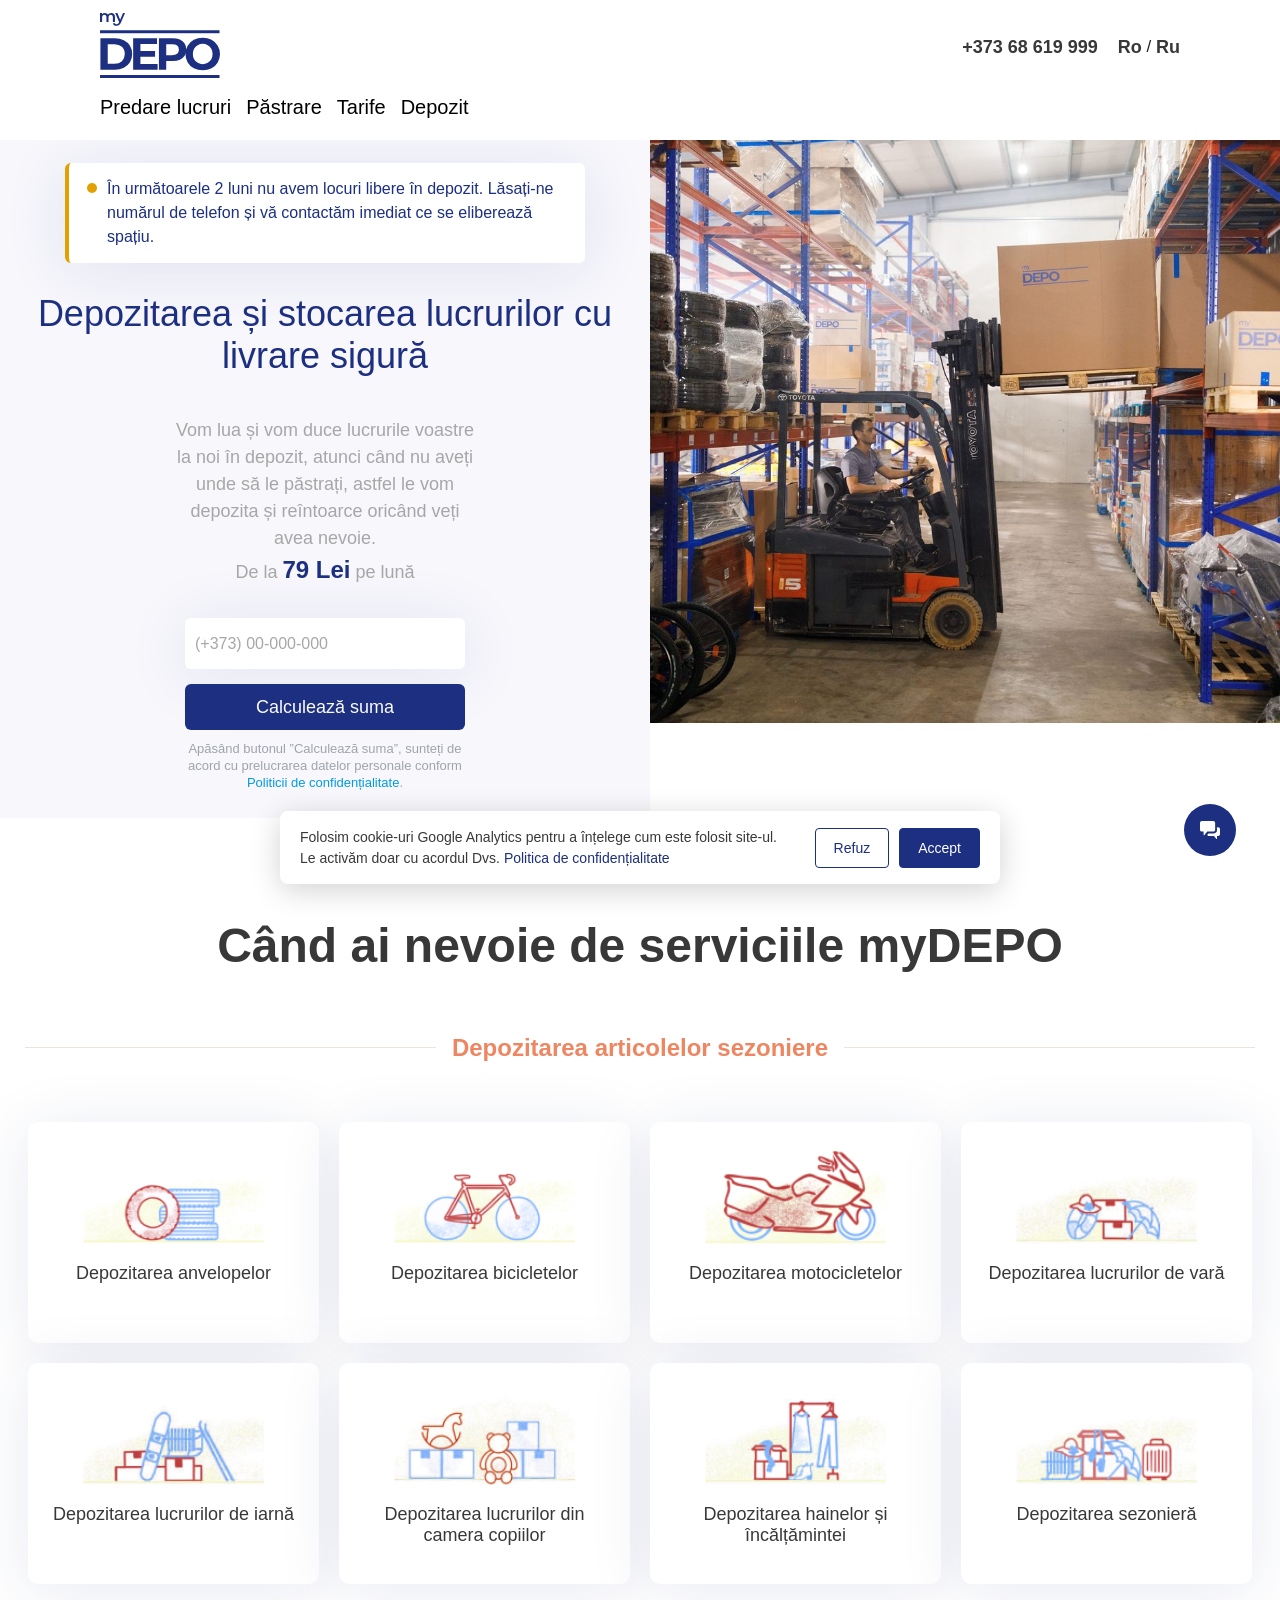
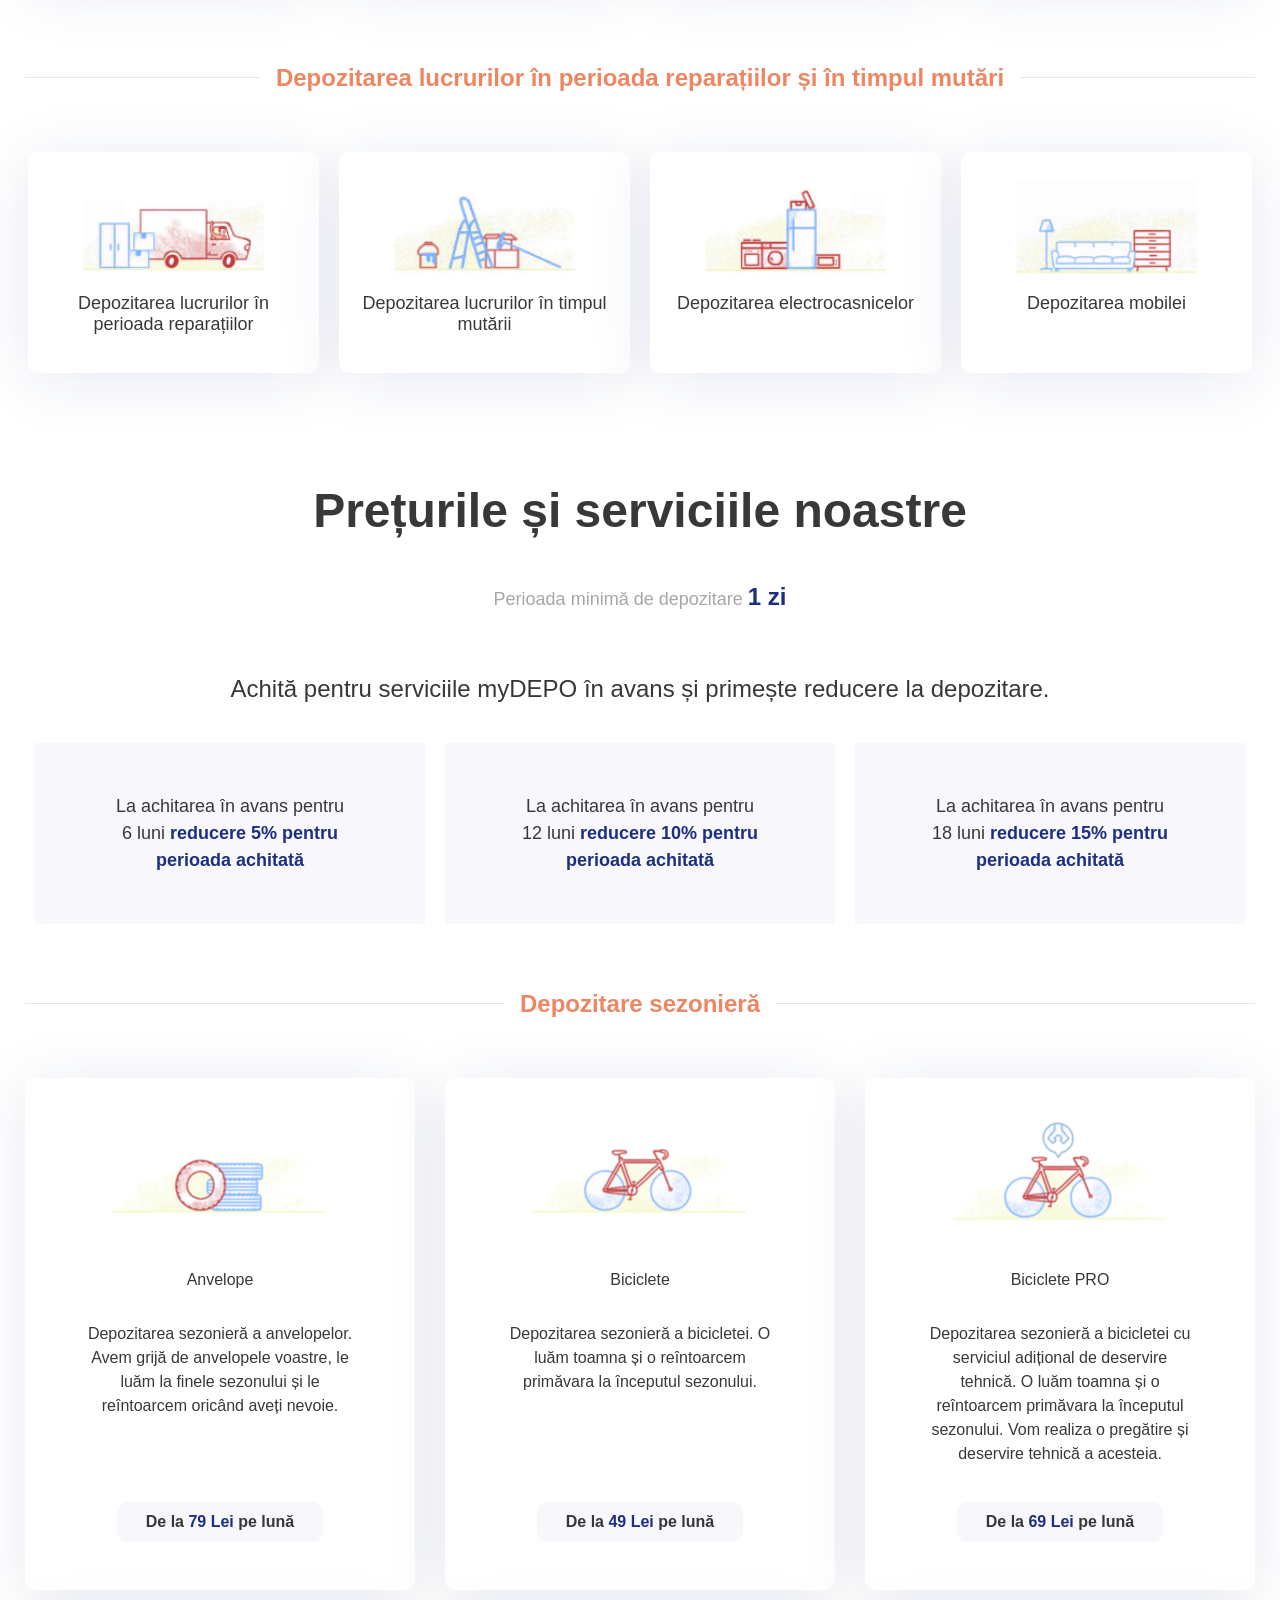
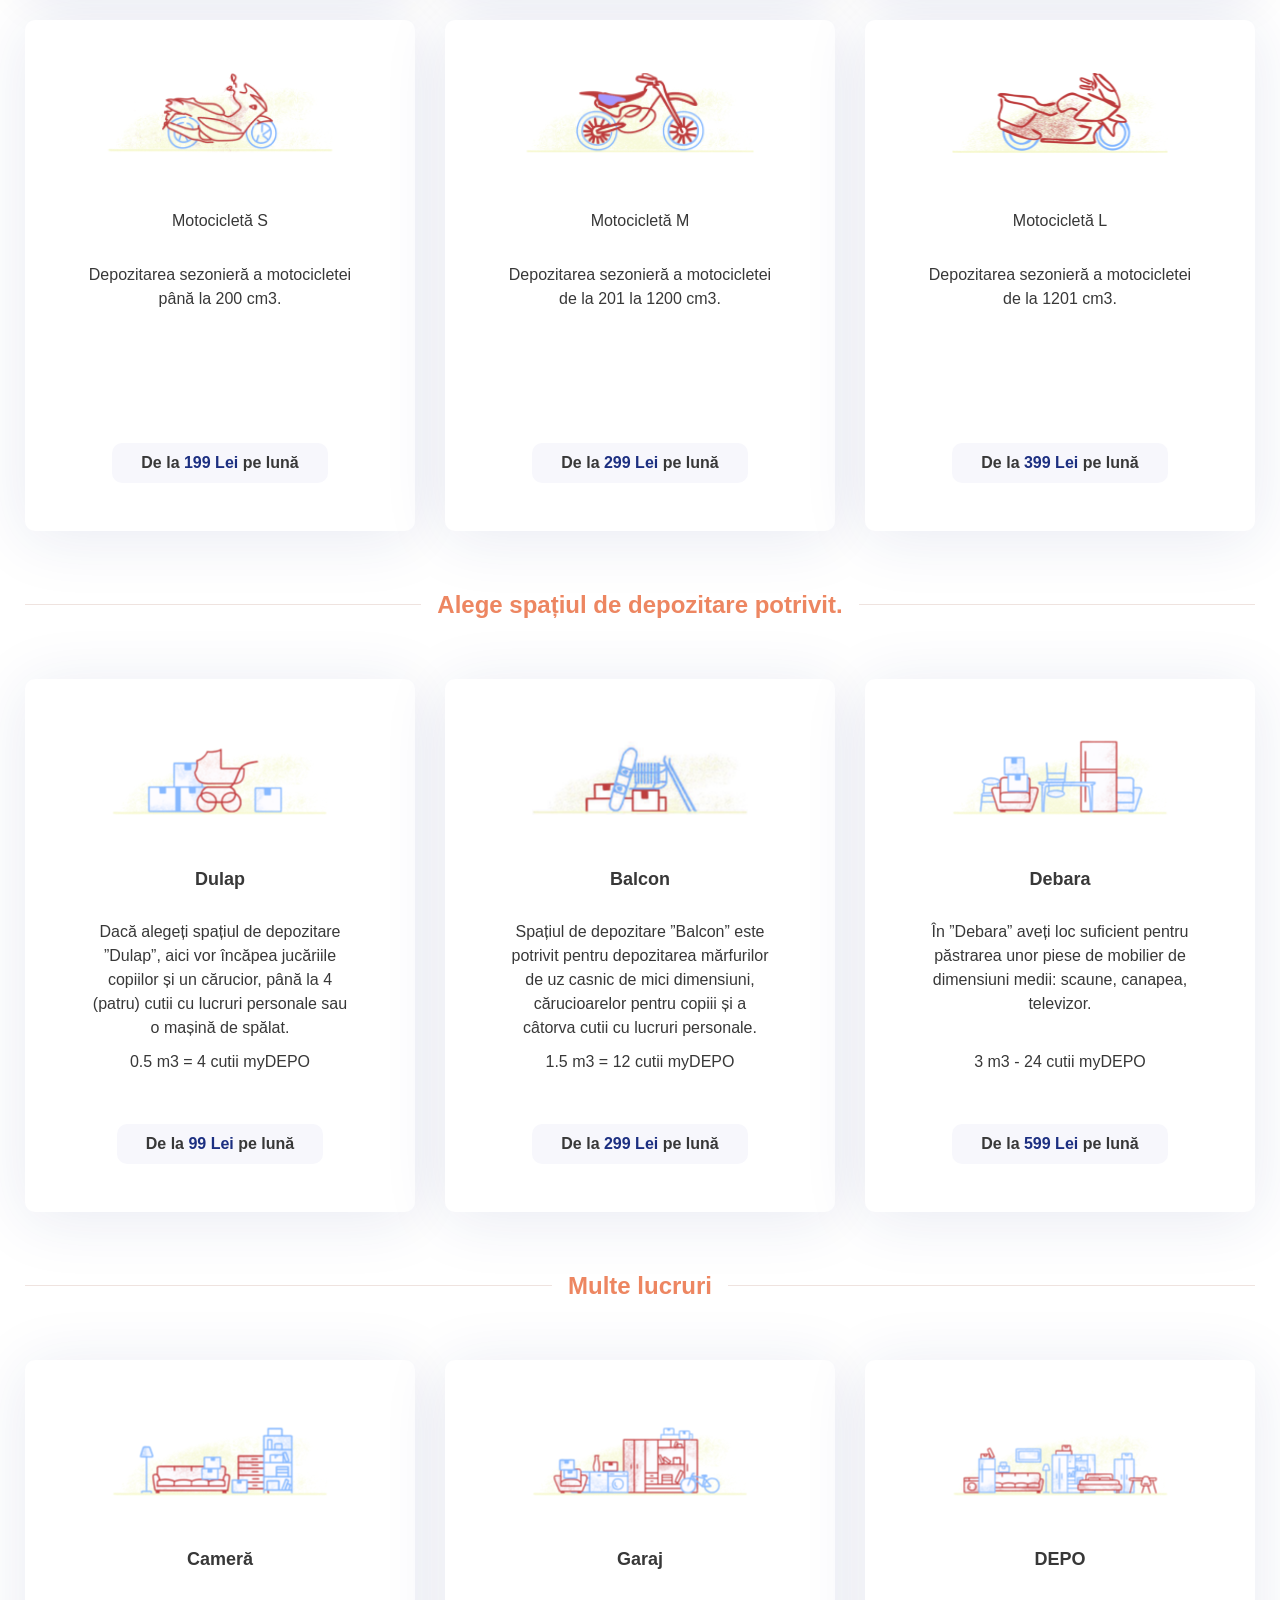
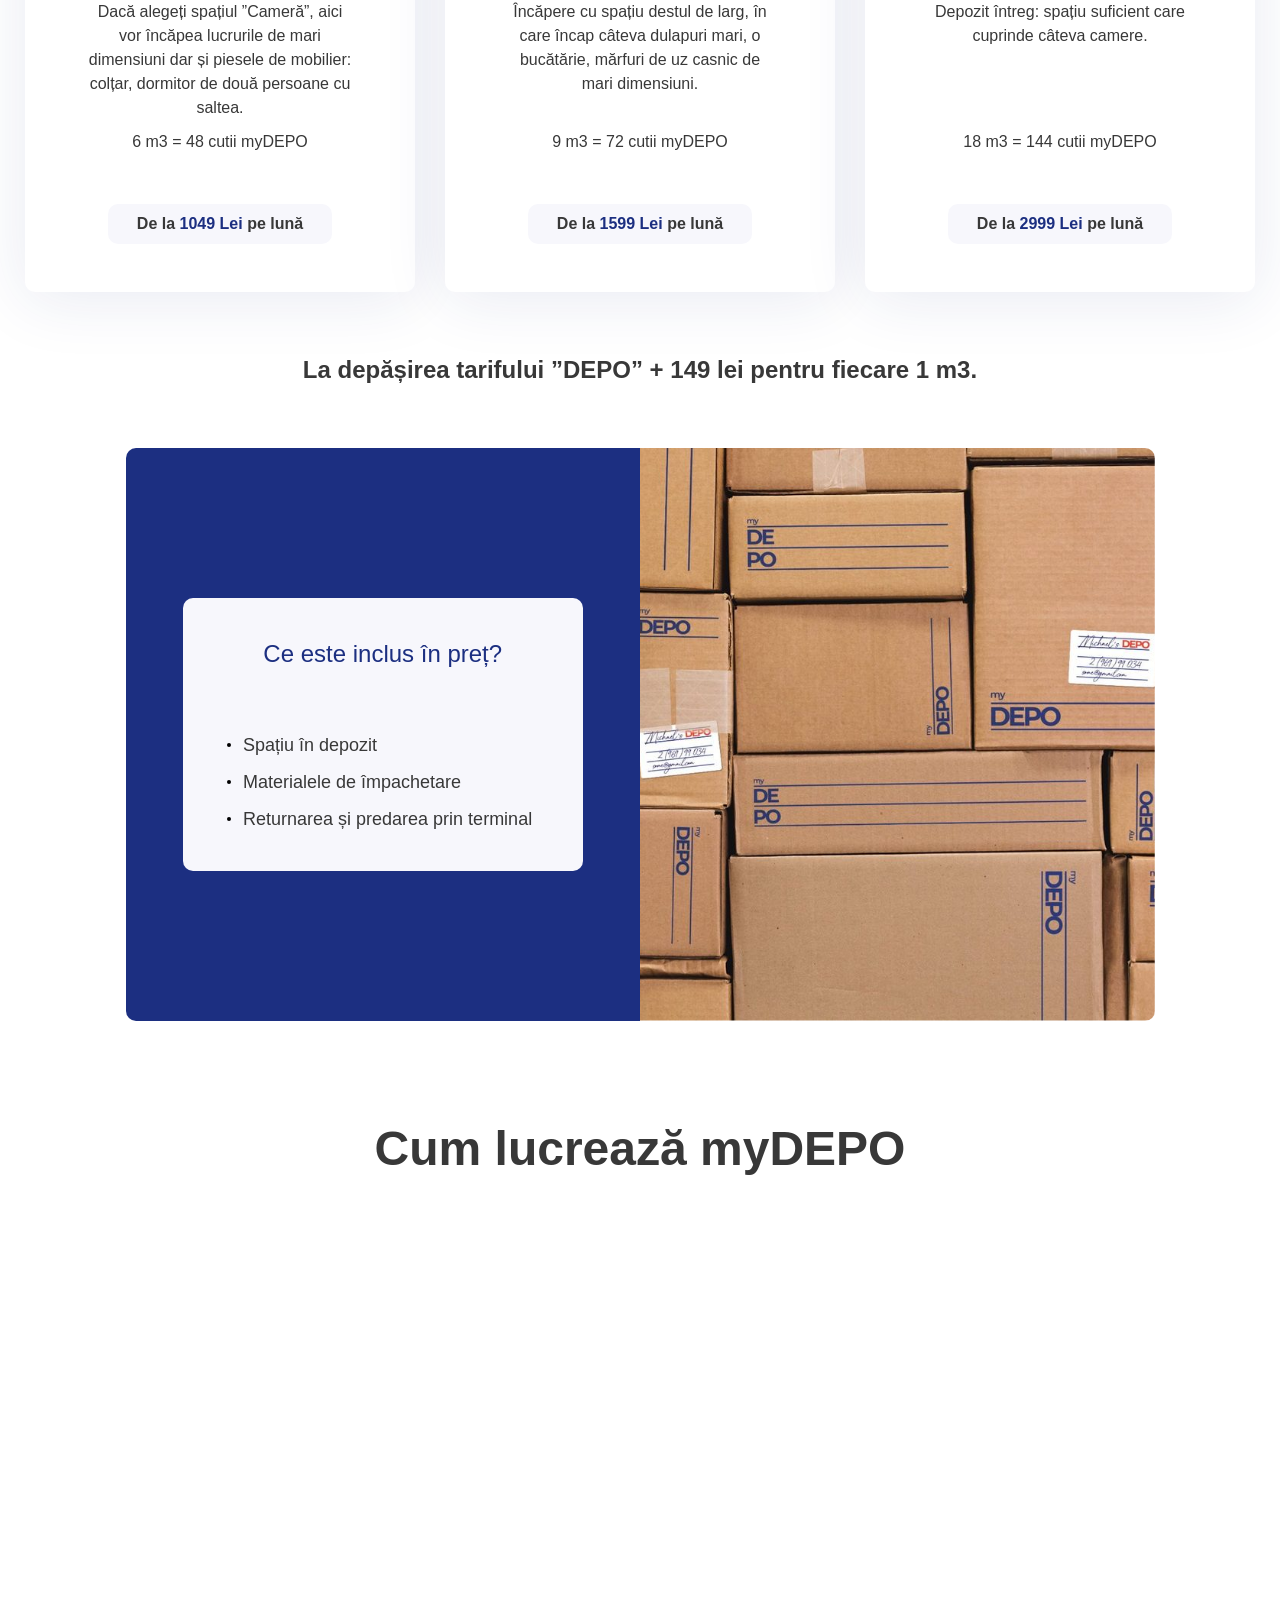
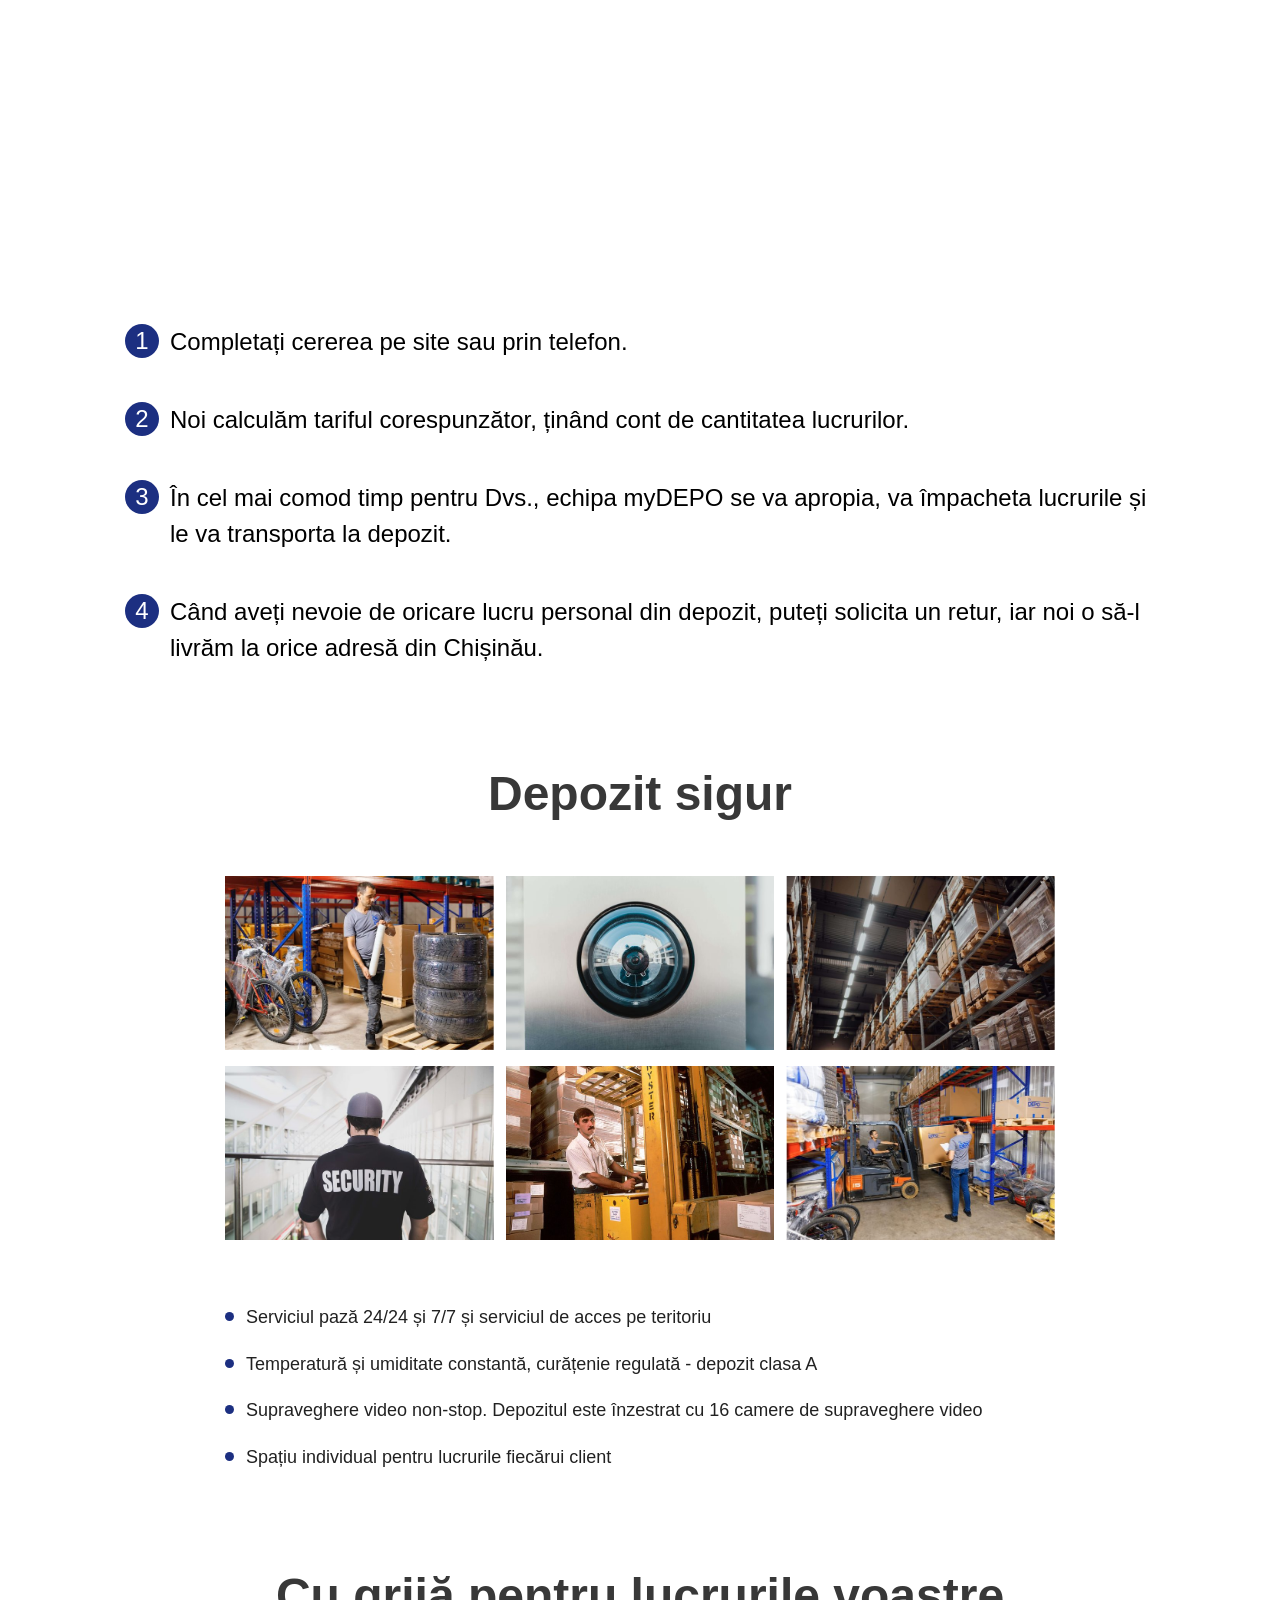
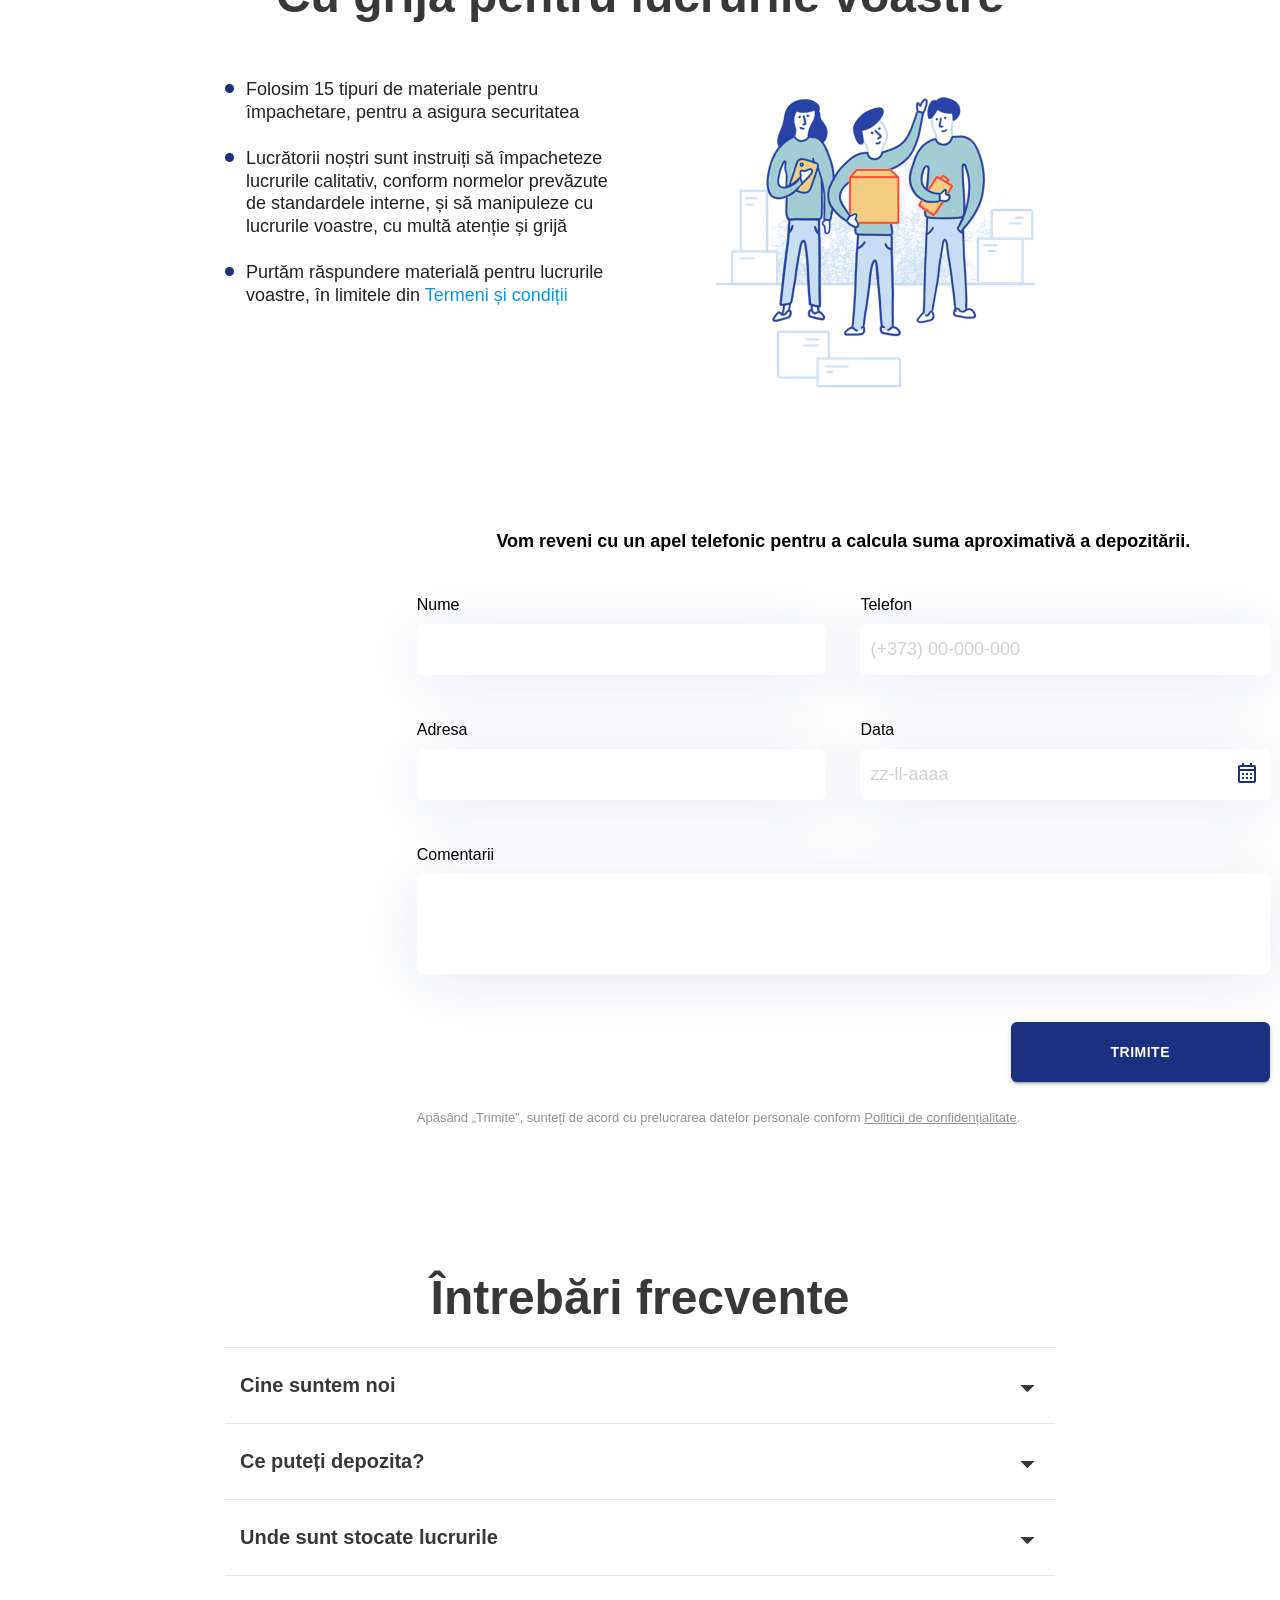
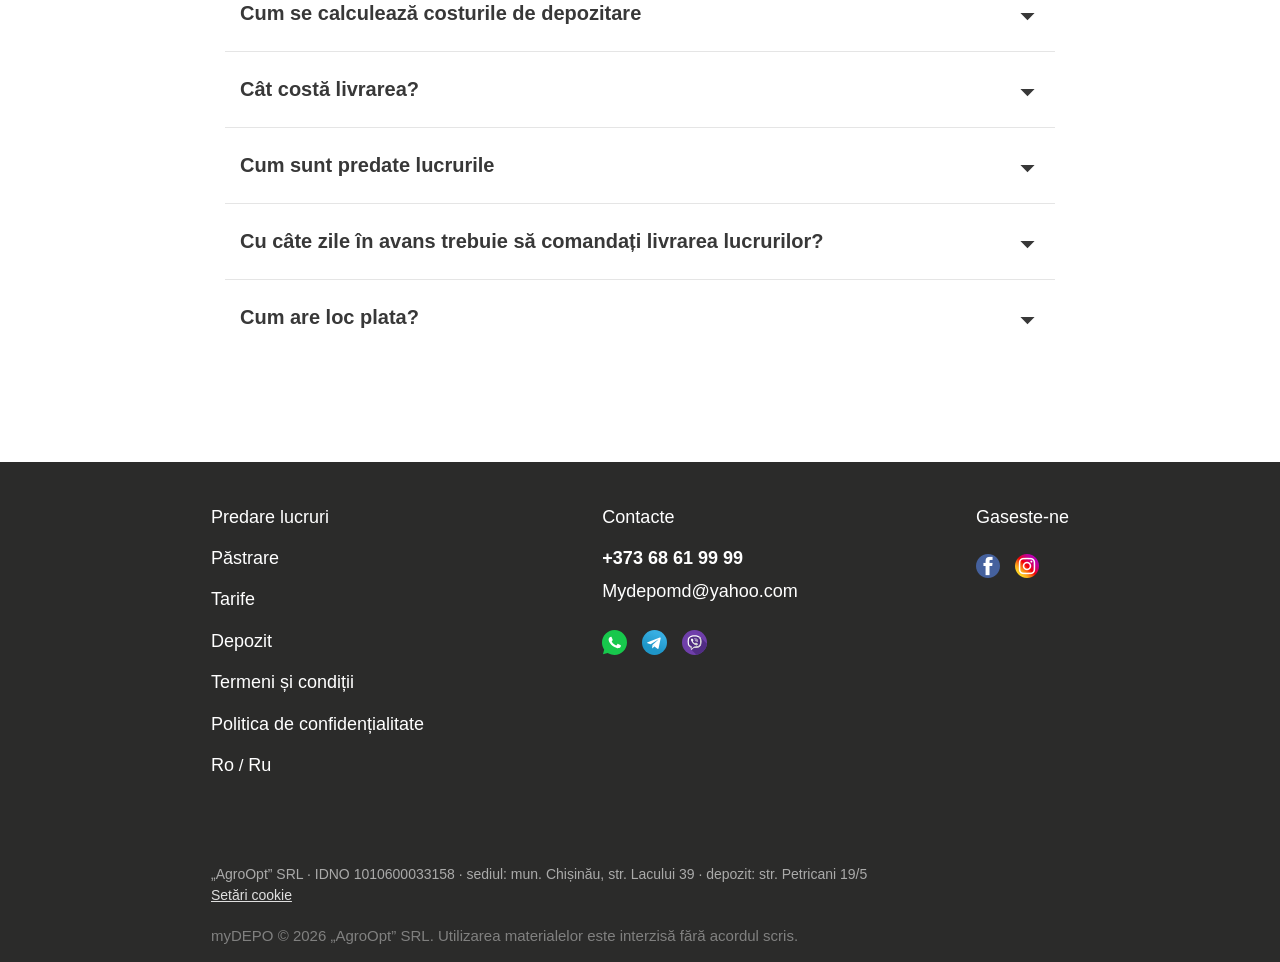
==== commit b61a766b: "Raise the storage-space prices New "from" prices per month on both language versions: Dulap/Шкаф 99," ====
--- a/index.html
+++ b/index.html
@@ -391,7 +391,7 @@
                             <p>Dacă alegeți spațiul de depozitare ”Dulap”, aici vor încăpea jucăriile copiilor și un cărucior, până la 4 (patru) cutii cu lucruri personale sau o mașină de spălat. </p>
                             <span>0.5 m3 = 4 cutii myDEPO</span>
                             <div class="price">
-                                De la <b>89  Lei</b>  pe lună
+                                De la <b>99  Lei</b>  pe lună
                             </div>
                         </div>
                     </div>
@@ -404,7 +404,7 @@
                             <p>Spațiul de depozitare ”Balcon” este potrivit pentru depozitarea mărfurilor de uz casnic de mici dimensiuni, cărucioarelor pentru copiii și a câtorva cutii cu lucruri personale.</p>
                             <span>1.5 m3 = 12 cutii myDEPO</span>
                             <div class="price">
-                                De la <b>249  Lei</b>  pe lună
+                                De la <b>299  Lei</b>  pe lună
                             </div>
                         </div>
                     </div>
@@ -417,7 +417,7 @@
                             <p>În ”Debara” aveți loc suficient pentru păstrarea unor piese de mobilier de dimensiuni medii: scaune, canapea, televizor. </p>
                             <span>3 m3 - 24 cutii myDEPO </span>
                             <div class="price">
-                                De la <b>499  Lei</b>  pe lună
+                                De la <b>599  Lei</b>  pe lună
                             </div>
                         </div>
                     </div>
@@ -441,7 +441,7 @@
                             <p>Dacă alegeți spațiul ”Cameră”, aici vor încăpea lucrurile de mari dimensiuni dar și piesele de mobilier: colțar, dormitor de două persoane cu saltea. </p>
                             <span>6 m3 = 48 cutii myDEPO</span>
                             <div class="price">
-                                De la <b>949  Lei</b>  pe lună
+                                De la <b>1049  Lei</b>  pe lună
                             </div>
                         </div>
                     </div>
@@ -454,7 +454,7 @@
                             <p>Încăpere cu spațiu destul de larg, în care încap câteva dulapuri mari, o bucătărie, mărfuri de uz casnic de mari dimensiuni. </p>
                             <span>9 m3 = 72 cutii myDEPO</span>
                             <div class="price">
-                                De la <b>1399  Lei</b>  pe lună
+                                De la <b>1599  Lei</b>  pe lună
                             </div>
                         </div>
                     </div>
@@ -467,7 +467,7 @@
                             <p>Depozit întreg: spațiu suficient care cuprinde câteva camere. </p>
                             <span>18 m3 = 144 cutii myDEPO</span>
                             <div class="price">
-                                De la <b>2499  Lei</b>  pe lună
+                                De la <b>2999  Lei</b>  pe lună
                             </div>
                         </div>
                     </div>
@@ -475,7 +475,7 @@
                 <div class="swiper-pagination"></div>
             </div>
 
-            <p>La depășirea tarifului ”DEPO” + 99 lei pentru fiecare 1 m3.</p>
+            <p>La depășirea tarifului ”DEPO” + 149 lei pentru fiecare 1 m3.</p>
         </div>
         <div class="package">
             <div class="content">
@@ -668,7 +668,7 @@
             <div class="single_question">
                 <div class="question">Cât costă livrarea?</div>
                 <div class="answer">
-                    <p>Prețul pentru livrarea la depozit și returnarea lucrurilor la domiciliul Dvs. este de 149 lei pe 1 m³. Puteți livra și returna lucrurile personale gratuit, prin intermediul terminalului de pe strada Petricani 19/5.</p>
+                    <p>Livrarea lucrurilor la depozit sau returnarea lor la domiciliul Dvs. în orașul Chișinău costă 300 de lei într-o direcție. În afara orașului se adaugă o taxă pentru fiecare kilometru. Puteți livra și returna lucrurile personale gratuit, prin intermediul terminalului de pe strada Petricani 19/5.</p>
                 </div>
             </div>
             <div class="single_question">
